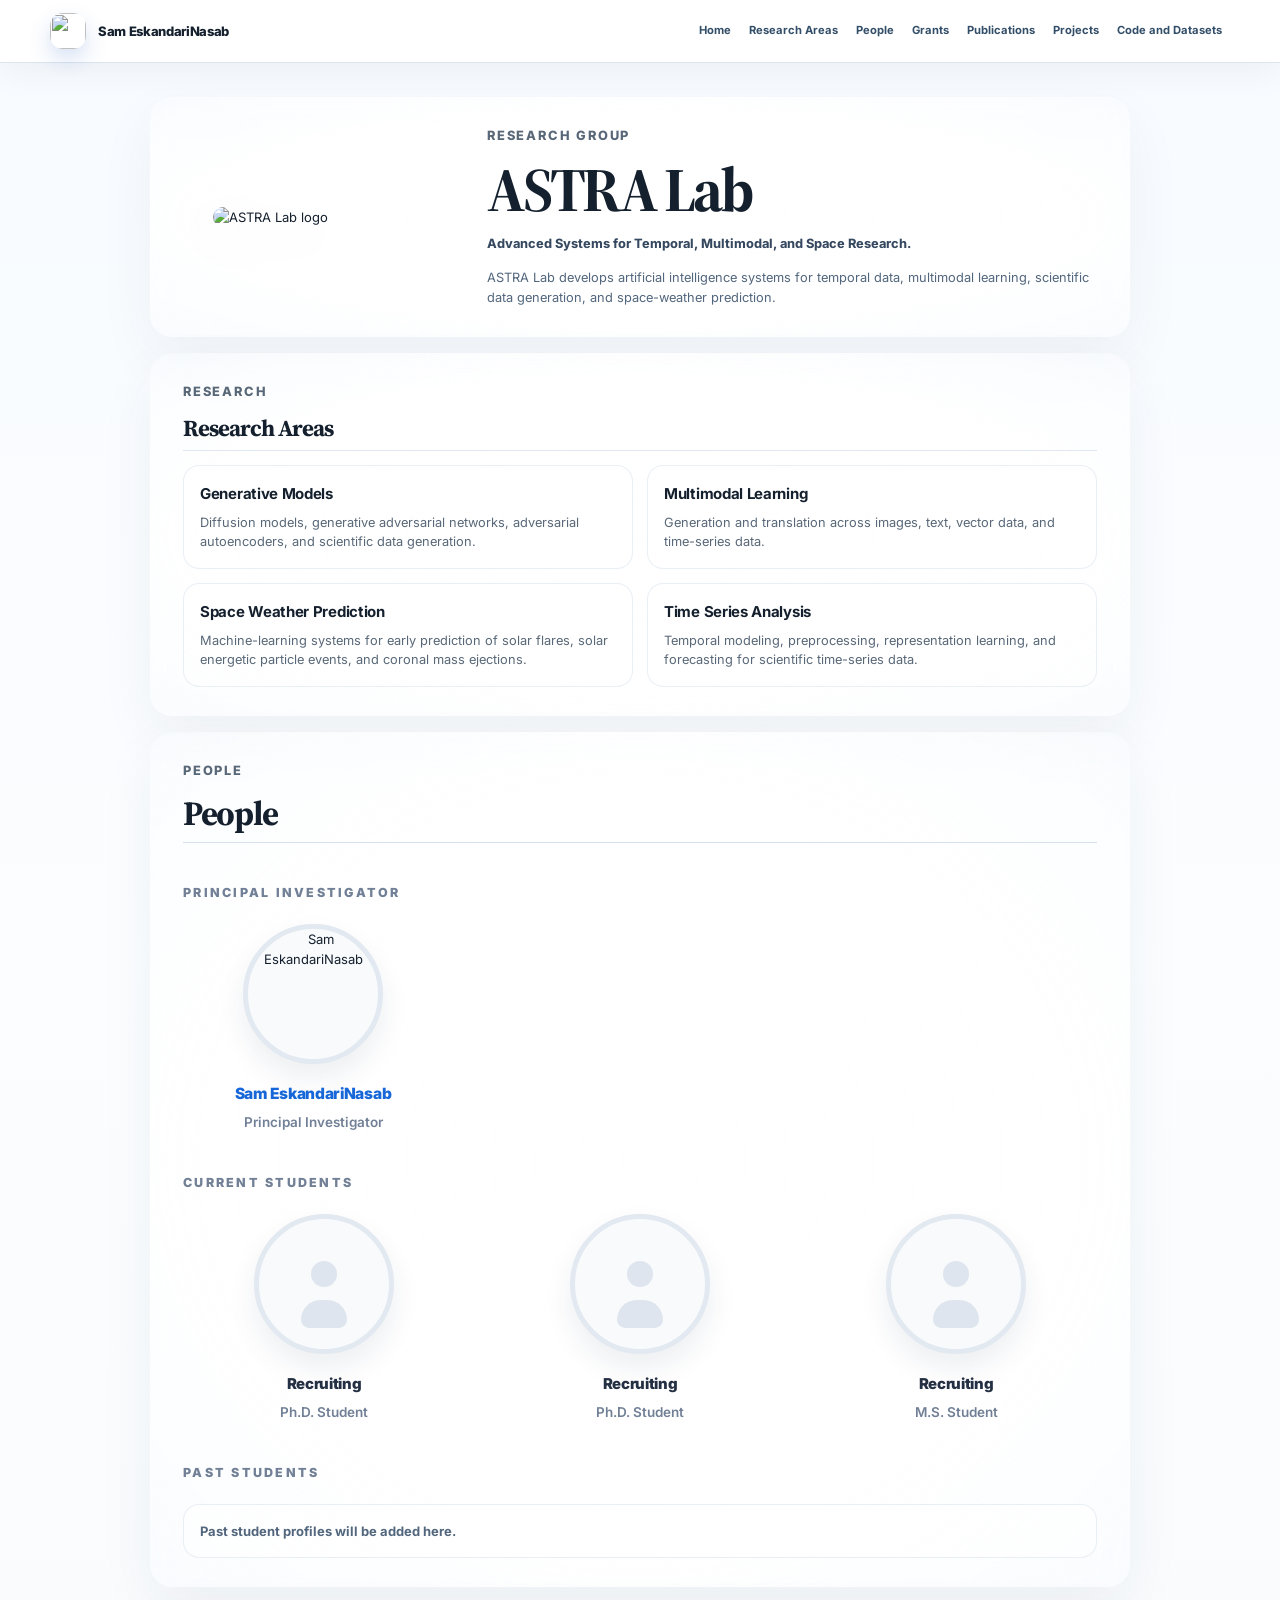
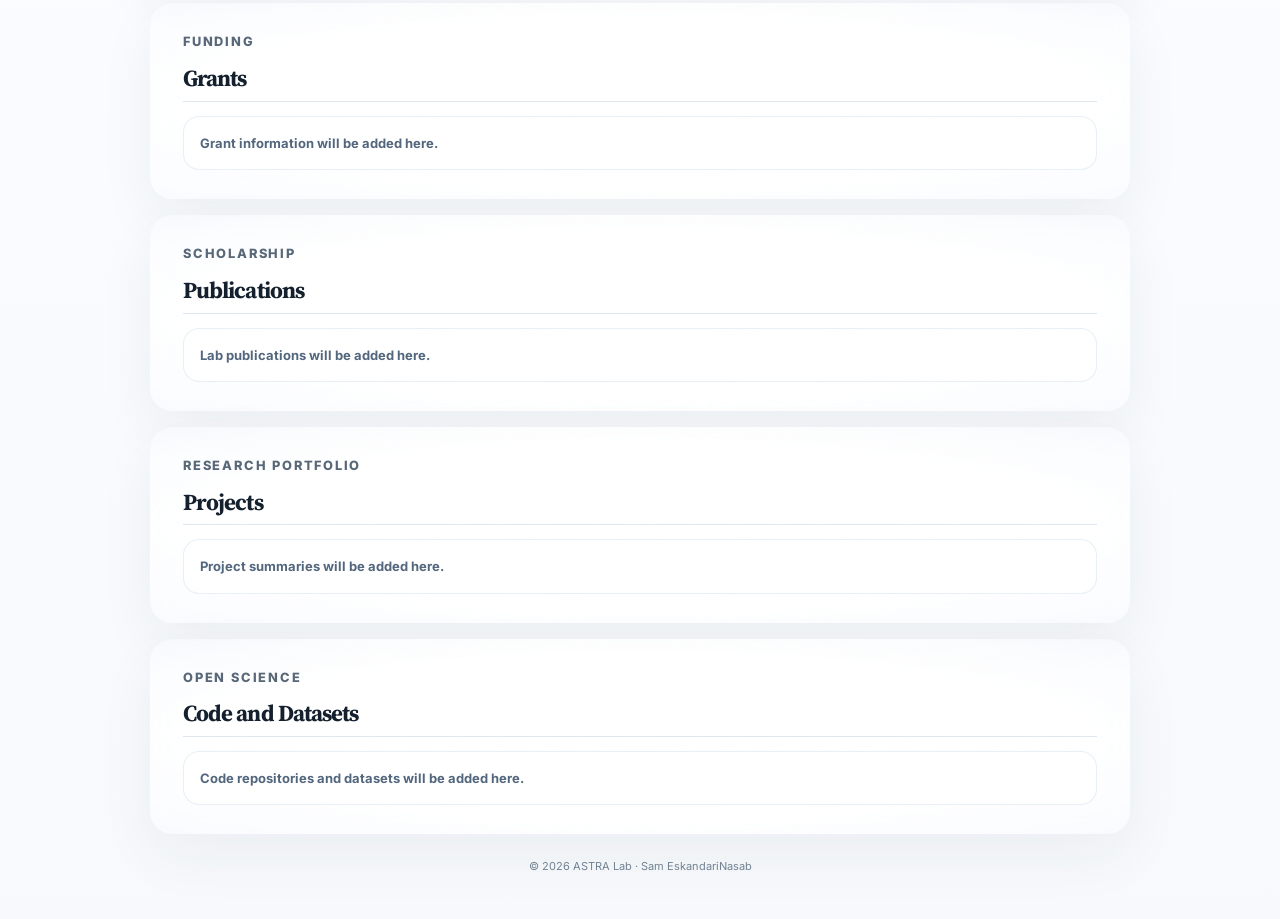
==== astra-lab.html @ bd40335e "Add files via upload" ====
<!doctype html>
<html lang="en">
<head>
  <meta charset="UTF-8" />
  <meta name="viewport" content="width=device-width, initial-scale=1.0" />
  <meta name="description" content="ASTRA Lab - Advanced Systems for Temporal, Multimodal, and Space Research." />
  <meta name="theme-color" content="#f6f8fb" />
  <title>ASTRA Lab | Sam EskandariNasab</title>
  <link rel="icon" type="image/png" href="assets/se_logo.png" />
  <link rel="apple-touch-icon" href="assets/se_logo.png" />
  <link rel="stylesheet" href="styles.css" />
</head>
<body class="lab-page">
  <header class="site-header">
    <a class="brand" href="index.html#top" aria-label="Sam EskandariNasab home">
      <img class="brand-mark" src="assets/se_logo.png" alt="" aria-hidden="true" />
      <span>Sam EskandariNasab</span>
    </a>
    <button class="menu-button" aria-expanded="false" aria-controls="site-nav" aria-label="Open menu"><span></span><span></span></button>
    <nav id="site-nav" aria-label="ASTRA Lab navigation">
      <a href="index.html">Home</a>
      <a href="#research-areas">Research Areas</a>
      <a href="#people">People</a>
      <a href="#grants">Grants</a>
      <a href="#lab-publications">Publications</a>
      <a href="#projects">Projects</a>
      <a href="#code-datasets">Code and Datasets</a>
    </nav>
  </header>

  <main id="top" class="lab-shell">
    <section class="section lab-hero">
      <div class="lab-hero-inner">
        <div class="lab-logo-panel">
          <img class="lab-logo" src="assets/astra_lab.png" alt="ASTRA Lab logo" />
        </div>
        <div class="lab-hero-copy">
          <p class="eyebrow">Research group</p>
          <h1>ASTRA Lab</h1>
          <p class="lead">
            Advanced Systems for Temporal, Multimodal, and Space Research.
          </p>
          <p>
            ASTRA Lab develops artificial intelligence systems for temporal data, multimodal learning, scientific data
            generation, and space-weather prediction.
          </p>
        </div>
      </div>
    </section>

    <section id="research-areas" class="section">
      <p class="eyebrow">Research</p>
      <h2>Research Areas</h2>
      <div class="placeholder-grid">
        <article><h3>Generative Models</h3><p>Diffusion models, generative adversarial networks, adversarial autoencoders, and scientific data generation.</p></article>
        <article><h3>Multimodal Learning</h3><p>Generation and translation across images, text, vector data, and time-series data.</p></article>
        <article><h3>Space Weather Prediction</h3><p>Machine-learning systems for early prediction of solar flares, solar energetic particle events, and coronal mass ejections.</p></article>
        <article><h3>Time Series Analysis</h3><p>Temporal modeling, preprocessing, representation learning, and forecasting for scientific time-series data.</p></article>
      </div>
    </section>

    <section id="people" class="section people-section">
      <p class="eyebrow">People</p>
      <h2>People</h2>

      <div class="people-group">
        <h3>Principal Investigator</h3>
        <div class="people-grid principal-grid">
          <article class="person-card">
            <img src="gallery/sam_eskandarinasab_profile.jpg" alt="Sam EskandariNasab" />
            <h4>Sam EskandariNasab</h4>
            <p>Principal Investigator</p>
          </article>
        </div>
      </div>

      <div class="people-group">
        <h3>Current Students</h3>
        <div class="people-grid">
          <article class="person-card recruiting-card">
            <span class="avatar-placeholder" aria-hidden="true"></span>
            <h4>Recruiting</h4>
            <p>Ph.D. Student</p>
          </article>
          <article class="person-card recruiting-card">
            <span class="avatar-placeholder" aria-hidden="true"></span>
            <h4>Recruiting</h4>
            <p>Ph.D. Student</p>
          </article>
          <article class="person-card recruiting-card">
            <span class="avatar-placeholder" aria-hidden="true"></span>
            <h4>Recruiting</h4>
            <p>M.S. Student</p>
          </article>
        </div>
      </div>

      <div class="people-group">
        <h3>Past Students</h3>
        <div class="empty-card">Past student profiles will be added here.</div>
      </div>
    </section>

    <section id="grants" class="section">
      <p class="eyebrow">Funding</p>
      <h2>Grants</h2>
      <div class="empty-card">Grant information will be added here.</div>
    </section>

    <section id="lab-publications" class="section">
      <p class="eyebrow">Scholarship</p>
      <h2>Publications</h2>
      <div class="empty-card">Lab publications will be added here.</div>
    </section>

    <section id="projects" class="section">
      <p class="eyebrow">Research portfolio</p>
      <h2>Projects</h2>
      <div class="empty-card">Project summaries will be added here.</div>
    </section>

    <section id="code-datasets" class="section">
      <p class="eyebrow">Open science</p>
      <h2>Code and Datasets</h2>
      <div class="empty-card">Code repositories and datasets will be added here.</div>
    </section>
  </main>

  <footer class="site-footer">
    <p>© <span id="year"></span> ASTRA Lab · Sam EskandariNasab</p>
  </footer>

  <script src="script.js"></script>
</body>
</html>
---- styles.css ----
@import url('https://fonts.googleapis.com/css2?family=Inter:wght@400;500;600;700;800&family=Source+Serif+4:opsz,wght@8..60,500;8..60,600;8..60,700&display=swap');

:root{--bg:#f6f8fb;--paper:#ffffff;--ink:#15202e;--muted:#596878;--soft:#f1f6fb;--line:#dce5ee;--blue:#195bc3;--blue-ink:#123d84;--blue-soft:#eaf2ff;--accent:#b85f2b;--green:#0f7a61;--shadow:0 18px 55px rgba(25,45,75,.09);--serif:"Source Serif 4",Georgia,serif;--sans:"Inter",Arial,sans-serif}
*{box-sizing:border-box}html{scroll-behavior:smooth}body{margin:0;background:radial-gradient(circle at 8% 0,#eaf4ff 0 28%,transparent 29%),linear-gradient(180deg,#fbfdff 0,#f6f8fb 42%,#f8fafc 100%);color:var(--ink);font-family:var(--sans);font-size:16px;line-height:1.68;text-rendering:optimizeLegibility}.site-header{position:sticky;top:0;z-index:20;background:rgba(255,255,255,.9);backdrop-filter:blur(18px);border-bottom:1px solid var(--line);display:flex;align-items:center;justify-content:space-between;padding:13px max(22px,calc((100% - 1180px)/2));box-shadow:0 10px 34px rgba(20,35,55,.05)}.brand{display:flex;align-items:center;gap:12px;color:inherit;text-decoration:none;font-weight:800;letter-spacing:-.025em}.brand-mark{display:grid;place-items:center;width:40px;height:40px;border-radius:14px;background:linear-gradient(135deg,var(--blue),#73a6ff);color:white;font-size:13px;box-shadow:0 10px 22px rgba(25,91,195,.22)}.site-header nav{display:flex;align-items:center;gap:2px}.site-header nav a{color:#334e68;text-decoration:none;font-size:13px;font-weight:700;padding:8px 9px;border-radius:10px}.site-header nav a:hover{background:var(--blue-soft);color:var(--blue)}.nav-cv{background:var(--ink)!important;color:white!important;padding-inline:12px!important}.menu-button{display:none;background:transparent;border:0;padding:8px}.menu-button span{display:block;width:24px;height:2px;background:var(--ink);margin:5px 0;border-radius:999px}.page-shell{width:min(1180px,calc(100% - 48px));margin:48px auto 0;display:grid;grid-template-columns:318px 1fr;gap:42px;align-items:start}.profile{position:sticky;top:92px}.profile-card,.sidebar-box,.section{background:rgba(255,255,255,.92);border:1px solid var(--line);border-radius:22px;box-shadow:var(--shadow)}.profile-card{padding:28px}.name-badge{width:118px;height:118px;border-radius:32px;display:grid;place-items:center;margin-bottom:22px;background:linear-gradient(145deg,#f7fbff,#eaf2ff);border:1px solid #d7e6f8;color:var(--blue);font:700 40px var(--serif);letter-spacing:-.08em}.eyebrow{margin:0 0 6px;text-transform:uppercase;letter-spacing:.14em;color:var(--accent);font-size:11px;font-weight:800}.profile-card h1{font:700 32px/.98 var(--serif);letter-spacing:-.045em;margin:0 0 8px}.legal-name{margin:0 0 14px;color:var(--muted);font-size:14px}.role{margin:0 0 14px;color:#2f4660;font-weight:650;line-height:1.48}.status{display:inline-flex;margin:0 0 18px;padding:7px 10px;background:var(--blue-soft);color:var(--blue-ink);border-radius:999px;font-size:12px;font-weight:800}.contact-list,.tag-list,.news-list{list-style:none;margin:0;padding:0}.contact-list{border-top:1px solid var(--line);padding-top:15px}.contact-list li+li{margin-top:8px}.contact-list a,.email-link{color:var(--blue);font-weight:700;text-decoration:none}.contact-list a:hover,.email-link:hover{text-decoration:underline}.sidebar-box{margin-top:16px;padding:21px}.sidebar-box h2{font-size:13px;margin:0 0 13px;text-transform:uppercase;letter-spacing:.12em;color:#334e68}.tag-list{display:flex;flex-wrap:wrap;gap:8px}.tag-list li,.course-grid span{background:var(--soft);border:1px solid var(--line);border-radius:999px;padding:7px 10px;font-size:12px;color:#334e68;font-weight:700}.side-button{display:inline-flex;text-decoration:none;background:var(--ink);color:white;padding:11px 14px;border-radius:999px;font-size:13px;font-weight:800}.content{display:grid;gap:19px}.section{padding:34px 38px;scroll-margin-top:88px;overflow:hidden}.hero-card{background:linear-gradient(135deg,rgba(255,255,255,.96),rgba(240,247,255,.92));position:relative}.hero-card:after{content:"";position:absolute;right:-80px;top:-90px;width:250px;height:250px;border-radius:50%;background:radial-gradient(circle,rgba(115,166,255,.22),transparent 70%)}.section h2{position:relative;font:700 34px/1.08 var(--serif);letter-spacing:-.04em;margin:0 0 17px;border-bottom:1px solid var(--line);padding-bottom:12px}.hero-card h2{font-size:clamp(40px,5vw,68px);max-width:780px;border:0;padding:0;margin-bottom:18px}.section p{color:var(--muted);margin:0 0 14px}.section p:last-child{margin-bottom:0}.lead{font-size:18px;color:#35485f!important;line-height:1.8}.news-list li{display:grid;grid-template-columns:110px 1fr;gap:16px;padding:13px 0;border-bottom:1px solid var(--line)}.news-list li:last-child{border-bottom:0}.news-list time,.compact-list time,.timeline time,.education-list time{color:var(--blue);font-size:13px;font-weight:850}.interest-list,.skill-grid,.project-list{display:grid;grid-template-columns:1fr 1fr;gap:14px}.interest-list article,.skill-grid article,.project-list article,.three-column article{background:linear-gradient(180deg,#fff,#f8fbff);border:1px solid var(--line);border-radius:16px;padding:18px}.interest-list span{display:block;color:var(--green);font-size:11px;font-weight:850;text-transform:uppercase;letter-spacing:.1em;margin-bottom:8px}.interest-list h3,.publication-list h3,.compact-list h3,.timeline h3,.education-list h3,.skill-grid h3,.project-list h3,.three-column h3{margin:0 0 7px;line-height:1.22;letter-spacing:-.02em;color:var(--ink)}.interest-list h3{font-size:21px}.interest-list p,.skill-grid p,.project-list p,.three-column p{font-size:14px}.publication-list{margin:0;padding-left:23px}.publication-list li{padding:4px 0 19px}.publication-list li::marker{font-weight:850;color:var(--blue)}.publication-list p{font-size:14px}.compact-list{display:grid;gap:0;border-top:1px solid var(--line)}.compact-list article{display:grid;grid-template-columns:128px 1fr;gap:18px;padding:18px 0;border-bottom:1px solid var(--line)}.compact-list article:last-child{border-bottom:0}.compact-list p{font-size:14px}.service-list article{grid-template-columns:156px 1fr}.course-grid{display:flex;flex-wrap:wrap;gap:9px;margin-top:18px}.timeline{display:grid;gap:18px}.timeline article{display:grid;grid-template-columns:155px 1fr;gap:22px;padding-bottom:20px;border-bottom:1px solid var(--line)}.timeline article:last-child{border-bottom:0;padding-bottom:0}.timeline p{margin-bottom:6px}.timeline ul{margin:10px 0 0;padding-left:18px;color:var(--muted)}.timeline li+li{margin-top:5px}.education-list{display:grid;gap:14px}.education-list article{border-left:4px solid var(--blue);padding:4px 0 4px 18px}.three-column{display:grid;grid-template-columns:repeat(3,1fr);gap:14px}.contact-section{background:linear-gradient(135deg,#fff,#edf5ff)}.email-link{display:inline-block;margin-top:4px;font-size:18px}.site-footer{width:min(1180px,calc(100% - 48px));margin:24px auto 44px;color:#748494;font-size:13px}.reveal{opacity:1;transform:none}
@media(max-width:980px){.site-header{padding-inline:18px}.menu-button{display:block}.site-header nav{display:none;position:absolute;left:16px;right:16px;top:66px;background:white;border:1px solid var(--line);border-radius:16px;box-shadow:var(--shadow);padding:12px;flex-direction:column;align-items:flex-start}.site-header nav.open{display:flex}.page-shell{grid-template-columns:1fr;width:calc(100% - 32px);margin-top:28px}.profile{position:static}.profile-card{display:grid;grid-template-columns:122px 1fr;gap:18px;align-items:start}.name-badge{grid-row:1/6;margin:0}.profile-card .eyebrow,.profile-card h1,.profile-card .legal-name,.profile-card .role,.profile-card .status{grid-column:2}.contact-list{grid-column:1/-1}.interest-list,.skill-grid,.project-list,.three-column{grid-template-columns:1fr}.timeline article,.compact-list article,.service-list article{grid-template-columns:1fr;gap:4px}.site-footer{width:calc(100% - 32px)}}
@media(max-width:560px){body{font-size:15px}.profile-card{display:block}.name-badge{margin-bottom:20px}.section{padding:25px 20px;border-radius:18px}.section h2{font-size:28px}.hero-card h2{font-size:40px}.news-list li{grid-template-columns:1fr;gap:2px}.page-shell{width:calc(100% - 24px)}}
@media(prefers-reduced-motion:reduce){html{scroll-behavior:auto}*,*:before,*:after{animation:none!important;transition:none!important}}

.course-table{display:grid;grid-template-columns:1fr 1fr;gap:12px;margin-top:18px}.course-table article{background:linear-gradient(180deg,#fff,#f8fbff);border:1px solid var(--line);border-radius:16px;padding:18px}.course-table time{color:var(--blue);font-size:13px;font-weight:850}.course-table h3{margin:0 0 7px;line-height:1.22;letter-spacing:-.02em;color:var(--ink)}.course-table p{font-size:14px}.project-list a{display:inline-flex;margin-top:2px;color:var(--blue);font-size:13px;font-weight:800;text-decoration:none}.project-list a:hover{text-decoration:underline}
@media(max-width:980px){.course-table{grid-template-columns:1fr}}

/* Compact academic typography */
body{font-size:14.5px;line-height:1.62}.site-header nav a{font-size:12px;padding:7px 8px}.brand{font-size:14px}.brand-mark{width:36px;height:36px;font-size:12px}.page-shell{grid-template-columns:300px 1fr;gap:34px;margin-top:38px}.profile-card{padding:24px}.name-badge{width:96px;height:96px;border-radius:26px;font-size:32px;margin-bottom:18px}.profile-card h1{font-size:27px}.legal-name{font-size:13px}.role{font-size:13.5px}.status{font-size:11px;padding:6px 9px}.contact-list a{font-size:13px}.sidebar-box{padding:18px}.sidebar-box h2{font-size:12px}.tag-list li,.course-grid span{font-size:11.5px;padding:6px 9px}.section{padding:28px 32px}.eyebrow{font-size:10px}.section h2{font-size:28px;margin-bottom:14px;padding-bottom:10px}.hero-card h2{font-size:clamp(34px,4vw,52px);margin-bottom:14px}.lead{font-size:16px;line-height:1.68}.section p{font-size:14px}.news-list li{grid-template-columns:98px 1fr;padding:10px 0}.news-list time,.compact-list time,.timeline time,.education-list time,.course-table time{font-size:12px}.interest-list h3{font-size:18px}.interest-list article,.skill-grid article,.project-list article,.three-column article,.course-table article{padding:15px}.interest-list p,.skill-grid p,.project-list p,.three-column p,.course-table p,.publication-list p,.compact-list p{font-size:13px}.publication-list li{padding-bottom:15px}.publication-list h3,.compact-list h3,.timeline h3,.education-list h3,.skill-grid h3,.project-list h3,.three-column h3,.course-table h3{font-size:16px}.compact-list article{grid-template-columns:118px 1fr;padding:14px 0}.service-list article{grid-template-columns:142px 1fr}.timeline article{grid-template-columns:140px 1fr;padding-bottom:16px}.timeline li{font-size:13.5px}.email-link{font-size:16px}.site-footer{font-size:12px}
@media(max-width:560px){body{font-size:14px}.section{padding:22px 18px}.section h2{font-size:24px}.hero-card h2{font-size:32px}.lead{font-size:15px}.profile-card h1{font-size:25px}}

/* Device-size hardening: desktop, laptop, tablet, and phone */
html,body{max-width:100%;overflow-x:hidden}.content,.profile,.section,.profile-card,.sidebar-box,.publication-list,.compact-list,.timeline,.education-list{min-width:0}.section p,.section li,.contact-list a,.publication-list h3,.publication-list p,.compact-list h3,.compact-list p,.timeline h3,.timeline p,.project-list h3,.project-list p,.three-column p{overflow-wrap:anywhere;word-break:normal}.site-header{gap:14px}.site-header nav{min-width:0;flex-wrap:wrap;justify-content:flex-end}.brand{min-width:0}.brand span:last-child{overflow:hidden;text-overflow:ellipsis;white-space:nowrap}
@media(max-width:1180px){.site-header{padding-inline:18px}.site-header nav a{font-size:11.5px;padding:6px 7px}.page-shell{width:calc(100% - 36px);grid-template-columns:280px minmax(0,1fr);gap:26px}.section{padding:26px 28px}.three-column{grid-template-columns:repeat(2,minmax(0,1fr))}.hero-card h2{font-size:clamp(32px,4.2vw,46px)}}
@media(max-width:1040px){.menu-button{display:block;flex:0 0 auto}.site-header{position:sticky}.site-header nav{display:none;position:absolute;left:14px;right:14px;top:64px;background:rgba(255,255,255,.98);border:1px solid var(--line);border-radius:16px;box-shadow:var(--shadow);padding:12px;flex-direction:column;align-items:stretch;gap:3px}.site-header nav.open{display:flex}.site-header nav a{font-size:13px;padding:10px 12px}.nav-cv{text-align:center}.page-shell{grid-template-columns:1fr;width:calc(100% - 32px);gap:20px;margin-top:28px}.profile{position:static;top:auto}.profile-card{display:grid;grid-template-columns:96px minmax(0,1fr);gap:16px;align-items:start}.name-badge{grid-row:1/6;margin:0}.profile-card .eyebrow,.profile-card h1,.profile-card .legal-name,.profile-card .role,.profile-card .status{grid-column:2}.contact-list{grid-column:1/-1;display:grid;grid-template-columns:repeat(2,minmax(0,1fr));gap:8px 14px}.contact-list li+li{margin-top:0}.interest-list,.skill-grid,.project-list,.course-table{grid-template-columns:1fr}.compact-list article,.service-list article,.timeline article{grid-template-columns:1fr;gap:4px}.compact-list article{padding:13px 0}.site-footer{width:calc(100% - 32px)}}
@media(max-width:720px){body{font-size:14px;line-height:1.58}.site-header{padding:10px 12px}.brand span:last-child{max-width:58vw}.page-shell{width:calc(100% - 22px);margin-top:18px}.profile-card,.sidebar-box,.section{border-radius:18px}.profile-card{display:block;padding:20px}.name-badge{width:78px;height:78px;border-radius:22px;font-size:27px;margin-bottom:16px}.profile-card h1{font-size:24px}.contact-list{display:block}.contact-list li+li{margin-top:7px}.section{padding:21px 18px}.section h2{font-size:23px}.hero-card h2{font-size:30px}.lead{font-size:14.5px}.news-list li{grid-template-columns:1fr;gap:2px}.three-column{grid-template-columns:1fr}.publication-list{padding-left:19px}.interest-list article,.skill-grid article,.project-list article,.three-column article,.course-table article{padding:14px}.hero-card:after{display:none}}
@media(max-width:420px){.brand-mark{width:32px;height:32px;border-radius:11px}.brand{font-size:12.5px;gap:8px}.brand span:last-child{max-width:52vw}.site-header nav{top:56px;left:10px;right:10px}.page-shell{width:calc(100% - 16px)}.sidebar-box{padding:16px}.section{padding:19px 15px;border-radius:16px}.section h2{font-size:21px}.hero-card h2{font-size:27px}.profile-card h1{font-size:22px}.tag-list{gap:6px}.tag-list li{font-size:11px}.publication-list h3,.compact-list h3,.timeline h3,.education-list h3,.skill-grid h3,.project-list h3,.three-column h3,.course-table h3{font-size:15px}.interest-list h3{font-size:16px}}

/* Keep timeline/list descriptions aligned with their titles */
.compact-list article p{grid-column:2}.compact-list article h3{grid-column:2}.compact-list article time{grid-column:1;grid-row:1 / span 2}
@media(max-width:1040px){.compact-list article p,.compact-list article h3,.compact-list article time{grid-column:auto;grid-row:auto}}

/* Profile image and academic gallery */
.profile-photo{display:block;width:132px;aspect-ratio:3/4;object-fit:cover;object-position:center top;border-radius:28px;margin-bottom:20px;border:1px solid #d7e6f8;box-shadow:0 18px 38px rgba(25,45,75,.16)}.gallery-section{background:linear-gradient(135deg,#fff,#f7fbff)}.gallery-grid{display:grid;grid-template-columns:repeat(3,minmax(0,1fr));gap:14px;margin-top:20px}.gallery-grid figure{margin:0;background:#fff;border:1px solid var(--line);border-radius:18px;overflow:hidden;box-shadow:0 12px 28px rgba(25,45,75,.08)}.gallery-grid img{display:block;width:100%;aspect-ratio:4/5;object-fit:cover;object-position:center top;background:var(--soft)}.gallery-grid figcaption{padding:10px 12px;color:#334e68;font-size:12px;font-weight:800;letter-spacing:.01em}
@media(max-width:1040px){.profile-photo{width:96px;margin:0}.profile-card .profile-photo{grid-row:1/6}.gallery-grid{grid-template-columns:repeat(2,minmax(0,1fr))}}
@media(max-width:720px){.profile-photo{width:112px;margin-bottom:16px}.gallery-grid{gap:10px}.gallery-grid figcaption{font-size:11.5px;padding:9px 10px}}
@media(max-width:480px){.gallery-grid{grid-template-columns:1fr}.gallery-grid img{aspect-ratio:5/6}.profile-photo{width:104px;border-radius:24px}}

/* Final polish: larger profile portrait and denser long CV sections */
.profile-photo{width:100%;max-width:220px;aspect-ratio:4/5;border-radius:30px;margin:0 auto 20px;object-position:center top}.profile-card{text-align:left}.profile-card .profile-photo + .eyebrow{margin-top:2px}#awards .compact-list,#talks .compact-list,#service .compact-list{display:grid;grid-template-columns:repeat(2,minmax(0,1fr));gap:10px;border-top:0}#awards .compact-list article,#talks .compact-list article,#service .compact-list article{display:block;padding:13px 14px;border:1px solid var(--line);border-radius:15px;background:linear-gradient(180deg,#fff,#f8fbff)}#awards .compact-list article p,#talks .compact-list article p,#service .compact-list article p,#awards .compact-list article h3,#talks .compact-list article h3,#service .compact-list article h3,#awards .compact-list article time,#talks .compact-list article time,#service .compact-list article time{grid-column:auto;grid-row:auto}#awards .compact-list h3,#talks .compact-list h3,#service .compact-list h3{font-size:14.5px;margin:4px 0 5px}#awards .compact-list p,#talks .compact-list p,#service .compact-list p{font-size:12.5px;line-height:1.48}#awards .compact-list time,#talks .compact-list time,#service .compact-list time{font-size:11px}.compact-list{gap:0}
@media(max-width:1180px){.profile-photo{max-width:200px}#awards .compact-list,#talks .compact-list,#service .compact-list{grid-template-columns:1fr 1fr}}
@media(max-width:1040px){.profile-card{display:grid;grid-template-columns:170px minmax(0,1fr);gap:18px}.profile-photo{width:170px;max-width:none;margin:0;grid-row:1/6}.profile-card .profile-photo + .eyebrow,.profile-card h1,.profile-card .legal-name,.profile-card .role,.profile-card .status{grid-column:2}.contact-list{grid-column:1/-1}#awards .compact-list,#talks .compact-list,#service .compact-list{grid-template-columns:1fr 1fr}}
@media(max-width:720px){.profile-card{display:block}.profile-photo{width:min(190px,72%);max-width:190px;margin:0 0 18px}#awards .compact-list,#talks .compact-list,#service .compact-list{grid-template-columns:1fr}}
@media(max-width:420px){.profile-photo{width:min(170px,78%)}}

/* Show-more controls and slightly smaller final typography */
.is-hidden{display:none!important}.show-more-button{margin-top:14px;border:1px solid var(--line);background:#fff;color:var(--blue);border-radius:999px;padding:9px 13px;font:800 11.5px var(--sans);cursor:pointer;box-shadow:0 8px 20px rgba(25,45,75,.06)}.show-more-button:hover{background:var(--blue-soft)}body{font-size:13.8px}.section p{font-size:13.4px}.lead{font-size:15.2px}.section h2{font-size:25.5px}.hero-card h2{font-size:clamp(31px,3.7vw,46px)}.publication-list h3,.compact-list h3,.timeline h3,.education-list h3,.three-column h3{font-size:15.2px}.interest-list h3{font-size:16.5px}.contact-list a{font-size:12.5px}.site-header nav a{font-size:11.5px}
@media(max-width:720px){body{font-size:13.5px}.section p{font-size:13.2px}.hero-card h2{font-size:28px}.section h2{font-size:22px}}

/* Sidebar contact icons */
.contact-list a{display:inline-flex;align-items:center;gap:9px}.link-icon{flex:0 0 auto;width:22px;height:22px;border-radius:8px;display:inline-grid;place-items:center;background:var(--blue-soft);color:var(--blue);border:1px solid #d4e4fb;font-size:10px;font-weight:900;line-height:1;text-decoration:none}.contact-list a:hover .link-icon{background:var(--blue);color:#fff;border-color:var(--blue)}
@media(max-width:420px){.link-icon{width:20px;height:20px;border-radius:7px;font-size:9px}.contact-list a{gap:8px}}

/* Linked research areas */
.tag-list a,.interest-list h3 a{color:inherit;text-decoration:none}.tag-list a:hover,.interest-list h3 a:hover{color:var(--blue);text-decoration:underline;text-underline-offset:3px}

.profile-cv-button{margin:0 0 16px}

/* Profile affiliation stack */
.role-stack{display:grid;gap:6px;margin:0 0 14px}.role-stack span{display:flex;align-items:center;gap:8px;padding:7px 9px;border:1px solid var(--line);border-radius:12px;background:linear-gradient(180deg,#fff,#f7fbff);color:#2f4660;font-size:13.5px;font-weight:750;line-height:1.2}.role-stack span:before{content:"";width:6px;height:6px;border-radius:50%;background:var(--blue);box-shadow:0 0 0 4px var(--blue-soft);flex:0 0 auto}
@media(max-width:720px){.role-stack span{font-size:13px;padding:7px 8px}}

/* Cleaner affiliation text - not button-like */
.role-stack{gap:3px;margin:0 0 14px;padding-left:12px;border-left:3px solid var(--blue)}.role-stack span{display:block;padding:0;border:0;border-radius:0;background:transparent;color:#2f4660;font-size:13.5px;font-weight:750;line-height:1.35}.role-stack span:before{content:none}
@media(max-width:720px){.role-stack span{font-size:13px;padding:0}}

/* One-column long academic sections */
#awards .compact-list,#talks .compact-list,#service .compact-list{grid-template-columns:1fr!important}

/* Centered profile identity block */
.profile-card{text-align:center}.profile-photo{margin-left:auto;margin-right:auto}.profile-card .eyebrow,.profile-card h1,.profile-card .legal-name{text-align:center}.role-stack{width:max-content;max-width:100%;margin-left:auto;margin-right:auto;text-align:left}.status{display:flex;width:fit-content;max-width:100%;margin-left:auto;margin-right:auto;text-align:center}.profile-cv-button{display:inline-flex;margin-left:auto;margin-right:auto}.contact-list{text-align:left}
@media(max-width:1040px){.profile-card .profile-photo + .eyebrow,.profile-card h1,.profile-card .legal-name,.profile-card .role,.profile-card .status{grid-column:2}.profile-card .eyebrow,.profile-card h1,.profile-card .legal-name{text-align:left}.role-stack,.status,.profile-cv-button{margin-left:0;margin-right:0}.contact-list{text-align:left}}
@media(max-width:720px){.profile-card{text-align:center}.profile-card .eyebrow,.profile-card h1,.profile-card .legal-name{text-align:center}.role-stack{margin-left:auto;margin-right:auto}.status,.profile-cv-button{margin-left:auto;margin-right:auto}.contact-list{text-align:left}}

/* Final smaller type scale */
body{font-size:13px;line-height:1.55}.brand{font-size:13px}.site-header nav a{font-size:10.8px}.profile-card h1{font-size:24px}.legal-name{font-size:12px}.role-stack span{font-size:12.4px}.status{font-size:10px}.side-button{font-size:11.5px;padding:9px 12px}.contact-list a{font-size:11.8px}.sidebar-box h2{font-size:11px}.tag-list li{font-size:10.8px}.eyebrow{font-size:9px}.section h2{font-size:23px}.hero-card h2{font-size:clamp(28px,3.35vw,40px)}.lead{font-size:14px}.section p{font-size:12.8px}.interest-list h3{font-size:15.2px}.publication-list h3,.compact-list h3,.timeline h3,.education-list h3,.three-column h3{font-size:14.1px}.publication-list p,.compact-list p,.timeline p,.education-list p,.three-column p{font-size:12.4px}.timeline li{font-size:12.5px}.news-list time,.compact-list time,.timeline time,.education-list time{font-size:11px}.show-more-button{font-size:10.8px;padding:8px 12px}.email-link{font-size:14px}.gallery-grid figcaption{font-size:11px}.site-footer{font-size:11px}
@media(max-width:720px){body{font-size:12.8px}.section h2{font-size:20.5px}.hero-card h2{font-size:25px}.lead{font-size:13.4px}.section p{font-size:12.5px}.profile-card h1{font-size:21px}}

/* Slightly larger profile portrait */
.profile-photo{max-width:245px}
@media(max-width:1180px){.profile-photo{max-width:225px}}
@media(max-width:1040px){.profile-photo{width:185px;max-width:none}}
@media(max-width:720px){.profile-photo{width:min(205px,78%);max-width:205px}}

/* Light space atmosphere: stars, comet, and solar flares */
.space-atmosphere{position:fixed;inset:0;z-index:-1;pointer-events:none;overflow:hidden;background:radial-gradient(circle at 12% 14%,rgba(255,217,157,.18),transparent 22%),radial-gradient(circle at 88% 22%,rgba(85,150,255,.12),transparent 26%),radial-gradient(circle at 72% 82%,rgba(255,126,89,.1),transparent 24%)}.space-atmosphere:before{content:"";position:absolute;inset:0;opacity:.5;background-image:radial-gradient(circle,rgba(25,91,195,.32) 0 1px,transparent 1.5px),radial-gradient(circle,rgba(184,95,43,.26) 0 1px,transparent 1.5px);background-size:92px 92px,137px 137px;background-position:8px 18px,42px 57px}.star{position:absolute;width:5px;height:5px;border-radius:50%;background:#2b6fd6;box-shadow:0 0 0 5px rgba(25,91,195,.08),0 0 18px rgba(25,91,195,.28);opacity:.55}.star:after{content:"";position:absolute;left:50%;top:50%;width:18px;height:1px;background:currentColor;transform:translate(-50%,-50%);opacity:.45}.star:before{content:"";position:absolute;left:50%;top:50%;width:1px;height:18px;background:currentColor;transform:translate(-50%,-50%);opacity:.45}.star-one{left:9%;top:21%}.star-two{right:13%;top:17%;transform:scale(.75);color:#b85f2b}.star-three{left:18%;bottom:16%;transform:scale(.65)}.star-four{right:8%;bottom:24%;transform:scale(.85);color:#b85f2b}.comet{position:absolute;left:58%;top:9%;width:120px;height:2px;border-radius:999px;background:linear-gradient(90deg,transparent,rgba(25,91,195,.32),rgba(255,255,255,.8));transform:rotate(-24deg);filter:blur(.1px);opacity:.55}.comet:after{content:"";position:absolute;right:-3px;top:50%;width:8px;height:8px;border-radius:50%;background:#fff;box-shadow:0 0 20px rgba(25,91,195,.34);transform:translateY(-50%)}.solar-flare{position:absolute;border-radius:999px;filter:blur(.2px);opacity:.26}.flare-one{right:-80px;top:42%;width:210px;height:210px;background:radial-gradient(circle,rgba(255,141,83,.45),rgba(255,206,125,.18) 45%,transparent 70%)}.flare-one:before,.flare-two:before{content:"";position:absolute;inset:18%;border-radius:44% 56% 53% 47%;border:1px solid rgba(184,95,43,.25);transform:rotate(24deg)}.flare-two{left:-95px;bottom:10%;width:190px;height:190px;background:radial-gradient(circle,rgba(255,198,97,.35),rgba(85,150,255,.1) 48%,transparent 72%)}@media(max-width:720px){.star-three,.star-four,.flare-two{display:none}.comet{left:42%;top:7%;width:82px}.flare-one{right:-120px;top:56%;opacity:.18}.space-atmosphere:before{opacity:.34;background-size:76px 76px,118px 118px}}

/* Left profile panel refinement */
@media(min-width:1041px){.profile{position:sticky;top:50vh;transform:translateY(-50%);align-self:start}.page-shell{align-items:start}}
.profile-card{padding:22px}.profile-photo{width:min(168px,72%)!important;max-width:168px!important;aspect-ratio:1/1!important;border-radius:22px!important;object-fit:cover;object-position:center top;margin:0 auto 16px!important}.contact-list{display:flex;flex-wrap:wrap;justify-content:center;align-items:center;gap:8px 9px;text-align:center;border-top:1px solid var(--line);padding-top:14px}.contact-list li{margin:0!important}.contact-list li:first-child{flex:0 0 100%}.contact-list a{display:inline-flex;align-items:center;justify-content:center;gap:8px;text-decoration:none}.contact-list li:first-child a{max-width:100%;font-size:11.3px;overflow-wrap:anywhere}.contact-list li:not(:first-child) a{width:36px;height:36px;border:1px solid #d4e4fb;border-radius:12px;background:rgba(234,242,255,.72);transition:background .18s,border-color .18s,transform .18s}.contact-list li:not(:first-child) a:hover{background:var(--blue);border-color:var(--blue);transform:translateY(-1px);text-decoration:none}.contact-list li:not(:first-child) .contact-label{position:absolute;width:1px;height:1px;padding:0;margin:-1px;overflow:hidden;clip:rect(0,0,0,0);white-space:nowrap;border:0}.contact-list li:not(:first-child) .link-icon{width:auto;height:auto;border:0;border-radius:0;background:transparent;color:var(--blue);font-size:11px}.contact-list li:not(:first-child) a:hover .link-icon{background:transparent;color:#fff;border:0}.contact-list li:first-child .link-icon{width:21px;height:21px}
@media(max-width:1040px){.profile{position:static;top:auto;transform:none}.profile-photo{width:150px!important;max-width:150px!important}.contact-list{grid-column:1/-1;display:flex!important}}
@media(max-width:720px){.profile-photo{width:138px!important;max-width:138px!important;margin-left:auto!important;margin-right:auto!important}.contact-list li:first-child a{font-size:11px}.contact-list li:not(:first-child) a{width:34px;height:34px}}

/* Clean plain background */
.space-atmosphere{display:none!important}

/* Truly fixed desktop profile panel */
@media(min-width:1181px){.profile{position:fixed!important;left:calc((100vw - 1180px)/2);top:50%!important;width:300px;transform:translateY(-50%)!important;z-index:5}.page-shell{grid-template-columns:300px minmax(0,1fr);align-items:start}.content{grid-column:2}}
@media(min-width:1041px) and (max-width:1180px){.profile{position:fixed!important;left:18px;top:50%!important;width:280px;transform:translateY(-50%)!important;z-index:5}.page-shell{grid-template-columns:280px minmax(0,1fr);align-items:start}.content{grid-column:2}}
@media(max-width:1040px){.profile{position:static!important;width:auto;transform:none!important}.content{grid-column:auto}}

/* Seamless scrolling visual polish */
body{background:linear-gradient(180deg,#f8fbff 0%,#fbfdff 38%,#f7f9fc 100%)!important}.page-shell{margin-top:32px}.content{gap:16px}.profile-card,.section{background:rgba(255,255,255,.82)!important;border-color:rgba(211,224,236,.78)!important;box-shadow:0 16px 42px rgba(36,55,82,.055)!important;backdrop-filter:blur(10px)}.section{opacity:0;transform:translateY(18px);transition:opacity .58s ease,transform .58s cubic-bezier(.2,.72,.2,1),box-shadow .24s ease,border-color .24s ease;transition-delay:var(--reveal-delay,0ms)}.section.visible{opacity:1;transform:translateY(0)}.section:hover{border-color:rgba(185,205,224,.95)!important;box-shadow:0 18px 46px rgba(36,55,82,.07)!important}.hero-card{background:linear-gradient(135deg,rgba(255,255,255,.9),rgba(247,251,255,.8))!important}.interest-list article,.three-column article,.course-table article,#awards .compact-list article,#talks .compact-list article,#service .compact-list article,.gallery-grid figure{background:rgba(248,251,255,.68)!important;border-color:rgba(211,224,236,.72)!important;box-shadow:none!important}.section h2{border-bottom-color:rgba(211,224,236,.72)}.publication-list li{border-bottom:1px solid rgba(211,224,236,.58)}.publication-list li:last-child{border-bottom:0}.show-more-button{box-shadow:none;background:rgba(255,255,255,.88)}@media(prefers-reduced-motion:reduce){.section{opacity:1!important;transform:none!important;transition:none!important}}

/* Left card corner fade */
.profile-card{position:relative;overflow:hidden;border-color:transparent!important;background:radial-gradient(ellipse at center,rgba(255,255,255,.96) 0%,rgba(255,255,255,.92) 58%,rgba(255,255,255,.64) 82%,rgba(255,255,255,.16) 100%)!important;box-shadow:0 22px 58px rgba(33,53,78,.06)!important}.profile-card:before{content:"";position:absolute;inset:0;border-radius:inherit;pointer-events:none;background:radial-gradient(ellipse at center,transparent 58%,rgba(248,251,255,.46) 100%)}.profile-card>*{position:relative;z-index:1}.profile-card .role-stack{border-left-color:rgba(25,91,195,.72)}

/* Slightly larger square profile image */
.profile-photo{width:min(186px,78%)!important;max-width:186px!important}
@media(max-width:1040px){.profile-photo{width:166px!important;max-width:166px!important}}
@media(max-width:720px){.profile-photo{width:150px!important;max-width:150px!important}}

/* Smoother profile photo corners */
.profile-photo{border-radius:34px!important}

/* Name spacing */
.profile-card h1{margin-bottom:22px!important}

/* Scroll into centered profile position */
@media(min-width:1041px){.profile{top:var(--profile-dynamic-top,100px)!important;transform:none!important;transition:top .16s ease-out}.content{margin-top:0!important}}
@media(max-width:1040px){.profile{top:auto!important;transition:none}.content{margin-top:0!important}}

/* Soft faded profile photo corners */
.profile-photo{border:0!important;box-shadow:0 14px 34px rgba(25,45,75,.12)!important;-webkit-mask-image:radial-gradient(ellipse at center,#000 0%,#000 68%,rgba(0,0,0,.78) 82%,transparent 100%);mask-image:radial-gradient(ellipse at center,#000 0%,#000 68%,rgba(0,0,0,.78) 82%,transparent 100%)}

/* Keep first right card aligned at page load */
.content .section:first-child{opacity:1!important;transform:none!important}

/* Start aligned, then stick to vertical center while scrolling */
@media(min-width:1041px){.profile{position:sticky!important;top:max(18px,calc(50vh - (var(--profile-height,620px) / 2)))!important;left:auto!important;width:auto!important;transform:none!important;z-index:5}.page-shell{align-items:start}.content{grid-column:2;margin-top:0!important}}
@media(max-width:1040px){.profile{position:static!important;top:auto!important;left:auto!important;width:auto!important;transform:none!important}.content{grid-column:auto;margin-top:0!important}}

/* Right card corner fade */
.section{position:relative;border-color:transparent!important;background:radial-gradient(ellipse at center,rgba(255,255,255,.96) 0%,rgba(255,255,255,.92) 62%,rgba(255,255,255,.68) 84%,rgba(255,255,255,.18) 100%)!important;box-shadow:0 22px 58px rgba(33,53,78,.055)!important}.section:before{content:"";position:absolute;inset:0;border-radius:inherit;pointer-events:none;background:radial-gradient(ellipse at center,transparent 62%,rgba(248,251,255,.42) 100%)}.section>*{position:relative;z-index:1}.section:hover{border-color:transparent!important;box-shadow:0 24px 62px rgba(33,53,78,.07)!important}.interest-list article,.three-column article,.course-table article,#awards .compact-list article,#talks .compact-list article,#service .compact-list article,.gallery-grid figure{background:rgba(255,255,255,.5)!important;border-color:rgba(211,224,236,.52)!important}

/* Email text without icon */
.contact-list li:first-child a{gap:0}

/* Top-align fixed left panel with first right card */
@media(min-width:1181px){.profile{top:calc(32px + 68px)!important;transform:none!important}}
@media(min-width:1041px) and (max-width:1180px){.profile{top:calc(32px + 68px)!important;transform:none!important}}

/* Center left profile and align first right card to its top */
@media(min-width:1041px){.profile{top:50%!important;transform:translateY(-50%)!important}.content{margin-top:var(--profile-align-offset,0px)}}
@media(max-width:1040px){.content{margin-top:0}}

/* Final profile motion override: aligned at top, centered after scroll */
@media(min-width:1181px){.profile{position:fixed!important;left:calc((100vw - 1180px)/2)!important;top:var(--profile-dynamic-top,100px)!important;width:300px!important;transform:none!important;transition:top .18s ease-out!important}.content{grid-column:2!important;margin-top:0!important}}
@media(min-width:1041px) and (max-width:1180px){.profile{position:fixed!important;left:18px!important;top:var(--profile-dynamic-top,100px)!important;width:280px!important;transform:none!important;transition:top .18s ease-out!important}.content{grid-column:2!important;margin-top:0!important}}
@media(max-width:1040px){.profile{position:static!important;left:auto!important;top:auto!important;width:auto!important;transform:none!important;transition:none!important}.content{grid-column:auto!important;margin-top:0!important}}

/* Larger profile image */
.profile-photo{width:min(212px,86%)!important;max-width:212px!important}
@media(max-width:1040px){.profile-photo{width:184px!important;max-width:184px!important}}
@media(max-width:720px){.profile-photo{width:166px!important;max-width:166px!important}}

/* Refined affiliation block */
.role-stack{width:100%!important;margin:0 auto 15px!important;padding:0!important;border-left:0!important;gap:4px!important;text-align:center!important}.role-stack span{display:block!important;color:#2f4660!important;font-size:12.4px!important;font-weight:750!important;line-height:1.35!important;letter-spacing:-.01em}.role-stack span:first-child{color:#183a63!important;font-weight:850!important}.role-stack span+span{color:#52667d!important;font-weight:650!important}.role-stack span:before{content:none!important}
.location-line{margin:-5px 0 14px!important;color:#6a7d90!important;font-size:11px!important;font-weight:700!important;letter-spacing:.02em;text-align:center}

/* Center footer copyright */
.site-footer{text-align:center!important;justify-content:center!important}.site-footer p{width:100%;text-align:center}

/* About text readability */
#about p{color:#111827!important;text-align:justify;text-justify:inter-word}

/* Crisp social link icons */
.link-icon svg{display:block;width:17px;height:17px;fill:currentColor}

/* Contact email stack */
.contact-emails{display:grid;gap:6px;margin-top:4px}

/* Long lab menu item */
.site-header nav .lab-link{max-width:230px;white-space:normal;line-height:1.2;text-align:center;font-size:9.2px}

/* ASTRA Lab page */
.lab-shell{width:min(980px,calc(100% - 48px));margin:34px auto 0;display:grid;gap:16px}.lab-page .site-header nav a{font-size:11.2px}.lab-hero{overflow:hidden}.lab-hero-inner{display:grid;grid-template-columns:minmax(190px,270px) 1fr;gap:34px;align-items:center;text-align:left}.lab-logo-panel{display:grid;place-items:center;min-height:250px;border-radius:28px;background:linear-gradient(145deg,rgba(255,255,255,.74),rgba(232,241,250,.36));border:1px solid rgba(211,224,236,.64);box-shadow:inset 0 1px 0 rgba(255,255,255,.85),0 24px 52px rgba(31,51,95,.08)}.lab-logo{display:block;width:min(210px,100%);height:auto;border-radius:18px;filter:drop-shadow(0 16px 24px rgba(31,51,95,.08));mix-blend-mode:multiply}.lab-hero-copy{max-width:620px}.lab-hero h1{font:700 clamp(38px,5vw,62px)/.98 var(--serif);letter-spacing:-.052em;margin:0 0 12px;color:var(--ink)}.lab-hero .lead{max-width:620px;margin-bottom:14px;color:#294469;font-weight:750}.lab-hero-copy p:not(.eyebrow):not(.lead){max-width:660px;margin-bottom:0;color:#52667d}.placeholder-grid{display:grid;grid-template-columns:repeat(2,minmax(0,1fr));gap:14px}.placeholder-grid article,.empty-card{background:rgba(255,255,255,.5);border:1px solid rgba(211,224,236,.52);border-radius:16px;padding:16px;color:#52667d}.placeholder-grid h3{margin:0 0 7px;color:#15202e;font-size:15px;letter-spacing:-.02em}.empty-card{font-weight:700}
@media(max-width:720px){.lab-shell{width:calc(100% - 22px);margin-top:18px}.lab-hero-inner{grid-template-columns:1fr;gap:20px;text-align:center}.lab-logo-panel{min-height:0;padding:22px}.lab-logo{width:min(190px,70vw)}.placeholder-grid{grid-template-columns:1fr}.lab-hero h1{font-size:40px}.lab-hero-copy,.lab-hero .lead,.lab-hero-copy p:not(.eyebrow):not(.lead){max-width:none}}

/* ASTRA Lab people section */
.people-section h2{font-size:clamp(24px,3vw,34px);border-bottom:1px solid #d8e2ef;margin-bottom:8px;padding-bottom:10px}.people-section h2:after{content:none}.people-group{margin-top:40px}.people-group h3{margin:0 0 22px;color:#718096;font-size:12.5px;font-weight:850;letter-spacing:.18em;text-transform:uppercase}.people-grid{display:grid;grid-template-columns:repeat(3,minmax(0,1fr));gap:34px;align-items:start}.principal-grid{grid-template-columns:minmax(190px,260px);justify-content:start}.person-card{text-align:center}.person-card img,.avatar-placeholder{display:block;width:140px;height:140px;margin:0 auto 18px;border-radius:50%;object-fit:cover;background:#f8fafc;border:5px solid #e3e9f1;box-shadow:0 14px 28px rgba(31,51,95,.08)}.person-card h4{margin:0 0 6px;color:#1767d8;font-size:15.5px;font-weight:850;letter-spacing:-.02em}.person-card p{margin:0;color:#718096;font-size:13.5px;font-weight:600}.avatar-placeholder{position:relative}.avatar-placeholder:before{content:"";position:absolute;left:50%;top:42%;width:26px;height:26px;border-radius:50%;background:#dfe5ee;transform:translate(-50%,-50%)}.avatar-placeholder:after{content:"";position:absolute;left:50%;top:62%;width:46px;height:28px;border-radius:24px 24px 10px 10px;background:#dfe5ee;transform:translateX(-50%)}.recruiting-card h4{color:#243044;font-size:15px}.recruiting-card p{font-size:13.5px}
@media(max-width:860px){.people-grid{grid-template-columns:1fr;gap:30px}.principal-grid{justify-content:center}.people-group h3{text-align:center}.person-card img,.avatar-placeholder{width:126px;height:126px}}

/* Website logo image */
img.brand-mark{display:block;object-fit:cover;padding:0;background:transparent;color:transparent;border-radius:13px;box-shadow:0 10px 22px rgba(25,91,195,.18)}

/* Remove extra container box around ASTRA Lab logo */
.lab-logo-panel{min-height:auto!important;background:transparent!important;border:0!important;box-shadow:none!important;border-radius:0!important;padding:0!important}
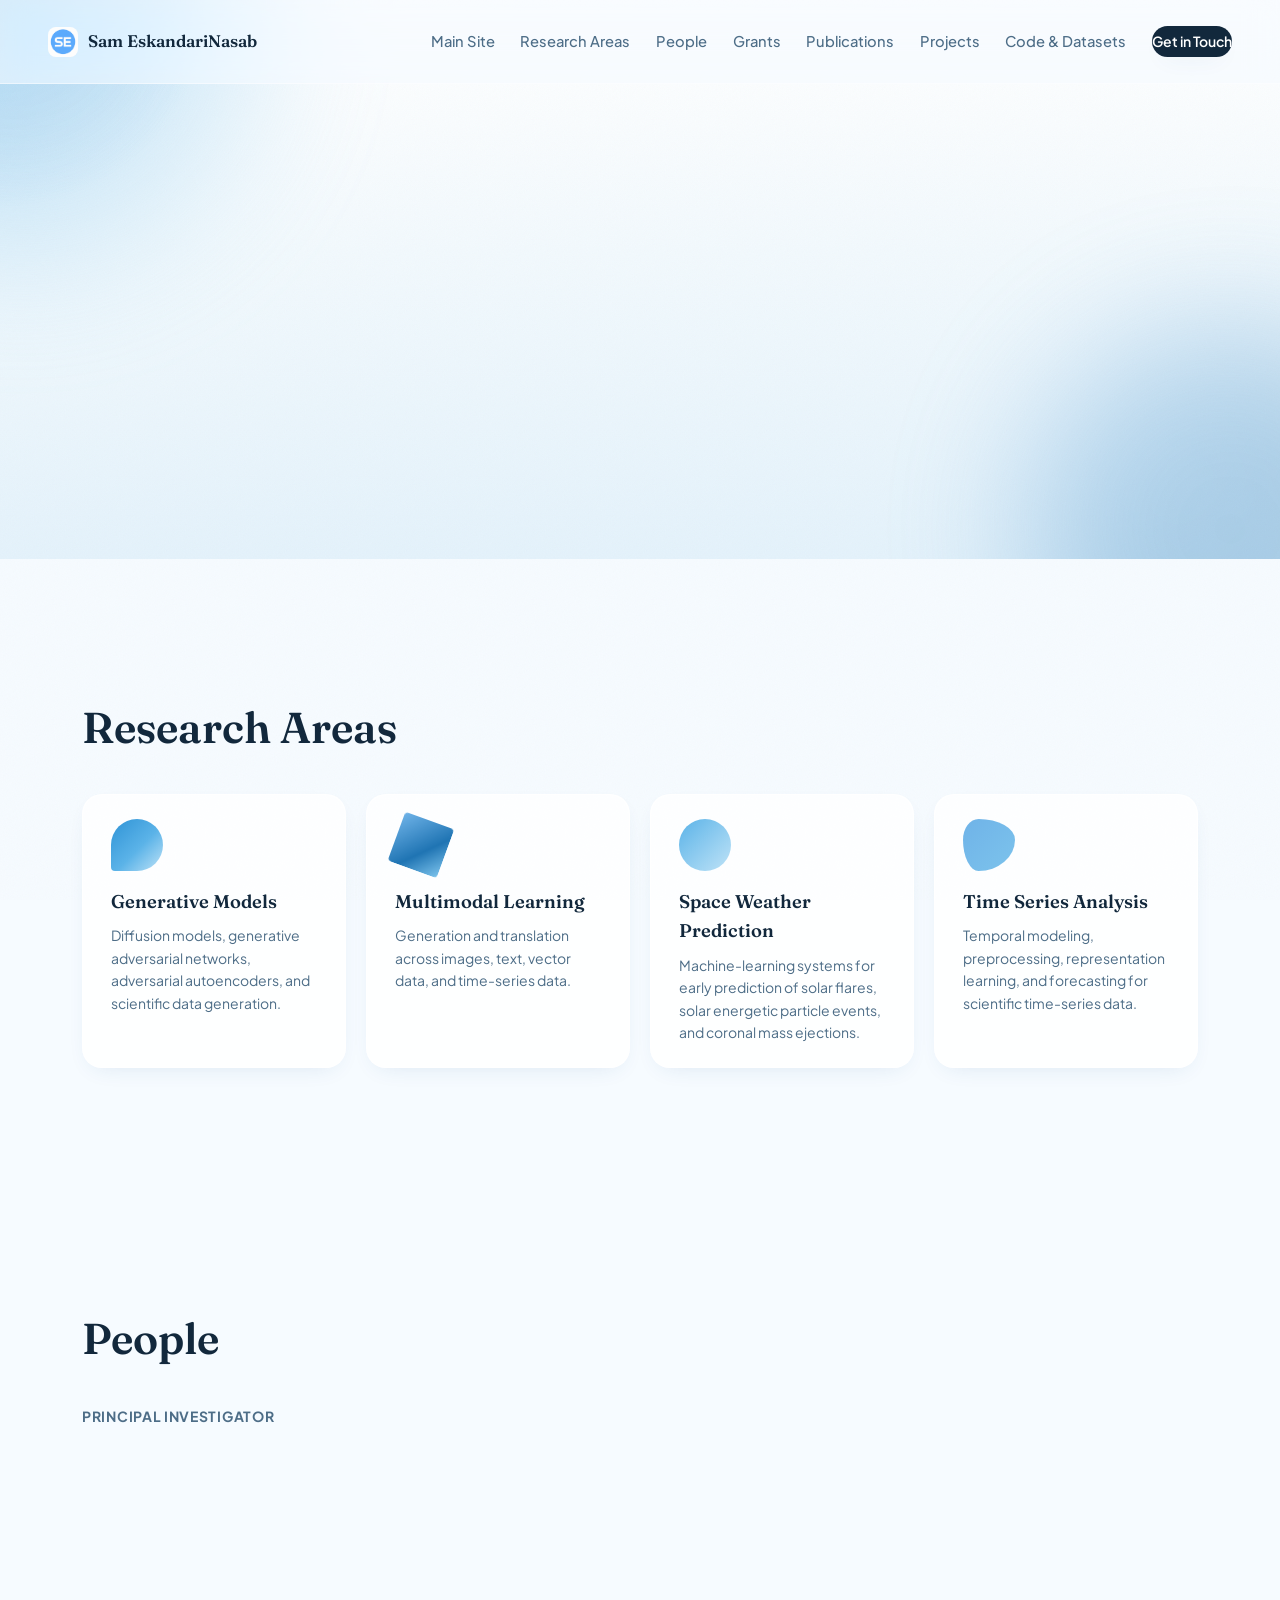
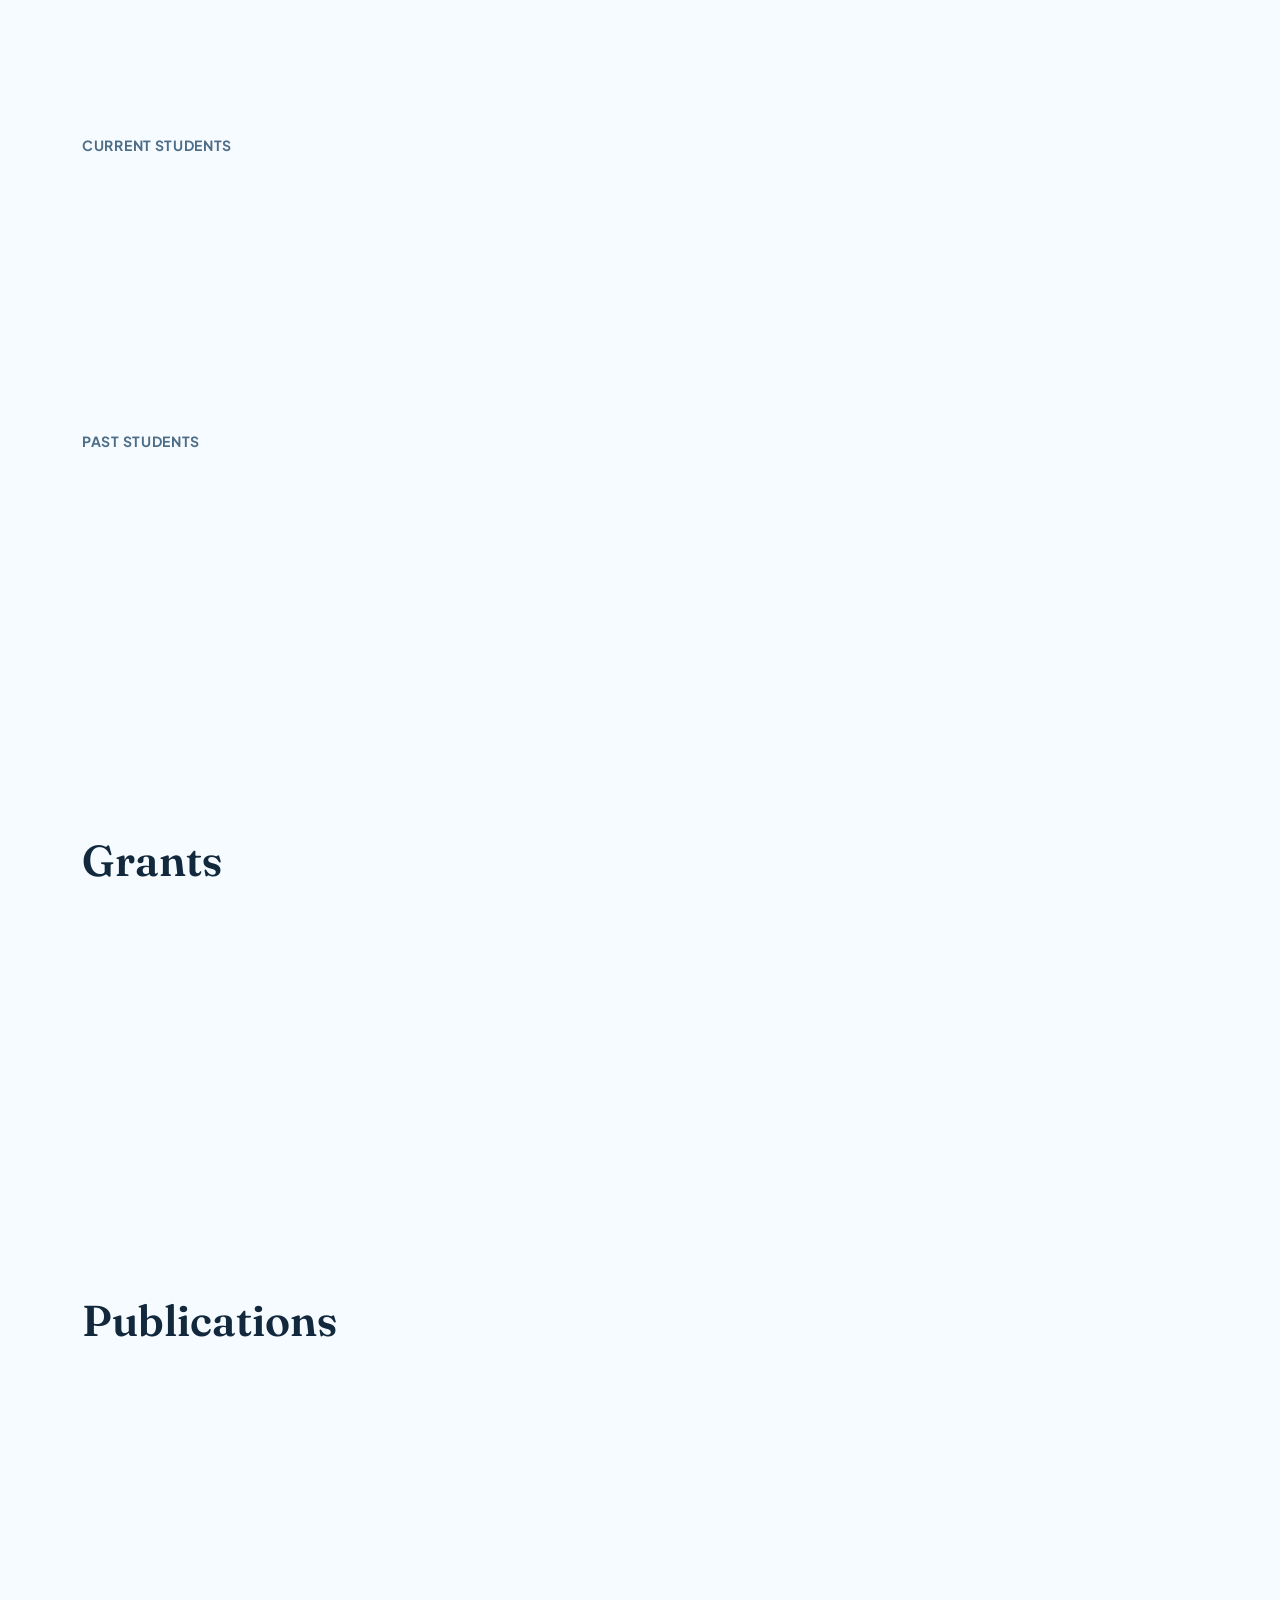
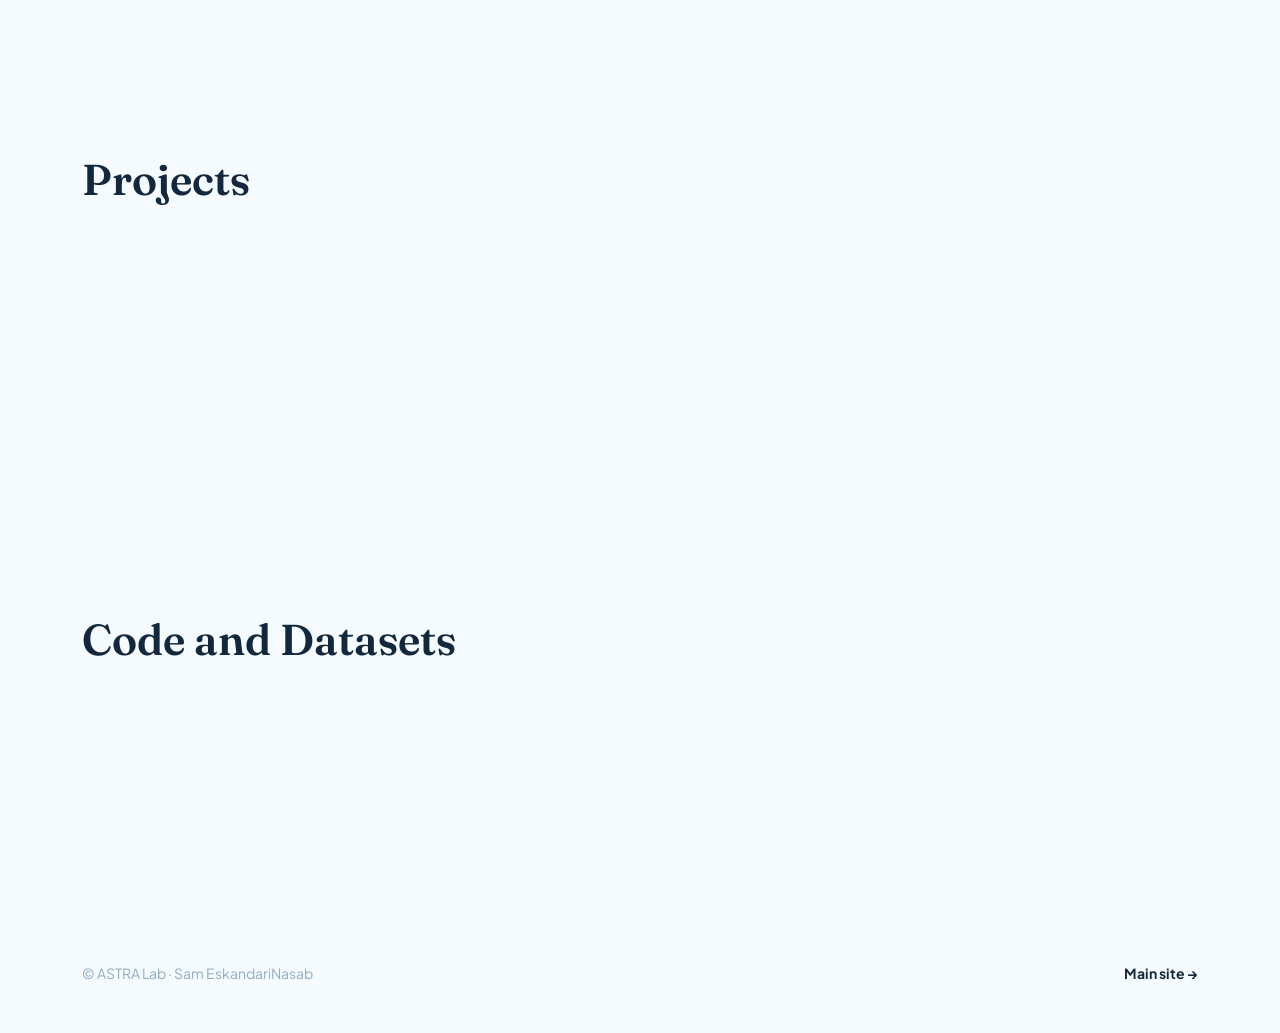
==== commit 24c59f74: "Add files via upload" ====
--- a/astra-lab.html
+++ b/astra-lab.html
@@ -1,72 +1,113 @@
 <!doctype html>
 <html lang="en">
 <head>
-  <meta charset="UTF-8" />
-  <meta name="viewport" content="width=device-width, initial-scale=1.0" />
-  <meta name="description" content="ASTRA Lab - Advanced Systems for Temporal, Multimodal, and Space Research." />
-  <meta name="theme-color" content="#f6f8fb" />
-  <title>ASTRA Lab | Sam EskandariNasab</title>
-  <link rel="icon" type="image/png" href="assets/se_logo.png" />
-  <link rel="apple-touch-icon" href="assets/se_logo.png" />
-  <link rel="stylesheet" href="styles.css" />
+<meta charset="UTF-8" />
+<meta name="viewport" content="width=device-width, initial-scale=1.0" />
+<meta name="description" content="ASTRA Lab — Advanced Systems for Temporal, Multimodal, and Space Research. Led by MohammadReza (Sam) EskandariNasab at Utah State University." />
+<meta name="theme-color" content="#f6fbff" />
+<title>ASTRA Lab | Sam EskandariNasab</title>
+<link rel="icon" type="image/png" href="assets/se_logo.png" />
+<link rel="preconnect" href="https://fonts.googleapis.com" />
+<link rel="preconnect" href="https://fonts.gstatic.com" crossorigin />
+<link href="https://fonts.googleapis.com/css2?family=Fraunces:opsz,wght@9..144,400;9..144,500;9..144,600;9..144,700&family=Plus+Jakarta+Sans:wght@400;500;600;700;800&display=swap" rel="stylesheet" />
+<link rel="stylesheet" href="index.css" />
+<link rel="stylesheet" href="astra-lab.css" />
 </head>
-<body class="lab-page">
-  <header class="site-header">
-    <a class="brand" href="index.html#top" aria-label="Sam EskandariNasab home">
-      <img class="brand-mark" src="assets/se_logo.png" alt="" aria-hidden="true" />
+<body>
+
+  <div class="grain"></div>
+  <div class="cursor-glow" aria-hidden="true"></div>
+  <div class="scroll-progress" id="scrollProgress" aria-hidden="true"></div>
+
+  <header class="nav" id="siteNav">
+    <a class="nav-brand" href="index.html#top">
+      <img src="assets/se_logo.png" alt="" aria-hidden="true" />
       <span>Sam EskandariNasab</span>
     </a>
-    <button class="menu-button" aria-expanded="false" aria-controls="site-nav" aria-label="Open menu"><span></span><span></span></button>
-    <nav id="site-nav" aria-label="ASTRA Lab navigation">
-      <a href="index.html">Home</a>
-      <a href="#research-areas">Research Areas</a>
-      <a href="#people">People</a>
-      <a href="#grants">Grants</a>
-      <a href="#lab-publications">Publications</a>
-      <a href="#projects">Projects</a>
-      <a href="#code-datasets">Code and Datasets</a>
+    <button class="nav-toggle" id="navToggle" aria-expanded="false" aria-controls="navLinks" aria-label="Open menu">
+      <span></span><span></span><span></span>
+    </button>
+    <nav class="nav-links" id="navLinks">
+      <a href="index.html#top">Main Site</a>
+      <a href="#research-areas" data-nav>Research Areas</a>
+      <a href="#people" data-nav>People</a>
+      <a href="#grants" data-nav>Grants</a>
+      <a href="#lab-publications" data-nav>Publications</a>
+      <a href="#projects" data-nav>Projects</a>
+      <a href="#code-datasets" data-nav>Code &amp; Datasets</a>
+      <a class="nav-cta" href="index.html#contact">Get in Touch</a>
     </nav>
   </header>
 
-  <main id="top" class="lab-shell">
-    <section class="section lab-hero">
+  <main id="top">
+
+    <!-- ============ LAB HERO ============ -->
+    <section class="lab-hero">
+      <div class="hero-blobs" aria-hidden="true">
+        <span class="blob blob-a"></span>
+        <span class="blob blob-b"></span>
+      </div>
       <div class="lab-hero-inner">
-        <div class="lab-logo-panel">
+        <div class="lab-logo-panel reveal">
           <img class="lab-logo" src="assets/astra_lab.png" alt="ASTRA Lab logo" />
         </div>
         <div class="lab-hero-copy">
-          <p class="eyebrow">Research group</p>
-          <h1>ASTRA Lab</h1>
-          <p class="lead">
-            Advanced Systems for Temporal, Multimodal, and Space Research.
+          <p class="eyebrow reveal">Research group</p>
+          <h1 class="reveal">ASTRA <span class="accent">Lab</span></h1>
+          <p class="lead reveal">Advanced Systems for Temporal, Multimodal, and Space Research.</p>
+          <p class="reveal">
+            ASTRA Lab develops artificial intelligence systems for temporal data, multimodal learning, scientific
+            data generation, and space-weather prediction — led by MohammadReza (Sam) EskandariNasab at Utah
+            State University.
           </p>
-          <p>
-            ASTRA Lab develops artificial intelligence systems for temporal data, multimodal learning, scientific data
-            generation, and space-weather prediction.
-          </p>
+          <div class="lab-hero-actions reveal">
+            <a class="btn btn-primary" href="#people">
+              <span>Meet the lab</span>
+              <svg viewBox="0 0 24 24" width="18" height="18"><path d="M5 12h14m0 0-6-6m6 6-6 6" stroke="currentColor" stroke-width="1.8" fill="none" stroke-linecap="round" stroke-linejoin="round"/></svg>
+            </a>
+            <a class="btn btn-ghost" href="index.html#contact">Get in touch</a>
+          </div>
         </div>
       </div>
     </section>
 
+    <!-- ============ RESEARCH AREAS ============ -->
     <section id="research-areas" class="section">
-      <p class="eyebrow">Research</p>
-      <h2>Research Areas</h2>
-      <div class="placeholder-grid">
-        <article><h3>Generative Models</h3><p>Diffusion models, generative adversarial networks, adversarial autoencoders, and scientific data generation.</p></article>
-        <article><h3>Multimodal Learning</h3><p>Generation and translation across images, text, vector data, and time-series data.</p></article>
-        <article><h3>Space Weather Prediction</h3><p>Machine-learning systems for early prediction of solar flares, solar energetic particle events, and coronal mass ejections.</p></article>
-        <article><h3>Time Series Analysis</h3><p>Temporal modeling, preprocessing, representation learning, and forecasting for scientific time-series data.</p></article>
+      <p class="eyebrow reveal">Research</p>
+      <h2 class="split-heading">Research Areas</h2>
+      <div class="tilt-grid">
+        <article class="tilt-card" data-tilt>
+          <div class="tilt-icon shape-a" aria-hidden="true"></div>
+          <h3>Generative Models</h3>
+          <p>Diffusion models, generative adversarial networks, adversarial autoencoders, and scientific data generation.</p>
+        </article>
+        <article class="tilt-card" data-tilt>
+          <div class="tilt-icon shape-b" aria-hidden="true"></div>
+          <h3>Multimodal Learning</h3>
+          <p>Generation and translation across images, text, vector data, and time-series data.</p>
+        </article>
+        <article class="tilt-card" data-tilt>
+          <div class="tilt-icon shape-c" aria-hidden="true"></div>
+          <h3>Space Weather Prediction</h3>
+          <p>Machine-learning systems for early prediction of solar flares, solar energetic particle events, and coronal mass ejections.</p>
+        </article>
+        <article class="tilt-card" data-tilt>
+          <div class="tilt-icon shape-d" aria-hidden="true"></div>
+          <h3>Time Series Analysis</h3>
+          <p>Temporal modeling, preprocessing, representation learning, and forecasting for scientific time-series data.</p>
+        </article>
       </div>
     </section>
 
+    <!-- ============ PEOPLE ============ -->
     <section id="people" class="section people-section">
-      <p class="eyebrow">People</p>
-      <h2>People</h2>
+      <p class="eyebrow reveal">People</p>
+      <h2 class="split-heading">People</h2>
 
       <div class="people-group">
         <h3>Principal Investigator</h3>
         <div class="people-grid principal-grid">
-          <article class="person-card">
+          <article class="person-card reveal">
             <img src="gallery/sam_eskandarinasab_profile.jpg" alt="Sam EskandariNasab" />
             <h4>Sam EskandariNasab</h4>
             <p>Principal Investigator</p>
@@ -77,17 +118,17 @@
       <div class="people-group">
         <h3>Current Students</h3>
         <div class="people-grid">
-          <article class="person-card recruiting-card">
+          <article class="person-card recruiting-card reveal">
             <span class="avatar-placeholder" aria-hidden="true"></span>
             <h4>Recruiting</h4>
             <p>Ph.D. Student</p>
           </article>
-          <article class="person-card recruiting-card">
+          <article class="person-card recruiting-card reveal">
             <span class="avatar-placeholder" aria-hidden="true"></span>
             <h4>Recruiting</h4>
             <p>Ph.D. Student</p>
           </article>
-          <article class="person-card recruiting-card">
+          <article class="person-card recruiting-card reveal">
             <span class="avatar-placeholder" aria-hidden="true"></span>
             <h4>Recruiting</h4>
             <p>M.S. Student</p>
@@ -97,39 +138,54 @@
 
       <div class="people-group">
         <h3>Past Students</h3>
-        <div class="empty-card">Past student profiles will be added here.</div>
+        <div class="empty-card reveal">Past student profiles will be added here.</div>
       </div>
     </section>
 
+    <!-- ============ GRANTS ============ -->
     <section id="grants" class="section">
-      <p class="eyebrow">Funding</p>
-      <h2>Grants</h2>
-      <div class="empty-card">Grant information will be added here.</div>
+      <p class="eyebrow reveal">Funding</p>
+      <h2 class="split-heading">Grants</h2>
+      <div class="empty-card reveal">Grant information will be added here.</div>
     </section>
 
+    <!-- ============ PUBLICATIONS ============ -->
     <section id="lab-publications" class="section">
-      <p class="eyebrow">Scholarship</p>
-      <h2>Publications</h2>
-      <div class="empty-card">Lab publications will be added here.</div>
+      <p class="eyebrow reveal">Scholarship</p>
+      <h2 class="split-heading">Publications</h2>
+      <div class="empty-card reveal">Lab publications will be added here.</div>
     </section>
 
+    <!-- ============ PROJECTS ============ -->
     <section id="projects" class="section">
-      <p class="eyebrow">Research portfolio</p>
-      <h2>Projects</h2>
-      <div class="empty-card">Project summaries will be added here.</div>
+      <p class="eyebrow reveal">Research portfolio</p>
+      <h2 class="split-heading">Projects</h2>
+      <div class="empty-card reveal">Project summaries will be added here.</div>
     </section>
 
+    <!-- ============ CODE & DATASETS ============ -->
     <section id="code-datasets" class="section">
-      <p class="eyebrow">Open science</p>
-      <h2>Code and Datasets</h2>
-      <div class="empty-card">Code repositories and datasets will be added here.</div>
+      <p class="eyebrow reveal">Open science</p>
+      <h2 class="split-heading">Code and Datasets</h2>
+      <div class="empty-card reveal">Code repositories and datasets will be added here.</div>
     </section>
   </main>
 
   <footer class="site-footer">
     <p>© <span id="year"></span> ASTRA Lab · Sam EskandariNasab</p>
+    <a href="index.html#top">Main site →</a>
   </footer>
 
-  <script src="script.js"></script>
+  <script type="importmap">
+  {
+    "imports": {
+      "three": "https://unpkg.com/three@0.160.0/build/three.module.js",
+      "three/addons/": "https://unpkg.com/three@0.160.0/examples/jsm/"
+    }
+  }
+  </script>
+  <script src="https://unpkg.com/gsap@3.12.5/dist/gsap.min.js"></script>
+  <script src="https://unpkg.com/gsap@3.12.5/dist/ScrollTrigger.min.js"></script>
+  <script type="module" src="index.js?v=2"></script>
 </body>
 </html>
--- a/index.css
+++ b/index.css
@@ -0,0 +1,492 @@
+/* ===================================================================
+   Sam EskandariNasab — Interactive 3D CV
+   Light blue & white palette · glassmorphism · 3D + scroll motion
+
+   DESIGN SYSTEM
+   - Spacing: 4px scale (--sp-1 … --sp-8) + section rhythm tokens
+   - Type: fixed scale (--text-xs/sm/base/md/title + fluid h1/h2)
+   - Surfaces: one card recipe (padding, radius, border, shadow)
+   - Motion: one ease, two durations, one hover lift
+   =================================================================== */
+
+:root{
+  /* ---- color (unchanged) ---- */
+  --bg:            #f6fbff;
+  --bg-alt:        #eaf6fd;
+  --bg-alt-2:      #dcedfa;
+  --ink:           #12283c;
+  --ink-soft:      #4d6d87;
+  --ink-faint:     #8facc2;
+
+  --coral:         #2f93d6;
+  --coral-soft:    #7cc3ec;
+  --amber:         #a7d8f2;
+  --sky:           #5bb3e8;
+  --sky-deep:      #1f74b3;
+  --lavender:      #6fb3e8;
+  --mint:          #bfe3f7;
+
+  --grad-warm: linear-gradient(135deg, var(--coral) 0%, var(--sky) 55%, var(--mint) 100%);
+  --grad-cool: linear-gradient(135deg, var(--lavender) 0%, var(--sky-deep) 60%, var(--coral-soft) 100%);
+  --grad-hero: linear-gradient(180deg, #ffffff 0%, #f2f9fd 45%, #e4f2fb 100%);
+
+  --glass: rgba(255,255,255,0.62);
+  --glass-strong: rgba(255,255,255,0.82);
+  --glass-border: rgba(255,255,255,0.75);
+
+  --shadow-sm: 0 8px 24px -12px rgba(30,90,150,0.16);
+  --shadow-md: 0 20px 50px -18px rgba(30,90,150,0.20);
+  --shadow-lg: 0 30px 80px -24px rgba(30,90,150,0.26);
+
+  /* ---- spacing scale ---- */
+  --sp-1: .25rem;
+  --sp-2: .5rem;
+  --sp-3: .75rem;
+  --sp-4: 1rem;
+  --sp-5: 1.5rem;
+  --sp-6: 2rem;
+  --sp-7: 3rem;
+  --sp-8: 4rem;
+
+  /* section rhythm */
+  --section-y: clamp(4.5rem, 8vw, 7rem);
+  --section-x: clamp(1.4rem, 4vw, 2rem);
+
+  /* grids & layout */
+  --gap: 1.25rem;        /* all card grids */
+  --gap-lg: 3rem;        /* feature two-column layouts */
+
+  /* card recipe */
+  --card-pad: var(--sp-5) 1.75rem;
+
+  /* type scale */
+  --text-xs:    .75rem;  /* labels, dates, tags */
+  --text-sm:    .875rem; /* card body, meta */
+  --text-base:  .95rem;  /* list rows, buttons */
+  --text-md:    1.05rem; /* leads */
+  --text-title: 1.15rem; /* card headings */
+
+  /* letter tracking */
+  --track-label: .05em;  /* dates, tags */
+  --track-wide:  .11em;  /* eyebrows */
+
+  /* motion */
+  --ease-out: cubic-bezier(.22,.9,.3,1);
+  --dur-fast: .2s;
+  --dur-med:  .25s;
+  --lift: translateY(-3px);
+
+  --radius-lg: 28px;
+  --radius-md: 20px;
+  --radius-sm: 14px;
+
+  --font-display: "Fraunces", "Iowan Old Style", serif;
+  --font-body: "Plus Jakarta Sans", -apple-system, BlinkMacSystemFont, "Segoe UI", sans-serif;
+
+  --container: 1180px;
+  --nav-h: 84px;
+}
+
+*, *::before, *::after{ box-sizing: border-box; }
+html{ scroll-behavior: smooth; }
+html, body{ margin:0; padding:0; }
+
+body{
+  background: var(--bg);
+  color: var(--ink);
+  font-family: var(--font-body);
+  font-size: 16px;
+  line-height: 1.6;
+  -webkit-font-smoothing: antialiased;
+  overflow-x: hidden;
+}
+
+img{ max-width:100%; display:block; }
+a{ color: inherit; text-decoration:none; }
+ul, ol{ margin:0; padding:0; list-style:none; }
+h1,h2,h3,h4{ font-family: var(--font-display); font-weight:600; margin:0; color: var(--ink); }
+p{ margin:0; }
+button{ font-family: inherit; cursor:pointer; border:none; background:none; color:inherit; }
+
+::selection{ background: var(--coral); color:#fff; }
+
+/* Texture + cursor glow */
+.grain{
+  position:fixed; inset:0; z-index:2; pointer-events:none; opacity:.035; mix-blend-mode:multiply;
+  background-image:url("data:image/svg+xml,%3Csvg xmlns='http://www.w3.org/2000/svg' width='120' height='120'%3E%3Cfilter id='n'%3E%3CfeTurbulence type='fractalNoise' baseFrequency='0.9' numOctaves='2' stitchTiles='stitch'/%3E%3C/filter%3E%3Crect width='100%25' height='100%25' filter='url(%23n)'/%3E%3C/svg%3E");
+}
+.cursor-glow{
+  position:fixed; top:0; left:0; width:420px; height:420px; border-radius:50%;
+  pointer-events:none; z-index:1; transform:translate(-50%,-50%);
+  background: radial-gradient(circle, rgba(47,147,214,0.16) 0%, rgba(111,179,232,0.10) 45%, transparent 70%);
+  transition: opacity .4s ease;
+  will-change: transform;
+}
+
+.scroll-progress{
+  position:fixed; top:0; left:0; width:100%; height:3px; z-index:60;
+  background: var(--grad-warm); transform-origin: 0 50%; transform: scaleX(0);
+  pointer-events:none;
+}
+
+/* ---------------- split-word headings ---------------- */
+.split-heading{ overflow:visible; }
+.split-heading .word{ display:inline-block; overflow:hidden; vertical-align:top; padding-bottom:.12em; margin-bottom:-.12em; }
+.split-heading .word-inner{ display:inline-block; will-change: transform, opacity; }
+
+.eyebrow{
+  font-size: var(--text-xs); font-weight:700; letter-spacing: var(--track-wide); text-transform:uppercase;
+  color: var(--coral); margin-bottom: var(--sp-3); display:block;
+}
+
+.section{ position:relative; max-width: var(--container); margin:0 auto; padding: var(--section-y) var(--section-x); z-index:3; }
+.section h2{ font-size: clamp(1.9rem, 3.4vw, 2.7rem); margin-bottom: var(--sp-6); max-width:640px; }
+
+/* ---------------- reveal-on-scroll base ---------------- */
+.reveal{ opacity:0; transform: translateY(28px); }
+.reveal.in-view{
+  animation: revealUp .85s var(--ease-out) forwards;
+}
+@keyframes revealUp{ to{ opacity:1; transform:none; } }
+
+/* =================== NAV =================== */
+.nav{
+  position:fixed; top:0; left:0; right:0; z-index:50;
+  display:flex; align-items:center; justify-content:space-between;
+  padding: 0 clamp(1.2rem, 4vw, 3rem);
+  height: var(--nav-h);
+  background: rgba(246,251,255,0.6);
+  backdrop-filter: blur(16px) saturate(140%);
+  -webkit-backdrop-filter: blur(16px) saturate(140%);
+  border-bottom: 1px solid rgba(255,255,255,0.5);
+  transition: box-shadow var(--dur-med) ease, background var(--dur-med) ease;
+}
+.nav.is-scrolled{ background: rgba(246,251,255,0.86); box-shadow: 0 10px 30px -18px rgba(20,90,150,0.22); }
+
+.nav-brand{ display:flex; align-items:center; gap:.6rem; font-family:var(--font-display); font-weight:600; font-size:1.05rem; }
+.nav-brand img{ width:30px; height:30px; border-radius:8px; object-fit:cover; }
+
+.nav-links{ display:flex; align-items:center; gap: clamp(1rem, 2vw, 1.8rem); font-size:.92rem; font-weight:500; }
+.nav-links a{ position:relative; color: var(--ink-soft); padding:.3rem 0; transition: color var(--dur-fast) ease; }
+.nav-links a:hover, .nav-links a.is-active{ color: var(--ink); }
+.nav-links a[data-nav]::after{
+  content:""; position:absolute; left:0; bottom:-2px; height:2px; width:0%;
+  background: var(--grad-warm); transition: width var(--dur-med) ease;
+}
+.nav-links a[data-nav]:hover::after, .nav-links a[data-nav].is-active::after{ width:100%; }
+
+.nav-cta{
+  background: var(--ink); color:#fff !important; padding: .65rem 1.25rem; border-radius:999px;
+  font-weight:600; font-size: var(--text-sm); box-shadow: var(--shadow-sm);
+  transition: transform var(--dur-med) ease, box-shadow var(--dur-med) ease;
+}
+.nav-cta:hover{ transform: var(--lift); box-shadow: var(--shadow-md); }
+
+.nav-toggle{ display:none; flex-direction:column; gap:5px; width:26px; }
+.nav-toggle span{ height:2px; background: var(--ink); border-radius:2px; transition: transform var(--dur-med) ease, opacity var(--dur-med) ease; }
+
+/* =================== HERO =================== */
+.hero{
+  position:relative; min-height: 100svh; display:flex; align-items:center;
+  background: var(--grad-hero);
+  overflow:hidden;
+  padding-top: var(--nav-h);
+}
+.hero-canvas{ position:absolute; inset:0; width:100%; height:100%; z-index:1; }
+
+.hero-blobs{ position:absolute; inset:0; z-index:0; pointer-events:none; }
+.blob{ position:absolute; border-radius:50%; filter: blur(70px); opacity:.32; }
+.blob-a{ width:480px; height:480px; top:-220px; left:-220px; background: var(--grad-warm); }
+.blob-b{ width:420px; height:420px; bottom:-180px; right:-160px; background: var(--grad-cool); }
+.blob-c{ width:260px; height:260px; top:55%; left:68%; background: var(--mint); opacity:.22; }
+
+.hero-inner{
+  position:relative; z-index:3; max-width: var(--container); margin:0 auto; width:100%;
+  padding: var(--sp-6) var(--section-x); display:grid; grid-template-columns: 1.15fr .85fr; gap: var(--gap-lg); align-items:center;
+}
+
+.hero-copy{ align-self:start; }
+
+.eyebrow{ margin-bottom: var(--sp-3); }
+
+.hero-title{ font-size: clamp(1.8rem, 2.9vw, 2.58rem); line-height:1.14; margin: var(--sp-3) 0 var(--sp-4); letter-spacing:-.01em; }
+.ink-swap-wrap{ display:inline-block; vertical-align:top; }
+.ink-swap{
+  background: linear-gradient(135deg, #1f74b3 0%, #2f93d6 55%, #7cc3ec 100%);
+  -webkit-background-clip:text; background-clip:text; color:transparent;
+  display:inline-block; text-shadow: 0 6px 22px rgba(20,80,140,0.16);
+}
+.hero-lead{ font-size: var(--text-base); line-height:1.55; color: var(--ink-soft); max-width: 54ch; margin-bottom: var(--sp-5); text-align: justify; text-justify: inter-word; }
+.hero-lead em{ color: var(--ink); font-style:italic; }
+
+.hero-actions{ display:flex; gap: var(--sp-4); flex-wrap:wrap; margin-bottom: var(--sp-5); }
+.btn{
+  display:inline-flex; align-items:center; gap: var(--sp-2); padding: .7rem 1.35rem; border-radius:999px;
+  font-weight:600; font-size: var(--text-base);
+  transition: transform var(--dur-med) ease, box-shadow var(--dur-med) ease, background var(--dur-med) ease;
+}
+.btn-primary{ background: var(--ink); color:#fff; box-shadow: var(--shadow-sm); }
+.btn-primary:hover{ transform: var(--lift); box-shadow: var(--shadow-md); }
+.btn-primary svg{ transition: transform var(--dur-med) ease; }
+.btn-primary:hover svg{ transform: translateY(2px); }
+.btn-ghost{ background: var(--glass); border:1px solid var(--glass-border); backdrop-filter: blur(8px); }
+.btn-ghost:hover{ transform: var(--lift); box-shadow: var(--shadow-sm); }
+
+.hero-links{ display:flex; gap: var(--sp-5); flex-wrap:wrap; font-size: var(--text-sm); font-weight:600; color: var(--ink-soft); }
+.hero-links a{ position:relative; display:inline-flex; align-items:center; gap: .4rem; }
+.hero-links svg{ width:16px; height:16px; flex:0 0 auto; fill:currentColor; }
+.hero-links a::after{ content:""; position:absolute; left:0; bottom:-3px; height:1.5px; width:0; background:var(--ink); transition:width var(--dur-fast) ease; }
+.hero-links a:hover::after{ width:100%; }
+.hero-links a:hover{ color: var(--ink); }
+
+.hero-photo-wrap{ position:relative; perspective: 1200px; justify-self:center; align-self:start; display:flex; justify-content:center; margin-top: -2.5rem; }
+.hero-photo-cutout{
+  position:relative; height: clamp(480px, 92vh, 980px); max-width: 96vw;
+  transform-style: preserve-3d; will-change: transform;
+}
+.hero-photo-cutout img{
+  width:auto; height:100%; max-width:100%; display:block; object-fit:contain;
+  filter: drop-shadow(0 34px 46px rgba(20,80,140,0.22)) drop-shadow(0 6px 14px rgba(20,80,140,0.14));
+}
+
+.scroll-cue{
+  position:absolute; bottom: var(--sp-8); left:50%; transform:translateX(-50%); z-index:3;
+  display:flex; flex-direction:column; align-items:center; gap: var(--sp-2);
+  font-size: var(--text-xs); font-weight:700; letter-spacing: var(--track-wide); text-transform:uppercase; color: var(--ink-faint);
+}
+.scroll-cue span{ width:1px; height:34px; background: linear-gradient(var(--ink-faint), transparent); position:relative; overflow:hidden; }
+.scroll-cue span::after{
+  content:""; position:absolute; top:-100%; left:0; width:100%; height:100%; background: var(--coral);
+  animation: cueDrop 1.8s ease-in-out infinite;
+}
+@keyframes cueDrop{ 0%{ top:-100%; } 60%{ top:100%; } 100%{ top:100%; } }
+
+/* =================== STATS =================== */
+.stats-strip{
+  position:relative; z-index:5; max-width: var(--container); margin: -1.5rem auto 0; padding: 0 var(--section-x);
+}
+.stats-bar{
+  display:grid; grid-template-columns: repeat(4,1fr);
+  background: var(--glass-strong); border:1px solid var(--glass-border); border-radius: var(--radius-lg);
+  box-shadow: var(--shadow-md); backdrop-filter: blur(14px); overflow:hidden;
+}
+.stat{ position:relative; text-align:center; padding: var(--sp-5) var(--sp-4); }
+.stat:not(:last-child)::after{
+  content:""; position:absolute; right:0; top:22%; bottom:22%; width:1px; background: var(--glass-border);
+}
+.stat-num{ display:block; font-family: var(--font-display); font-size: clamp(1.9rem,3vw,2.5rem); font-weight:700;
+  background: var(--grad-warm); -webkit-background-clip:text; background-clip:text; color:transparent; }
+.stat-label{ font-size: var(--text-sm); color: var(--ink-soft); font-weight:600; }
+
+/* =================== ABOUT =================== */
+.about-grid{ display:grid; grid-template-columns: .8fr 1.2fr; gap: var(--gap-lg); align-items:center; }
+.about-photo-parallax{ position:relative; display:flex; justify-content:center; }
+.about-photo-cutout{ height: clamp(570px, 90vh, 930px); max-width:100%; will-change: transform, opacity; }
+.about-photo-cutout img{
+  width:auto; height:100%; max-width:100%; display:block; object-fit:contain;
+  filter: drop-shadow(0 30px 40px rgba(20,80,140,0.20)) drop-shadow(0 6px 12px rgba(20,80,140,0.12));
+}
+.about-photo-glow{
+  position:absolute; inset: -10% -14%; z-index:-1; border-radius:50%;
+  background: var(--grad-cool); filter: blur(70px); opacity:.4;
+}
+.about-copy h2{ line-height:1.14; letter-spacing:-.01em; margin-bottom: var(--sp-4); }
+.about-copy h2 .accent{
+  background: linear-gradient(135deg, #1f74b3 0%, #2f93d6 55%, #7cc3ec 100%);
+  -webkit-background-clip:text; background-clip:text; color:transparent;
+  display:inline-block; text-shadow: 0 6px 22px rgba(20,80,140,0.16);
+}
+.about-copy p{ color: var(--ink-soft); margin-bottom: var(--sp-4); max-width: 62ch; text-align: justify; text-justify: inter-word; }
+.about-copy strong{ color: var(--ink); }
+
+/* =================== NEWS =================== */
+.news-section{ padding-top: var(--sp-7); padding-bottom: var(--sp-7); }
+.compact-list.news-grid{ grid-template-columns: repeat(3, 1fr); }
+.news-grid article{ display:flex; flex-direction:column; gap: var(--sp-1); border-left: 3px solid var(--coral); }
+.news-grid p{ margin:0; }
+
+/* =================== 3D FLOW DIVIDER =================== */
+.flow-divider{
+  position:relative; height: clamp(220px, 32vh, 330px); overflow:hidden;
+  margin: -1rem 0;
+}
+.flow-divider canvas{ position:absolute; inset:0; width:100%; height:100%; }
+
+/* =================== TILT CARDS (research) =================== */
+#research{ padding-top: var(--sp-6); }
+.tilt-grid{ display:grid; grid-template-columns: repeat(4, 1fr); gap: var(--gap); }
+.tilt-card{
+  position:relative; background: var(--glass-strong); border:1px solid var(--glass-border);
+  border-radius: var(--radius-md); padding: var(--card-pad); box-shadow: var(--shadow-sm);
+  transform-style: preserve-3d; will-change: transform; transition: box-shadow var(--dur-med) ease;
+}
+.tilt-card:hover{ box-shadow: var(--shadow-md); }
+.tilt-icon{ width:52px; height:52px; border-radius:16px; margin-bottom: var(--sp-4); }
+.shape-a{ background: var(--grad-warm); border-radius: 50% 50% 50% 4px; }
+.shape-b{ background: var(--grad-cool); border-radius: 4px; transform: rotate(20deg); }
+.shape-c{ background: linear-gradient(135deg, var(--sky), var(--mint)); border-radius:50%; }
+.shape-d{ background: linear-gradient(135deg, var(--lavender), var(--coral-soft)); border-radius: 30% 70% 70% 30%/40% 40% 60% 60%; }
+.tilt-card h3{ font-size: var(--text-title); margin-bottom: var(--sp-2); }
+.tilt-card p{ color: var(--ink-soft); font-size: var(--text-sm); margin-bottom:0; }
+
+/* =================== TIMELINE =================== */
+.timeline{ --tl-indent: 2.5rem; position:relative; padding-left: var(--tl-indent); }
+.timeline-line{ position:absolute; left: 7px; top:6px; bottom:6px; width:2px; background: linear-gradient(var(--coral), var(--sky), var(--lavender)); border-radius:2px; transform-origin: top center; transform: scaleY(0); }
+.timeline-item{ position:relative; margin-bottom: var(--sp-6); }
+.timeline-item:last-child{ margin-bottom:0; }
+.timeline-dot{ position:absolute; left: calc(-1 * var(--tl-indent)); top: 6px; width:16px; height:16px; border-radius:50%; background:#fff;
+  border:3px solid var(--coral); box-shadow: var(--shadow-sm); transform: scale(0); }
+.timeline-card{ background: var(--glass-strong); border:1px solid var(--glass-border); border-radius: var(--radius-md);
+  padding: var(--card-pad); box-shadow: var(--shadow-sm); }
+.timeline-card time{ font-size: var(--text-xs); font-weight:700; letter-spacing: var(--track-label); color: var(--coral); text-transform:uppercase; }
+.timeline-card h3{ font-size: var(--text-title); margin: var(--sp-2) 0 var(--sp-1); }
+.timeline-org{ color: var(--ink-faint); font-weight:600; font-size: var(--text-sm); margin-bottom: var(--sp-3) !important; }
+.timeline-card ul{ display:flex; flex-direction:column; gap: var(--sp-2); }
+.timeline-card li{ position:relative; padding-left: var(--sp-4); color: var(--ink-soft); font-size: var(--text-base); }
+.timeline-card li::before{ content:""; position:absolute; left:0; top:.55em; width:6px; height:6px; border-radius:50%; background: var(--sky-deep); }
+
+/* =================== EDUCATION =================== */
+.edu-grid{ display:grid; grid-template-columns: repeat(3, 1fr); gap: var(--gap); }
+.edu-card{ background: var(--glass-strong); border:1px solid var(--glass-border); border-radius: var(--radius-md);
+  padding: var(--card-pad); box-shadow: var(--shadow-sm); }
+.edu-card time{ font-size: var(--text-xs); font-weight:700; color: var(--sky-deep); text-transform:uppercase; letter-spacing: var(--track-label); }
+.edu-card h3{ font-size: var(--text-title); margin: var(--sp-2) 0 var(--sp-1); }
+.edu-card p{ font-size: var(--text-sm); color: var(--ink-soft); margin-bottom: var(--sp-1); }
+
+/* =================== PUBLICATIONS =================== */
+.pub-list{ display:flex; flex-direction:column; gap: var(--gap); }
+.pub-list li{
+  display:grid; grid-template-columns: 70px 1fr; gap: var(--sp-4); align-items:start;
+  background: var(--glass-strong); border:1px solid var(--glass-border); border-radius: var(--radius-md);
+  padding: var(--card-pad); box-shadow: var(--shadow-sm); border-left: 4px solid var(--coral);
+  transition: transform var(--dur-med) ease, box-shadow var(--dur-med) ease;
+}
+.pub-list li:hover{ transform: var(--lift); box-shadow: var(--shadow-md); }
+.pub-list li[data-hidden]{ display:none; }
+.pub-year{ font-family: var(--font-display); font-weight:700; color: var(--coral); font-size:1.1rem; }
+.pub-list h3{ font-size: var(--text-title); line-height:1.4; margin-bottom: var(--sp-2); }
+.pub-list p{ font-size: var(--text-sm); color: var(--ink-soft); }
+.pub-list em{ color: var(--ink); font-style:italic; }
+
+.show-more{
+  margin: var(--sp-5) auto 0; display:block; padding: .65rem 1.25rem; border-radius:999px;
+  background: var(--bg-alt); font-weight:700; font-size: var(--text-sm); color: var(--ink);
+  border:1px solid rgba(0,0,0,0.06); transition: background var(--dur-med) ease, transform var(--dur-med) ease;
+}
+.show-more:hover{ background:#fff; transform: var(--lift); }
+
+.dataset-row{ margin-top: var(--sp-7); }
+.dataset-row h3{ font-size: var(--text-title); margin-bottom: var(--sp-4); }
+.dataset-cards{ display:grid; grid-template-columns: 1fr 1fr; gap: var(--gap); }
+.dataset-card{ background: var(--bg-alt); border-radius: var(--radius-md); padding: var(--card-pad); border:1px solid rgba(0,0,0,0.05);
+  transition: transform var(--dur-med) ease, box-shadow var(--dur-med) ease; }
+.dataset-card:hover{ transform: var(--lift); box-shadow: var(--shadow-md); }
+.dataset-tag{ font-size: var(--text-xs); font-weight:800; text-transform:uppercase; letter-spacing: var(--track-label); color: var(--sky-deep); }
+.dataset-card h4{ font-family: var(--font-body); font-size: var(--text-base); font-weight:700; margin: var(--sp-2) 0; }
+.dataset-card p{ font-size: var(--text-sm); color: var(--ink-faint); }
+
+/* =================== RECOGNITION TABS =================== */
+.tabs{ display:flex; gap: var(--sp-2); margin-bottom: var(--sp-6); flex-wrap:wrap; }
+.tab-btn{
+  padding: .65rem 1.25rem; border-radius:999px; font-weight:700; font-size: var(--text-sm);
+  background: var(--bg-alt); color: var(--ink-soft); transition: all var(--dur-med) ease;
+}
+.tab-btn.is-active{ background: var(--ink); color:#fff; box-shadow: var(--shadow-sm); }
+.tab-panel{ display:none; }
+.tab-panel.is-active{ display:block; animation: revealUp .5s ease forwards; }
+
+.compact-list{ display:grid; grid-template-columns: repeat(2, 1fr); gap: var(--gap); }
+.compact-list article{
+  background: var(--glass-strong); border:1px solid var(--glass-border); border-radius: var(--radius-md);
+  padding: var(--card-pad); box-shadow: var(--shadow-sm);
+  transition: transform var(--dur-med) ease, box-shadow var(--dur-med) ease;
+}
+.compact-list article:hover{ transform: var(--lift); box-shadow: var(--shadow-md); }
+.compact-list article[data-hidden]{ display:none; }
+.compact-list time{ font-size: var(--text-xs); font-weight:700; color: var(--coral); text-transform:uppercase; letter-spacing: var(--track-label); }
+.compact-list h3{ font-size: var(--text-title); margin: var(--sp-2) 0 var(--sp-1); }
+.compact-list p{ font-size: var(--text-sm); color: var(--ink-soft); }
+
+/* =================== GALLERY =================== */
+.gallery-section p{ color: var(--ink-soft); margin-bottom: var(--sp-6); }
+.gallery-viewport{ overflow:hidden; padding: var(--sp-4) 0 var(--sp-6); }
+.gallery-track{ display:flex; gap: var(--gap); width:max-content; padding: 0 var(--sp-2); will-change: transform; }
+.gallery-track figure{
+  flex: 0 0 auto; width: 260px; margin:0; border-radius: var(--radius-md);
+  overflow:hidden; box-shadow: var(--shadow-sm); background:#fff; border:1px solid rgba(0,0,0,0.05);
+  transition: transform .35s var(--ease-out), opacity .35s ease, box-shadow .35s ease;
+  transform: scale(.9); opacity:.65;
+}
+.gallery-track figure.is-center{ transform: scale(1.04); opacity:1; box-shadow: var(--shadow-lg); }
+.gallery-track img{ width:100%; height:320px; object-fit:cover; }
+.gallery-track figcaption{ padding: var(--sp-3) var(--sp-4); font-size: var(--text-sm); font-weight:700; color: var(--ink-soft); }
+.gallery-hint{ text-align:center; font-size: var(--text-sm); color: var(--ink-faint); font-weight:600; }
+
+/* =================== CONTACT =================== */
+.contact-section{
+  max-width:none; padding: var(--section-y) var(--section-x); margin-top: var(--sp-6); position:relative; overflow:hidden;
+  background:
+    linear-gradient(160deg, rgba(255,255,255,0.72) 0%, rgba(234,246,253,0.55) 45%, rgba(220,238,250,0.6) 100%),
+    url("assets3d/sky-backdrop.jpg") center / cover no-repeat;
+}
+.contact-canvas{ position:absolute; inset:0; z-index:0; opacity:.9; }
+.contact-inner{ position:relative; z-index:2; max-width:720px; margin:0 auto; text-align:center; }
+.contact-inner h2{ font-size: clamp(2rem, 4vw, 3rem); margin: var(--sp-3) 0 var(--sp-4); }
+.contact-lead{ color: var(--ink-soft); font-size: var(--text-md); margin-bottom: var(--sp-6); }
+.contact-emails{ display:flex; flex-direction:column; gap: var(--sp-2); margin-bottom: var(--sp-6); }
+.email-link{ font-family: var(--font-display); font-size:1.3rem; font-weight:600; transition: color var(--dur-fast) ease; }
+.email-link:hover{ color: var(--coral); }
+.contact-socials{ display:flex; justify-content:center; gap: var(--sp-4); flex-wrap:wrap; font-weight:700; font-size: var(--text-sm); }
+.contact-socials a{ padding: .65rem 1.25rem; border-radius:999px; background: var(--glass-strong); border:1px solid var(--glass-border);
+  transition: transform var(--dur-med) ease, box-shadow var(--dur-med) ease; }
+.contact-socials a:hover{ transform: var(--lift); box-shadow: var(--shadow-sm); }
+
+/* =================== FOOTER =================== */
+.site-footer{
+  display:flex; justify-content:space-between; align-items:center; flex-wrap:wrap; gap: var(--sp-4);
+  max-width: var(--container); margin:0 auto; padding: var(--sp-6) var(--section-x) var(--sp-7); font-size: var(--text-sm); color: var(--ink-faint);
+}
+.site-footer a{ font-weight:700; color: var(--ink); }
+
+/* =================== RESPONSIVE =================== */
+@media (max-width: 980px){
+  .hero-inner{ grid-template-columns:1fr; text-align:center; }
+  .hero-links{ justify-content:center; }
+  .hero-actions{ justify-content:center; }
+  .hero-photo-wrap{ margin-top: var(--sp-6); }
+  .about-grid{ grid-template-columns:1fr; }
+  .about-photo-parallax{ max-width:360px; margin:0 auto; }
+  .tilt-grid{ grid-template-columns: repeat(2,1fr); }
+  .edu-grid{ grid-template-columns:1fr; }
+  .compact-list{ grid-template-columns:1fr; }
+  .compact-list.news-grid{ grid-template-columns: repeat(2,1fr); }
+  .stats-bar{ grid-template-columns: repeat(2,1fr); }
+  .stat:nth-child(2)::after{ display:none; }
+  .stat:nth-child(1), .stat:nth-child(2){ border-bottom: 1px solid var(--glass-border); }
+  .dataset-cards{ grid-template-columns:1fr; }
+}
+
+@media (max-width: 640px){
+  .compact-list.news-grid{ grid-template-columns:1fr; }
+  .stats-bar{ grid-template-columns: 1fr; }
+  .stat::after{ display:none !important; }
+  .stat:not(:last-child){ border-bottom: 1px solid var(--glass-border); }
+}
+
+@media (max-width: 720px){
+  .nav-links{
+    position:fixed; top: var(--nav-h); left:0; right:0; height: calc(100dvh - var(--nav-h));
+    background: rgba(246,251,255,0.98); backdrop-filter: blur(20px);
+    flex-direction:column; align-items:flex-start; padding: var(--sp-6) var(--sp-5); gap: var(--sp-5);
+    transform: translateX(100%); transition: transform .35s ease; overflow-y:auto;
+  }
+  .nav-links.is-open{ transform: translateX(0); }
+  .nav-toggle{ display:flex; }
+  .nav-cta{ margin-top: var(--sp-2); }
+  .pub-list li{ grid-template-columns:1fr; }
+  .tilt-grid{ grid-template-columns:1fr; }
+}
+
+@media (prefers-reduced-motion: reduce){
+  *{ animation-duration:.001ms !important; animation-iteration-count:1 !important; transition-duration:.001ms !important; scroll-behavior:auto !important; }
+}
--- a/astra-lab.css
+++ b/astra-lab.css
@@ -0,0 +1,88 @@
+/* ===================================================================
+   ASTRA Lab page — extends the shared design system in index.css
+   (colors, spacing, type, card recipe, motion tokens all reused as-is)
+   =================================================================== */
+
+/* =================== LAB HERO =================== */
+.lab-hero{
+  position:relative; overflow:hidden;
+  padding-top: calc(var(--nav-h) + var(--sp-8));
+  padding-bottom: var(--section-y);
+  background: var(--grad-hero);
+}
+.lab-hero .hero-blobs{ z-index:0; }
+.lab-hero-inner{
+  position:relative; z-index:3; max-width: var(--container); margin:0 auto; padding: 0 var(--section-x);
+  display:grid; grid-template-columns: .7fr 1.3fr; gap: var(--gap-lg); align-items:center;
+}
+.lab-logo-panel{
+  background: var(--glass-strong); border:1px solid var(--glass-border); border-radius: var(--radius-lg);
+  box-shadow: var(--shadow-lg); padding: var(--sp-6); display:flex; align-items:center; justify-content:center;
+  backdrop-filter: blur(14px);
+}
+.lab-logo{ width:100%; max-width:220px; border-radius: var(--radius-md); }
+
+.lab-hero-copy h1{
+  font-size: clamp(2.2rem, 4.4vw, 3.4rem); line-height:1.05; letter-spacing:-.01em; margin: var(--sp-2) 0 var(--sp-4);
+}
+.lab-hero-copy h1 .accent{
+  background: linear-gradient(135deg, #1f74b3 0%, #2f93d6 55%, #7cc3ec 100%);
+  -webkit-background-clip:text; background-clip:text; color:transparent;
+  text-shadow: 0 6px 22px rgba(20,80,140,0.16);
+}
+.lab-hero-copy .lead{ font-size: var(--text-md); font-weight:600; color: var(--ink); margin-bottom: var(--sp-4); max-width:56ch; }
+.lab-hero-copy p:not(.lead){
+  color: var(--ink-soft); max-width:62ch; margin-bottom: var(--sp-5);
+  text-align: justify; text-justify: inter-word;
+}
+.lab-hero-actions{ display:flex; gap: var(--sp-4); flex-wrap:wrap; }
+
+/* =================== PEOPLE =================== */
+.people-group{ margin-bottom: var(--sp-7); }
+.people-group:last-child{ margin-bottom:0; }
+.people-group h3{
+  font-size: var(--text-sm); margin-bottom: var(--sp-4); color: var(--ink-soft);
+  text-transform:uppercase; letter-spacing: var(--track-label); font-family: var(--font-body); font-weight:700;
+}
+.people-grid{ display:grid; grid-template-columns: repeat(3, 1fr); gap: var(--gap); }
+.principal-grid{ grid-template-columns: 260px; }
+
+.person-card{
+  background: var(--glass-strong); border:1px solid var(--glass-border); border-radius: var(--radius-md);
+  padding: var(--card-pad); text-align:center; box-shadow: var(--shadow-sm);
+  transition: transform var(--dur-med) ease, box-shadow var(--dur-med) ease;
+}
+.person-card:hover{ transform: var(--lift); box-shadow: var(--shadow-md); }
+.person-card img{
+  width:120px; height:120px; border-radius:50%; object-fit:cover; object-position: top center;
+  margin: 0 auto var(--sp-4); box-shadow: var(--shadow-sm); border: 3px solid #fff;
+}
+.person-card h4{ font-size: var(--text-title); margin-bottom: var(--sp-1); }
+.person-card p{ font-size: var(--text-sm); color: var(--ink-soft); }
+
+.avatar-placeholder{
+  display:block; width:88px; height:88px; border-radius:50%; margin: 0 auto var(--sp-4);
+  background: var(--grad-cool); opacity:.5;
+}
+.recruiting-card{ border-style:dashed; border-color: rgba(31,116,179,0.28); background: var(--glass); }
+
+/* =================== EMPTY-STATE CARDS =================== */
+.empty-card{
+  background: var(--glass); border:1.5px dashed rgba(31,116,179,0.28); border-radius: var(--radius-md);
+  padding: var(--sp-7) var(--sp-6); text-align:center; color: var(--ink-faint);
+  font-size: var(--text-base); font-weight:600;
+}
+
+/* =================== RESPONSIVE =================== */
+@media (max-width: 980px){
+  .lab-hero-inner{ grid-template-columns:1fr; text-align:center; }
+  .lab-logo-panel{ max-width:220px; margin:0 auto; }
+  .lab-hero-actions{ justify-content:center; }
+  .lab-hero-copy p:not(.lead){ text-align:left; }
+  .people-grid{ grid-template-columns: repeat(2,1fr); }
+  .principal-grid{ grid-template-columns: 260px; margin:0 auto; }
+}
+
+@media (max-width: 640px){
+  .people-grid{ grid-template-columns:1fr; }
+}
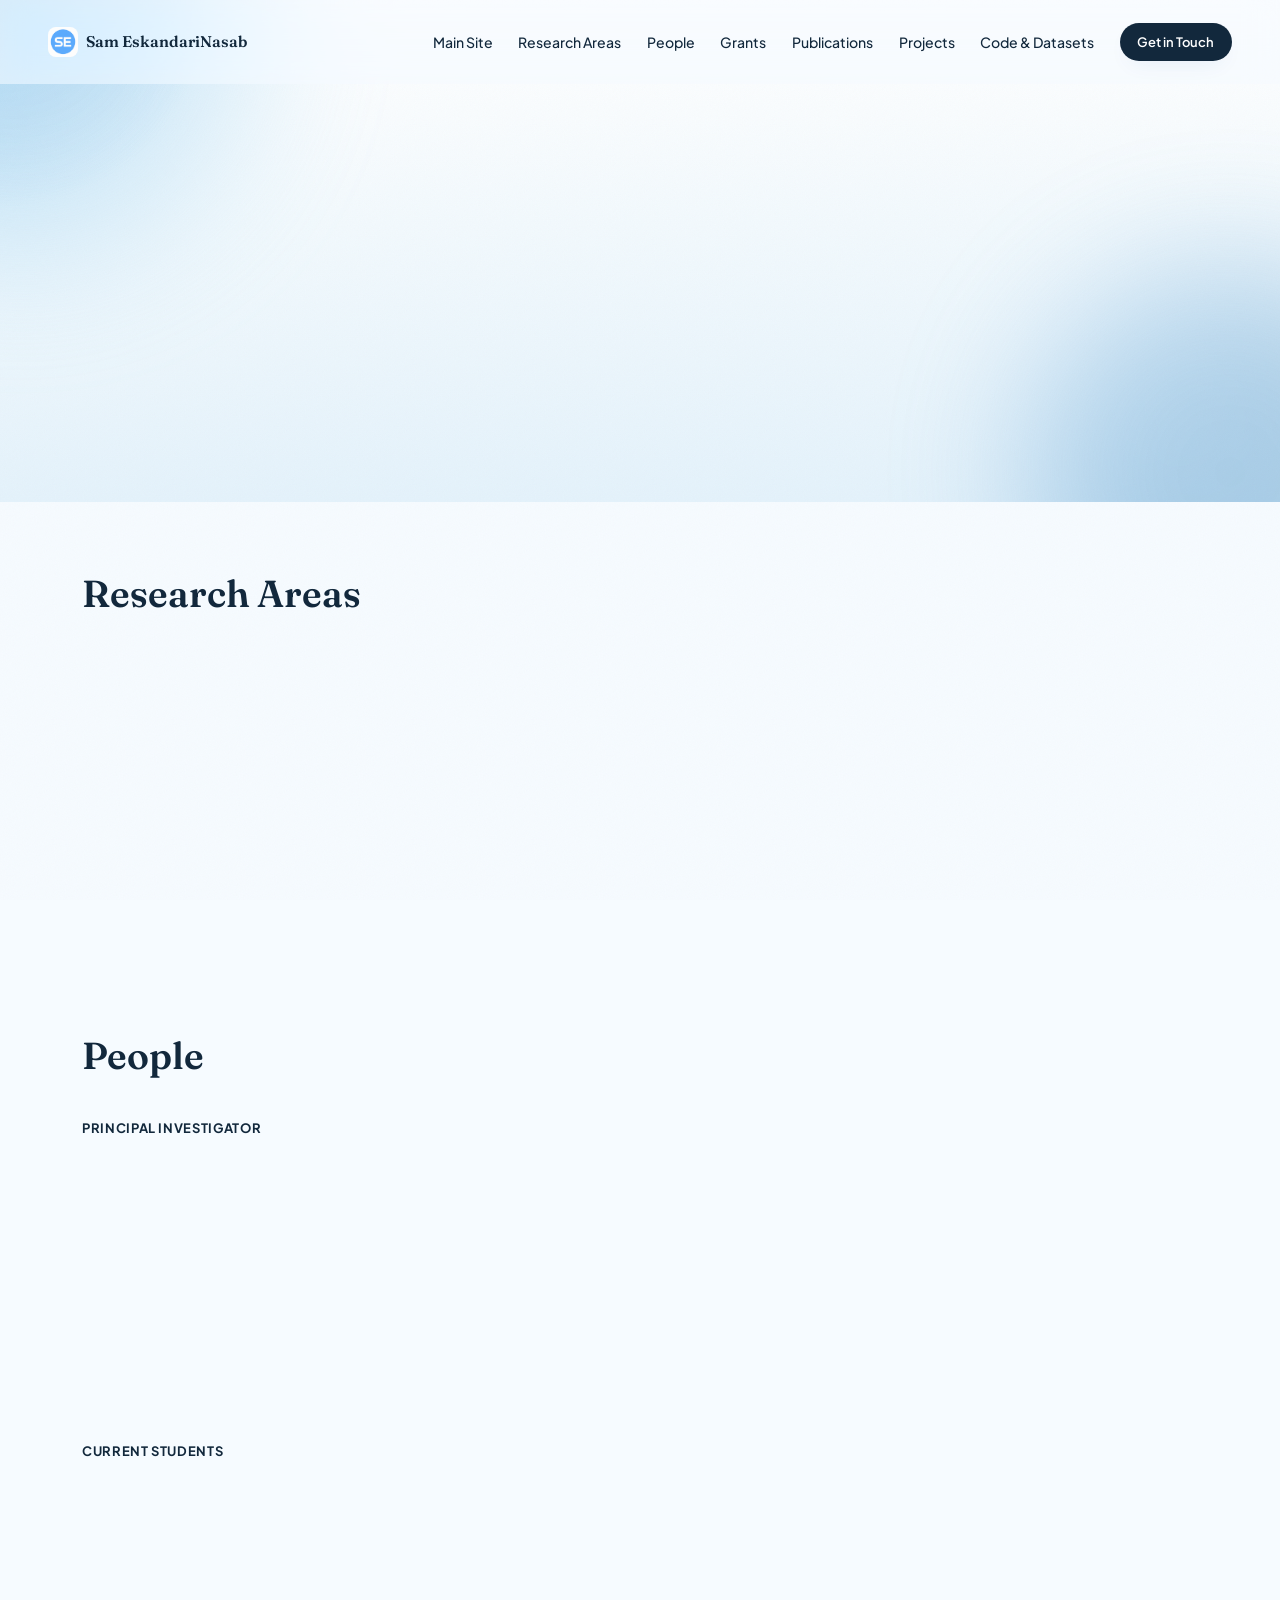
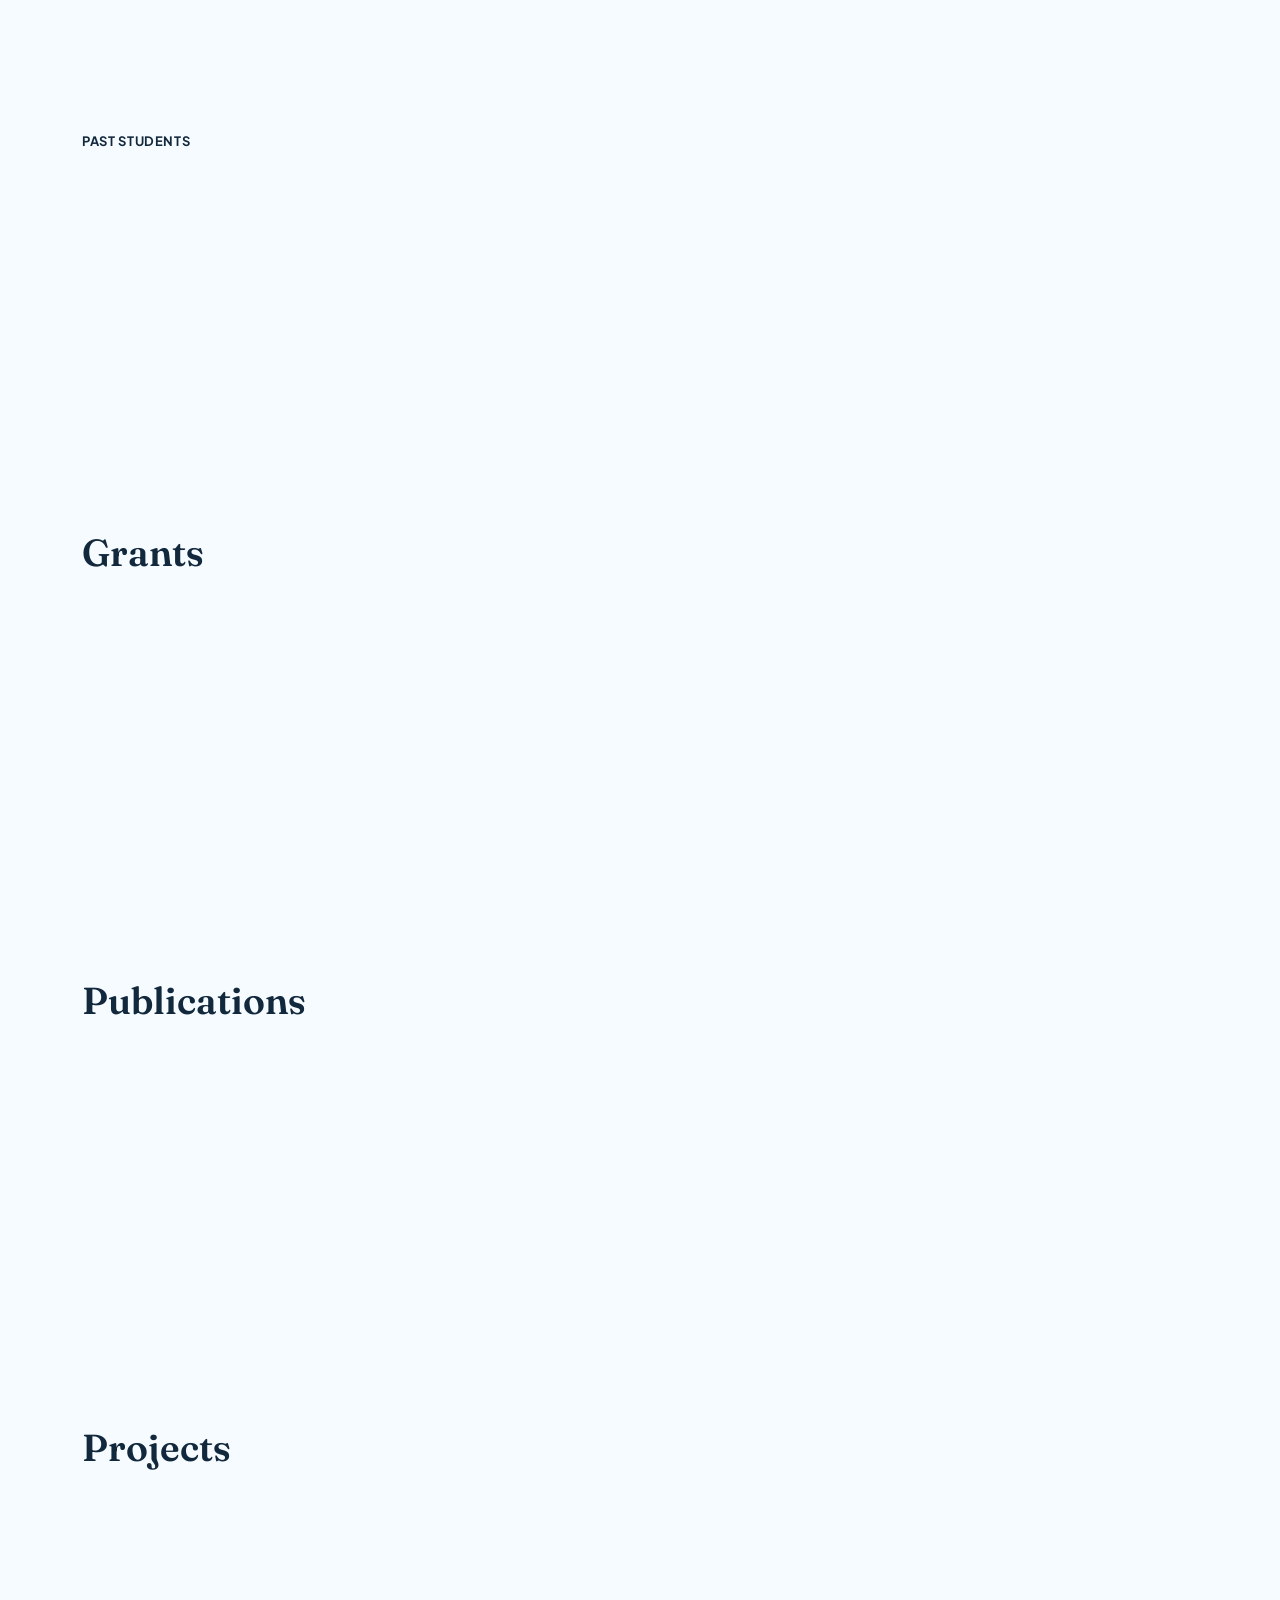
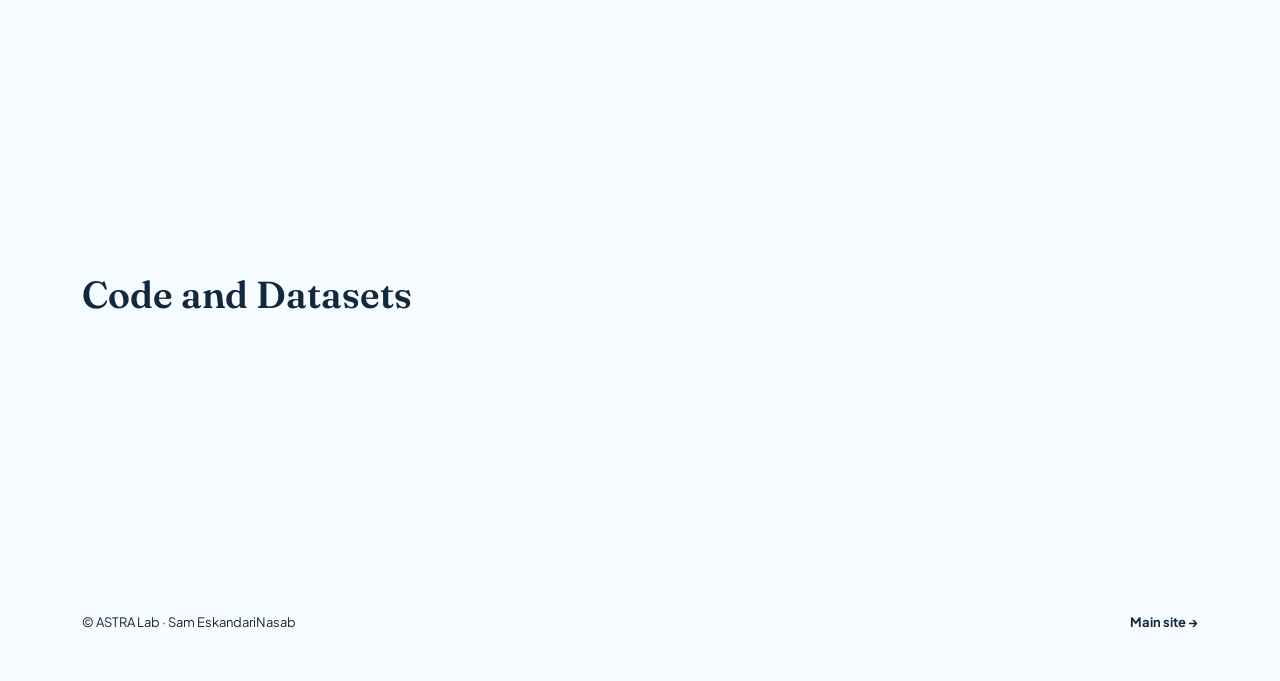
==== commit bfc1dfb5: "Add files via upload" ====
--- a/astra-lab.html
+++ b/astra-lab.html
@@ -10,8 +10,8 @@
 <link rel="preconnect" href="https://fonts.googleapis.com" />
 <link rel="preconnect" href="https://fonts.gstatic.com" crossorigin />
 <link href="https://fonts.googleapis.com/css2?family=Fraunces:opsz,wght@9..144,400;9..144,500;9..144,600;9..144,700&family=Plus+Jakarta+Sans:wght@400;500;600;700;800&display=swap" rel="stylesheet" />
-<link rel="stylesheet" href="index.css" />
-<link rel="stylesheet" href="astra-lab.css" />
+<link rel="stylesheet" href="index.css?v=15" />
+<link rel="stylesheet" href="astra-lab.css?v=6" />
 </head>
 <body>
 
@@ -72,30 +72,33 @@
     </section>
 
     <!-- ============ RESEARCH AREAS ============ -->
-    <section id="research-areas" class="section">
+    <section id="research-areas" class="section research-section">
       <p class="eyebrow reveal">Research</p>
       <h2 class="split-heading">Research Areas</h2>
-      <div class="tilt-grid">
-        <article class="tilt-card" data-tilt>
-          <div class="tilt-icon shape-a" aria-hidden="true"></div>
-          <h3>Generative Models</h3>
-          <p>Diffusion models, generative adversarial networks, adversarial autoencoders, and scientific data generation.</p>
-        </article>
-        <article class="tilt-card" data-tilt>
-          <div class="tilt-icon shape-b" aria-hidden="true"></div>
-          <h3>Multimodal Learning</h3>
-          <p>Generation and translation across images, text, vector data, and time-series data.</p>
-        </article>
-        <article class="tilt-card" data-tilt>
-          <div class="tilt-icon shape-c" aria-hidden="true"></div>
-          <h3>Space Weather Prediction</h3>
-          <p>Machine-learning systems for early prediction of solar flares, solar energetic particle events, and coronal mass ejections.</p>
-        </article>
-        <article class="tilt-card" data-tilt>
-          <div class="tilt-icon shape-d" aria-hidden="true"></div>
-          <h3>Time Series Analysis</h3>
-          <p>Temporal modeling, preprocessing, representation learning, and forecasting for scientific time-series data.</p>
-        </article>
+      <div class="research-columns">
+        <div class="research-card reveal">
+          <div class="research-card-head">
+            <span class="tilt-icon shape-a" aria-hidden="true"></span>
+            <h3>Pure Machine Learning</h3>
+          </div>
+          <ul>
+            <li>Generative Models (Time-Series Generation)</li>
+            <li>Multimodal Learning</li>
+            <li>Time Series Analysis (Ensemble Models, Contrastive Learning)</li>
+          </ul>
+        </div>
+        <div class="research-card reveal">
+          <div class="research-card-head">
+            <span class="tilt-icon shape-c" aria-hidden="true"></span>
+            <h3>Application of Machine Learning</h3>
+          </div>
+          <ul>
+            <li>Space Weather Analysis</li>
+            <li>Solar Flare Forecasting</li>
+            <li>Solar Energetic Particle Prediction</li>
+            <li>Biomedical Signal Processing</li>
+          </ul>
+        </div>
       </div>
     </section>
 
@@ -186,6 +189,6 @@
   </script>
   <script src="https://unpkg.com/gsap@3.12.5/dist/gsap.min.js"></script>
   <script src="https://unpkg.com/gsap@3.12.5/dist/ScrollTrigger.min.js"></script>
-  <script type="module" src="index.js?v=2"></script>
+  <script type="module" src="index.js?v=4"></script>
 </body>
 </html>
--- a/index.css
+++ b/index.css
@@ -15,8 +15,8 @@
   --bg-alt:        #eaf6fd;
   --bg-alt-2:      #dcedfa;
   --ink:           #12283c;
-  --ink-soft:      #4d6d87;
-  --ink-faint:     #8facc2;
+  --ink-soft:      var(--ink);
+  --ink-faint:     var(--ink);
 
   --coral:         #2f93d6;
   --coral-soft:    #7cc3ec;
@@ -60,11 +60,18 @@
   --card-pad: var(--sp-5) 1.75rem;
 
   /* type scale */
-  --text-xs:    .75rem;  /* labels, dates, tags */
-  --text-sm:    .875rem; /* card body, meta */
-  --text-base:  .95rem;  /* list rows, buttons */
-  --text-md:    1.05rem; /* leads */
-  --text-title: 1.15rem; /* card headings */
+  --text-xs:    .7rem;   /* labels, dates, tags, eyebrows */
+  --text-sm:    .81rem;  /* meta, captions, pills, buttons */
+  --text-base:  .88rem;  /* BODY PROSE — every readable paragraph & list row, site-wide */
+  --text-md:    .97rem;  /* brand wordmark, contact emails */
+  --text-title: 1.06rem; /* card headings */
+
+  /* fluid heading scale */
+  --h1: clamp(1.55rem, 2.6vw, 2.25rem);
+  --h2: clamp(1.6rem, 3vw, 2.35rem);
+
+  /* pill recipe — one padding for every rounded pill on the site */
+  --pill-pad: .55rem 1.1rem;
 
   /* letter tracking */
   --track-label: .05em;  /* dates, tags */
@@ -95,7 +102,7 @@
   background: var(--bg);
   color: var(--ink);
   font-family: var(--font-body);
-  font-size: 16px;
+  font-size: var(--text-base);
   line-height: 1.6;
   -webkit-font-smoothing: antialiased;
   overflow-x: hidden;
@@ -140,7 +147,7 @@
 }
 
 .section{ position:relative; max-width: var(--container); margin:0 auto; padding: var(--section-y) var(--section-x); z-index:3; }
-.section h2{ font-size: clamp(1.9rem, 3.4vw, 2.7rem); margin-bottom: var(--sp-6); max-width:640px; }
+.section h2{ font-size: var(--h2); margin-bottom: var(--sp-6); max-width:640px; }
 
 /* ---------------- reveal-on-scroll base ---------------- */
 .reveal{ opacity:0; transform: translateY(28px); }
@@ -158,15 +165,14 @@
   background: rgba(246,251,255,0.6);
   backdrop-filter: blur(16px) saturate(140%);
   -webkit-backdrop-filter: blur(16px) saturate(140%);
-  border-bottom: 1px solid rgba(255,255,255,0.5);
   transition: box-shadow var(--dur-med) ease, background var(--dur-med) ease;
 }
 .nav.is-scrolled{ background: rgba(246,251,255,0.86); box-shadow: 0 10px 30px -18px rgba(20,90,150,0.22); }
 
-.nav-brand{ display:flex; align-items:center; gap:.6rem; font-family:var(--font-display); font-weight:600; font-size:1.05rem; }
+.nav-brand{ display:flex; align-items:center; gap: var(--sp-2); font-family:var(--font-display); font-weight:600; font-size: var(--text-md); flex:0 0 auto; white-space:nowrap; }
 .nav-brand img{ width:30px; height:30px; border-radius:8px; object-fit:cover; }
 
-.nav-links{ display:flex; align-items:center; gap: clamp(1rem, 2vw, 1.8rem); font-size:.92rem; font-weight:500; }
+.nav-links{ display:flex; align-items:center; gap: clamp(1rem, 2vw, 1.8rem); font-size: var(--text-base); font-weight:500; }
 .nav-links a{ position:relative; color: var(--ink-soft); padding:.3rem 0; transition: color var(--dur-fast) ease; }
 .nav-links a:hover, .nav-links a.is-active{ color: var(--ink); }
 .nav-links a[data-nav]::after{
@@ -175,8 +181,8 @@
 }
 .nav-links a[data-nav]:hover::after, .nav-links a[data-nav].is-active::after{ width:100%; }
 
-.nav-cta{
-  background: var(--ink); color:#fff !important; padding: .65rem 1.25rem; border-radius:999px;
+a.nav-cta{
+  background: var(--ink); color:#fff !important; padding: var(--pill-pad); border-radius:999px;
   font-weight:600; font-size: var(--text-sm); box-shadow: var(--shadow-sm);
   transition: transform var(--dur-med) ease, box-shadow var(--dur-med) ease;
 }
@@ -209,7 +215,7 @@
 
 .eyebrow{ margin-bottom: var(--sp-3); }
 
-.hero-title{ font-size: clamp(1.8rem, 2.9vw, 2.58rem); line-height:1.14; margin: var(--sp-3) 0 var(--sp-4); letter-spacing:-.01em; }
+.hero-title{ font-size: var(--h1); line-height:1.14; margin: var(--sp-3) 0 var(--sp-4); letter-spacing:-.01em; }
 .ink-swap-wrap{ display:inline-block; vertical-align:top; }
 .ink-swap{
   background: linear-gradient(135deg, #1f74b3 0%, #2f93d6 55%, #7cc3ec 100%);
@@ -221,8 +227,8 @@
 
 .hero-actions{ display:flex; gap: var(--sp-4); flex-wrap:wrap; margin-bottom: var(--sp-5); }
 .btn{
-  display:inline-flex; align-items:center; gap: var(--sp-2); padding: .7rem 1.35rem; border-radius:999px;
-  font-weight:600; font-size: var(--text-base);
+  display:inline-flex; align-items:center; gap: var(--sp-2); padding: var(--pill-pad); border-radius:999px;
+  font-weight:600; font-size: var(--text-sm);
   transition: transform var(--dur-med) ease, box-shadow var(--dur-med) ease, background var(--dur-med) ease;
 }
 .btn-primary{ background: var(--ink); color:#fff; box-shadow: var(--shadow-sm); }
@@ -241,7 +247,7 @@
 
 .hero-photo-wrap{ position:relative; perspective: 1200px; justify-self:center; align-self:start; display:flex; justify-content:center; margin-top: -2.5rem; }
 .hero-photo-cutout{
-  position:relative; height: clamp(480px, 92vh, 980px); max-width: 96vw;
+  position:relative; height: clamp(384px, 73.6vh, 784px); max-width: 96vw;
   transform-style: preserve-3d; will-change: transform;
 }
 .hero-photo-cutout img{
@@ -261,43 +267,34 @@
 }
 @keyframes cueDrop{ 0%{ top:-100%; } 60%{ top:100%; } 100%{ top:100%; } }
 
-/* =================== STATS =================== */
-.stats-strip{
-  position:relative; z-index:5; max-width: var(--container); margin: -1.5rem auto 0; padding: 0 var(--section-x);
-}
-.stats-bar{
-  display:grid; grid-template-columns: repeat(4,1fr);
-  background: var(--glass-strong); border:1px solid var(--glass-border); border-radius: var(--radius-lg);
-  box-shadow: var(--shadow-md); backdrop-filter: blur(14px); overflow:hidden;
-}
-.stat{ position:relative; text-align:center; padding: var(--sp-5) var(--sp-4); }
-.stat:not(:last-child)::after{
-  content:""; position:absolute; right:0; top:22%; bottom:22%; width:1px; background: var(--glass-border);
-}
-.stat-num{ display:block; font-family: var(--font-display); font-size: clamp(1.9rem,3vw,2.5rem); font-weight:700;
-  background: var(--grad-warm); -webkit-background-clip:text; background-clip:text; color:transparent; }
-.stat-label{ font-size: var(--text-sm); color: var(--ink-soft); font-weight:600; }
-
-/* =================== ABOUT =================== */
-.about-grid{ display:grid; grid-template-columns: .8fr 1.2fr; gap: var(--gap-lg); align-items:center; }
-.about-photo-parallax{ position:relative; display:flex; justify-content:center; }
-.about-photo-cutout{ height: clamp(570px, 90vh, 930px); max-width:100%; will-change: transform, opacity; }
-.about-photo-cutout img{
-  width:auto; height:100%; max-width:100%; display:block; object-fit:contain;
-  filter: drop-shadow(0 30px 40px rgba(20,80,140,0.20)) drop-shadow(0 6px 12px rgba(20,80,140,0.12));
-}
-.about-photo-glow{
-  position:absolute; inset: -10% -14%; z-index:-1; border-radius:50%;
-  background: var(--grad-cool); filter: blur(70px); opacity:.4;
-}
-.about-copy h2{ line-height:1.14; letter-spacing:-.01em; margin-bottom: var(--sp-4); }
+/* =================== ABOUT + RESEARCH INTERESTS =================== */
+/* One section, two columns: prose left (held to a readable measure),
+   research-interest cards right. Tops align on the two eyebrow labels. */
+.about-grid{ display:grid; grid-template-columns: 1.1fr 1fr; gap: var(--gap-lg); align-items:start; }
+.about-copy h2{ line-height:1.14; letter-spacing:-.01em; }
 .about-copy h2 .accent{
   background: linear-gradient(135deg, #1f74b3 0%, #2f93d6 55%, #7cc3ec 100%);
   -webkit-background-clip:text; background-clip:text; color:transparent;
   display:inline-block; text-shadow: 0 6px 22px rgba(20,80,140,0.16);
 }
-.about-copy p{ color: var(--ink-soft); margin-bottom: var(--sp-4); max-width: 62ch; text-align: justify; text-justify: inter-word; }
+.about-copy p{
+  color: var(--ink-soft); margin-bottom: var(--sp-4);
+  text-align: justify; text-justify: inter-word; hyphens: auto;
+}
+.about-copy p:last-child{ margin-bottom:0; }
 .about-copy strong{ color: var(--ink); }
+
+/* Column label for the research aside — quieter than a section eyebrow so the
+   two columns read as one section, not two. */
+.aside-label{
+  font-size: var(--text-xs); font-weight:700; text-transform:uppercase;
+  letter-spacing: var(--track-wide); color: var(--ink);
+  padding-bottom: var(--sp-3); margin-bottom: var(--sp-4);
+  border-bottom: 1px solid rgba(31,116,179,0.18);
+}
+.research-stack{ display:flex; flex-direction:column; gap: var(--gap); }
+.research-card-head{ display:flex; align-items:center; gap: var(--sp-3); margin-bottom: var(--sp-3); }
+.research-card-head .tilt-icon{ width:30px; height:30px; flex:0 0 auto; }
 
 /* =================== NEWS =================== */
 .news-section{ padding-top: var(--sp-7); padding-bottom: var(--sp-7); }
@@ -312,22 +309,25 @@
 }
 .flow-divider canvas{ position:absolute; inset:0; width:100%; height:100%; }
 
-/* =================== TILT CARDS (research) =================== */
-#research{ padding-top: var(--sp-6); }
-.tilt-grid{ display:grid; grid-template-columns: repeat(4, 1fr); gap: var(--gap); }
-.tilt-card{
-  position:relative; background: var(--glass-strong); border:1px solid var(--glass-border);
-  border-radius: var(--radius-md); padding: var(--card-pad); box-shadow: var(--shadow-sm);
-  transform-style: preserve-3d; will-change: transform; transition: box-shadow var(--dur-med) ease;
-}
-.tilt-card:hover{ box-shadow: var(--shadow-md); }
-.tilt-icon{ width:52px; height:52px; border-radius:16px; margin-bottom: var(--sp-4); }
+/* =================== RESEARCH INTEREST CARDS =================== */
+.research-card{
+  background: var(--glass-strong); border:1px solid var(--glass-border); border-radius: var(--radius-md);
+  padding: var(--card-pad); box-shadow: var(--shadow-sm); transition: transform var(--dur-med) ease, box-shadow var(--dur-med) ease;
+}
+.research-card:hover{ transform: var(--lift); box-shadow: var(--shadow-md); }
+.research-card h3{ font-size: var(--text-title); margin:0; }
+.research-card ul{ display:flex; flex-direction:column; gap: var(--sp-2); }
+.research-card li{ position:relative; padding-left: var(--sp-4); color: var(--ink-soft); font-size: var(--text-base); }
+.research-card li::before{
+  content:""; position:absolute; left:0; top:.55em; width:6px; height:6px; border-radius:50%; background: var(--sky-deep);
+}
+
+/* =================== SHAPE ICONS (research cards) =================== */
+.tilt-icon{ width:40px; height:40px; border-radius:16px; }
 .shape-a{ background: var(--grad-warm); border-radius: 50% 50% 50% 4px; }
 .shape-b{ background: var(--grad-cool); border-radius: 4px; transform: rotate(20deg); }
 .shape-c{ background: linear-gradient(135deg, var(--sky), var(--mint)); border-radius:50%; }
 .shape-d{ background: linear-gradient(135deg, var(--lavender), var(--coral-soft)); border-radius: 30% 70% 70% 30%/40% 40% 60% 60%; }
-.tilt-card h3{ font-size: var(--text-title); margin-bottom: var(--sp-2); }
-.tilt-card p{ color: var(--ink-soft); font-size: var(--text-sm); margin-bottom:0; }
 
 /* =================== TIMELINE =================== */
 .timeline{ --tl-indent: 2.5rem; position:relative; padding-left: var(--tl-indent); }
@@ -351,7 +351,10 @@
   padding: var(--card-pad); box-shadow: var(--shadow-sm); }
 .edu-card time{ font-size: var(--text-xs); font-weight:700; color: var(--sky-deep); text-transform:uppercase; letter-spacing: var(--track-label); }
 .edu-card h3{ font-size: var(--text-title); margin: var(--sp-2) 0 var(--sp-1); }
-.edu-card p{ font-size: var(--text-sm); color: var(--ink-soft); margin-bottom: var(--sp-1); }
+.edu-card p{ font-size: var(--text-base); color: var(--ink-soft); margin-bottom: var(--sp-1); line-height:1.6; }
+.edu-card .edu-detail{ margin-top: var(--sp-3); }
+.edu-card .edu-detail strong{ color: var(--ink); }
+.edu-card .edu-supervisor{ margin-bottom:0; }
 
 /* =================== PUBLICATIONS =================== */
 .pub-list{ display:flex; flex-direction:column; gap: var(--gap); }
@@ -363,32 +366,22 @@
 }
 .pub-list li:hover{ transform: var(--lift); box-shadow: var(--shadow-md); }
 .pub-list li[data-hidden]{ display:none; }
-.pub-year{ font-family: var(--font-display); font-weight:700; color: var(--coral); font-size:1.1rem; }
+.pub-year{ font-family: var(--font-display); font-weight:700; color: var(--coral); font-size: var(--text-title); }
 .pub-list h3{ font-size: var(--text-title); line-height:1.4; margin-bottom: var(--sp-2); }
-.pub-list p{ font-size: var(--text-sm); color: var(--ink-soft); }
+.pub-list p{ font-size: var(--text-base); color: var(--ink-soft); }
 .pub-list em{ color: var(--ink); font-style:italic; }
 
 .show-more{
-  margin: var(--sp-5) auto 0; display:block; padding: .65rem 1.25rem; border-radius:999px;
-  background: var(--bg-alt); font-weight:700; font-size: var(--text-sm); color: var(--ink);
+  margin: var(--sp-5) auto 0; display:block; padding: var(--pill-pad); border-radius:999px;
+  background: var(--bg-alt); font-weight:600; font-size: var(--text-sm); color: var(--ink);
   border:1px solid rgba(0,0,0,0.06); transition: background var(--dur-med) ease, transform var(--dur-med) ease;
 }
 .show-more:hover{ background:#fff; transform: var(--lift); }
-
-.dataset-row{ margin-top: var(--sp-7); }
-.dataset-row h3{ font-size: var(--text-title); margin-bottom: var(--sp-4); }
-.dataset-cards{ display:grid; grid-template-columns: 1fr 1fr; gap: var(--gap); }
-.dataset-card{ background: var(--bg-alt); border-radius: var(--radius-md); padding: var(--card-pad); border:1px solid rgba(0,0,0,0.05);
-  transition: transform var(--dur-med) ease, box-shadow var(--dur-med) ease; }
-.dataset-card:hover{ transform: var(--lift); box-shadow: var(--shadow-md); }
-.dataset-tag{ font-size: var(--text-xs); font-weight:800; text-transform:uppercase; letter-spacing: var(--track-label); color: var(--sky-deep); }
-.dataset-card h4{ font-family: var(--font-body); font-size: var(--text-base); font-weight:700; margin: var(--sp-2) 0; }
-.dataset-card p{ font-size: var(--text-sm); color: var(--ink-faint); }
 
 /* =================== RECOGNITION TABS =================== */
 .tabs{ display:flex; gap: var(--sp-2); margin-bottom: var(--sp-6); flex-wrap:wrap; }
 .tab-btn{
-  padding: .65rem 1.25rem; border-radius:999px; font-weight:700; font-size: var(--text-sm);
+  padding: var(--pill-pad); border-radius:999px; font-weight:600; font-size: var(--text-sm);
   background: var(--bg-alt); color: var(--ink-soft); transition: all var(--dur-med) ease;
 }
 .tab-btn.is-active{ background: var(--ink); color:#fff; box-shadow: var(--shadow-sm); }
@@ -405,17 +398,22 @@
 .compact-list article[data-hidden]{ display:none; }
 .compact-list time{ font-size: var(--text-xs); font-weight:700; color: var(--coral); text-transform:uppercase; letter-spacing: var(--track-label); }
 .compact-list h3{ font-size: var(--text-title); margin: var(--sp-2) 0 var(--sp-1); }
-.compact-list p{ font-size: var(--text-sm); color: var(--ink-soft); }
+.compact-list p{ font-size: var(--text-base); color: var(--ink-soft); }
 
 /* =================== GALLERY =================== */
 .gallery-section p{ color: var(--ink-soft); margin-bottom: var(--sp-6); }
-.gallery-viewport{ overflow:hidden; padding: var(--sp-4) 0 var(--sp-6); }
-.gallery-track{ display:flex; gap: var(--gap); width:max-content; padding: 0 var(--sp-2); will-change: transform; }
+.gallery-viewport{
+  overflow-x:auto; overflow-y:hidden; padding: var(--sp-4) 0 var(--sp-6);
+  scroll-snap-type: x proximity; -webkit-overflow-scrolling: touch;
+  scrollbar-width: none; -ms-overflow-style: none;
+}
+.gallery-viewport::-webkit-scrollbar{ display:none; }
+.gallery-track{ display:flex; gap: var(--gap); width:max-content; padding: 0 var(--sp-2); }
 .gallery-track figure{
   flex: 0 0 auto; width: 260px; margin:0; border-radius: var(--radius-md);
   overflow:hidden; box-shadow: var(--shadow-sm); background:#fff; border:1px solid rgba(0,0,0,0.05);
   transition: transform .35s var(--ease-out), opacity .35s ease, box-shadow .35s ease;
-  transform: scale(.9); opacity:.65;
+  transform: scale(.9); opacity:.65; scroll-snap-align: center;
 }
 .gallery-track figure.is-center{ transform: scale(1.04); opacity:1; box-shadow: var(--shadow-lg); }
 .gallery-track img{ width:100%; height:320px; object-fit:cover; }
@@ -431,13 +429,13 @@
 }
 .contact-canvas{ position:absolute; inset:0; z-index:0; opacity:.9; }
 .contact-inner{ position:relative; z-index:2; max-width:720px; margin:0 auto; text-align:center; }
-.contact-inner h2{ font-size: clamp(2rem, 4vw, 3rem); margin: var(--sp-3) 0 var(--sp-4); }
-.contact-lead{ color: var(--ink-soft); font-size: var(--text-md); margin-bottom: var(--sp-6); }
+.contact-inner h2{ font-size: clamp(1.3rem, 2.3vw, 1.85rem); max-width:none; margin: var(--sp-3) 0 var(--sp-4); }
+.contact-lead{ color: var(--ink-soft); font-size: var(--text-sm); margin-bottom: var(--sp-6); }
 .contact-emails{ display:flex; flex-direction:column; gap: var(--sp-2); margin-bottom: var(--sp-6); }
-.email-link{ font-family: var(--font-display); font-size:1.3rem; font-weight:600; transition: color var(--dur-fast) ease; }
+.email-link{ font-family: var(--font-display); font-size: var(--text-md); font-weight:600; transition: color var(--dur-fast) ease; }
 .email-link:hover{ color: var(--coral); }
-.contact-socials{ display:flex; justify-content:center; gap: var(--sp-4); flex-wrap:wrap; font-weight:700; font-size: var(--text-sm); }
-.contact-socials a{ padding: .65rem 1.25rem; border-radius:999px; background: var(--glass-strong); border:1px solid var(--glass-border);
+.contact-socials{ display:flex; justify-content:center; gap: var(--sp-4); flex-wrap:wrap; font-weight:600; font-size: var(--text-sm); }
+.contact-socials a{ padding: var(--pill-pad); border-radius:999px; background: var(--glass-strong); border:1px solid var(--glass-border);
   transition: transform var(--dur-med) ease, box-shadow var(--dur-med) ease; }
 .contact-socials a:hover{ transform: var(--lift); box-shadow: var(--shadow-sm); }
 
@@ -454,23 +452,14 @@
   .hero-links{ justify-content:center; }
   .hero-actions{ justify-content:center; }
   .hero-photo-wrap{ margin-top: var(--sp-6); }
-  .about-grid{ grid-template-columns:1fr; }
-  .about-photo-parallax{ max-width:360px; margin:0 auto; }
-  .tilt-grid{ grid-template-columns: repeat(2,1fr); }
+  .about-grid{ grid-template-columns:1fr; gap: var(--sp-7); }
   .edu-grid{ grid-template-columns:1fr; }
   .compact-list{ grid-template-columns:1fr; }
   .compact-list.news-grid{ grid-template-columns: repeat(2,1fr); }
-  .stats-bar{ grid-template-columns: repeat(2,1fr); }
-  .stat:nth-child(2)::after{ display:none; }
-  .stat:nth-child(1), .stat:nth-child(2){ border-bottom: 1px solid var(--glass-border); }
-  .dataset-cards{ grid-template-columns:1fr; }
 }
 
 @media (max-width: 640px){
   .compact-list.news-grid{ grid-template-columns:1fr; }
-  .stats-bar{ grid-template-columns: 1fr; }
-  .stat::after{ display:none !important; }
-  .stat:not(:last-child){ border-bottom: 1px solid var(--glass-border); }
 }
 
 @media (max-width: 720px){
@@ -484,7 +473,6 @@
   .nav-toggle{ display:flex; }
   .nav-cta{ margin-top: var(--sp-2); }
   .pub-list li{ grid-template-columns:1fr; }
-  .tilt-grid{ grid-template-columns:1fr; }
 }
 
 @media (prefers-reduced-motion: reduce){
--- a/astra-lab.css
+++ b/astra-lab.css
@@ -23,19 +23,25 @@
 .lab-logo{ width:100%; max-width:220px; border-radius: var(--radius-md); }
 
 .lab-hero-copy h1{
-  font-size: clamp(2.2rem, 4.4vw, 3.4rem); line-height:1.05; letter-spacing:-.01em; margin: var(--sp-2) 0 var(--sp-4);
+  font-size: var(--h1); line-height:1.05; letter-spacing:-.01em; margin: var(--sp-2) 0 var(--sp-4);
 }
 .lab-hero-copy h1 .accent{
   background: linear-gradient(135deg, #1f74b3 0%, #2f93d6 55%, #7cc3ec 100%);
   -webkit-background-clip:text; background-clip:text; color:transparent;
   text-shadow: 0 6px 22px rgba(20,80,140,0.16);
 }
-.lab-hero-copy .lead{ font-size: var(--text-md); font-weight:600; color: var(--ink); margin-bottom: var(--sp-4); max-width:56ch; }
-.lab-hero-copy p:not(.lead){
+.lab-hero-copy .lead{ font-size: var(--text-base); font-weight:600; color: var(--ink); margin-bottom: var(--sp-4); max-width:56ch; }
+.lab-hero-copy p:not(.lead):not(.eyebrow){
   color: var(--ink-soft); max-width:62ch; margin-bottom: var(--sp-5);
   text-align: justify; text-justify: inter-word;
 }
 .lab-hero-actions{ display:flex; gap: var(--sp-4); flex-wrap:wrap; }
+
+/* =================== RESEARCH AREAS =================== */
+/* The main site nests its research cards beside the About prose; this page
+   keeps them as a standalone full-width section. */
+.research-section{ padding-top: var(--sp-6); padding-bottom: var(--sp-6); }
+.research-columns{ display:grid; grid-template-columns: 1fr 1fr; gap: var(--gap); }
 
 /* =================== PEOPLE =================== */
 .people-group{ margin-bottom: var(--sp-7); }
@@ -74,15 +80,30 @@
 }
 
 /* =================== RESPONSIVE =================== */
+/* This page carries 8 nav items (vs 6 on the main site), so it needs the
+   drawer nav to kick in earlier than the shared 720px breakpoint. */
+@media (max-width: 1080px){
+  .nav-links{
+    position:fixed; top: var(--nav-h); left:0; right:0; height: calc(100dvh - var(--nav-h));
+    background: rgba(246,251,255,0.98); backdrop-filter: blur(20px);
+    flex-direction:column; align-items:flex-start; padding: var(--sp-6) var(--sp-5); gap: var(--sp-5);
+    transform: translateX(100%); transition: transform .35s ease; overflow-y:auto;
+  }
+  .nav-links.is-open{ transform: translateX(0); }
+  .nav-toggle{ display:flex; }
+  .nav-cta{ margin-top: var(--sp-2); }
+}
+
 @media (max-width: 980px){
   .lab-hero-inner{ grid-template-columns:1fr; text-align:center; }
   .lab-logo-panel{ max-width:220px; margin:0 auto; }
   .lab-hero-actions{ justify-content:center; }
-  .lab-hero-copy p:not(.lead){ text-align:left; }
+  .lab-hero-copy p:not(.lead):not(.eyebrow){ text-align:left; }
   .people-grid{ grid-template-columns: repeat(2,1fr); }
   .principal-grid{ grid-template-columns: 260px; margin:0 auto; }
 }
 
 @media (max-width: 640px){
   .people-grid{ grid-template-columns:1fr; }
+  .research-columns{ grid-template-columns:1fr; }
 }
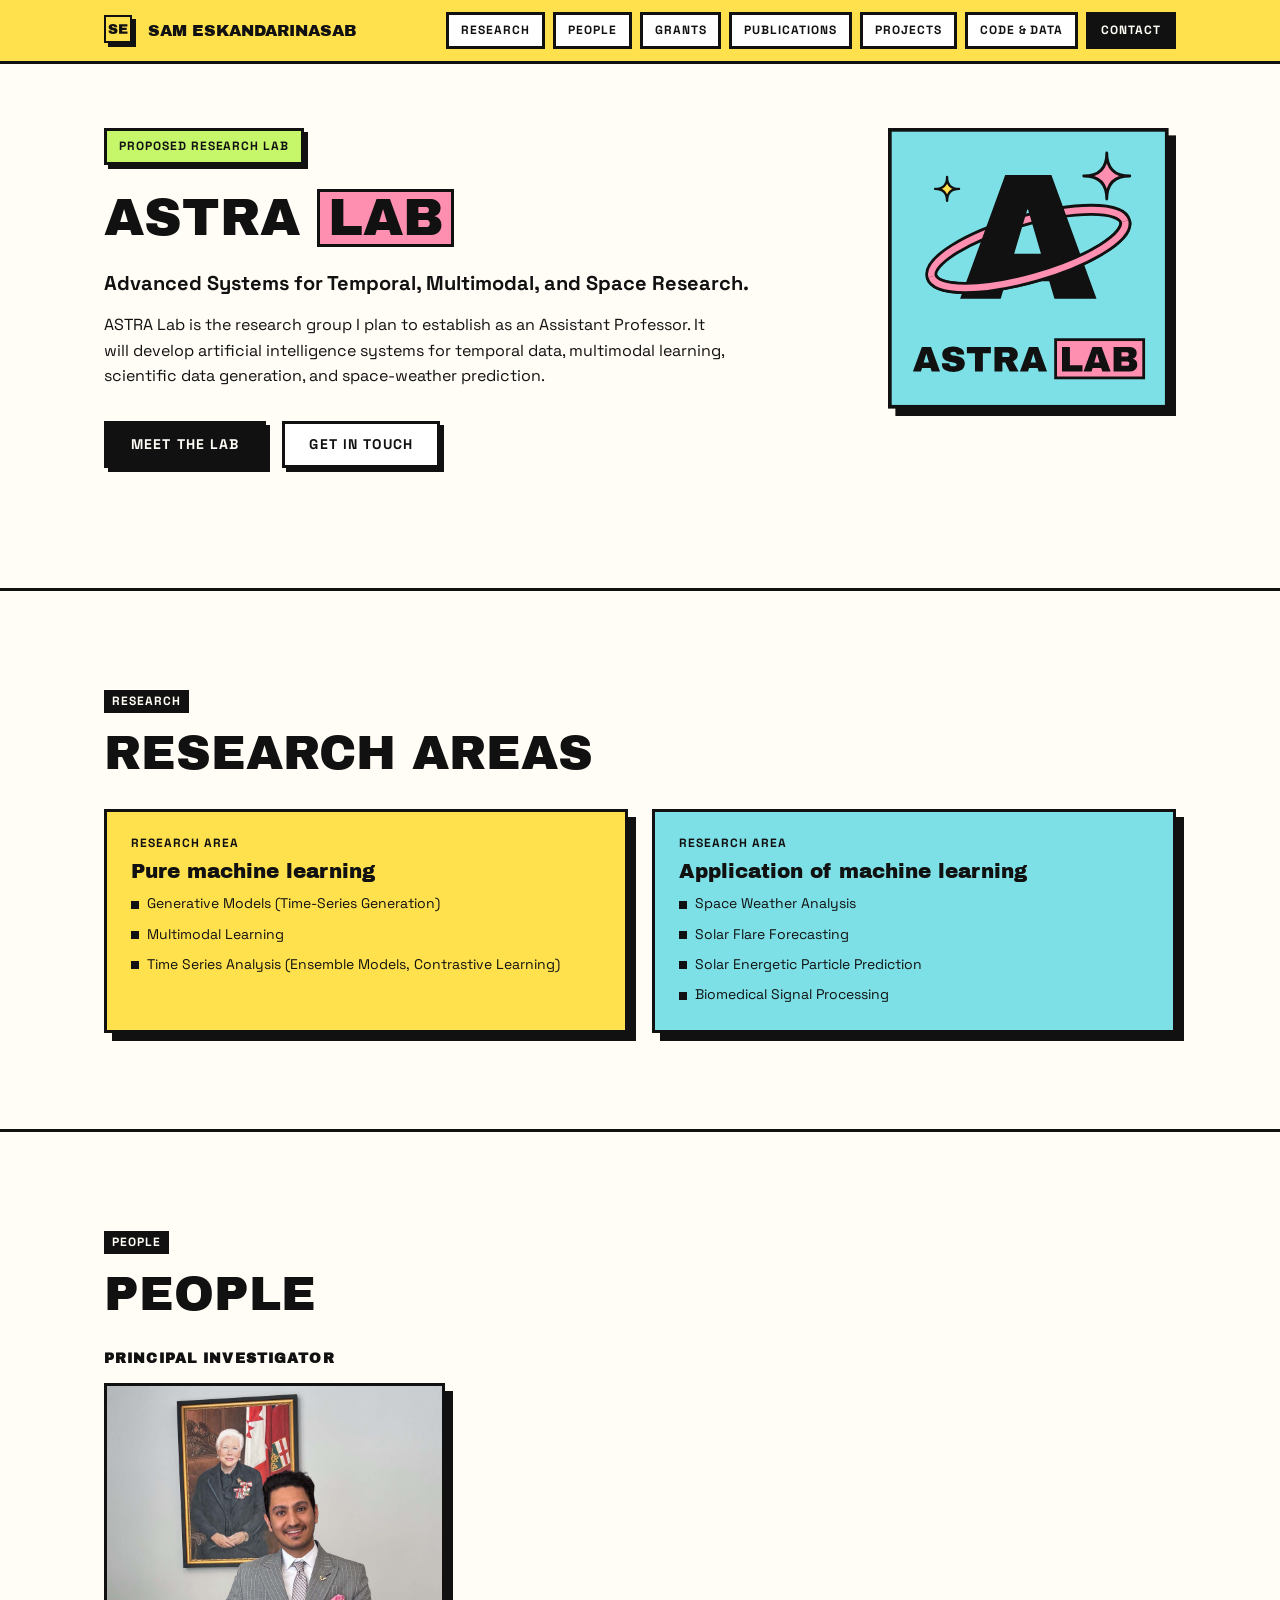
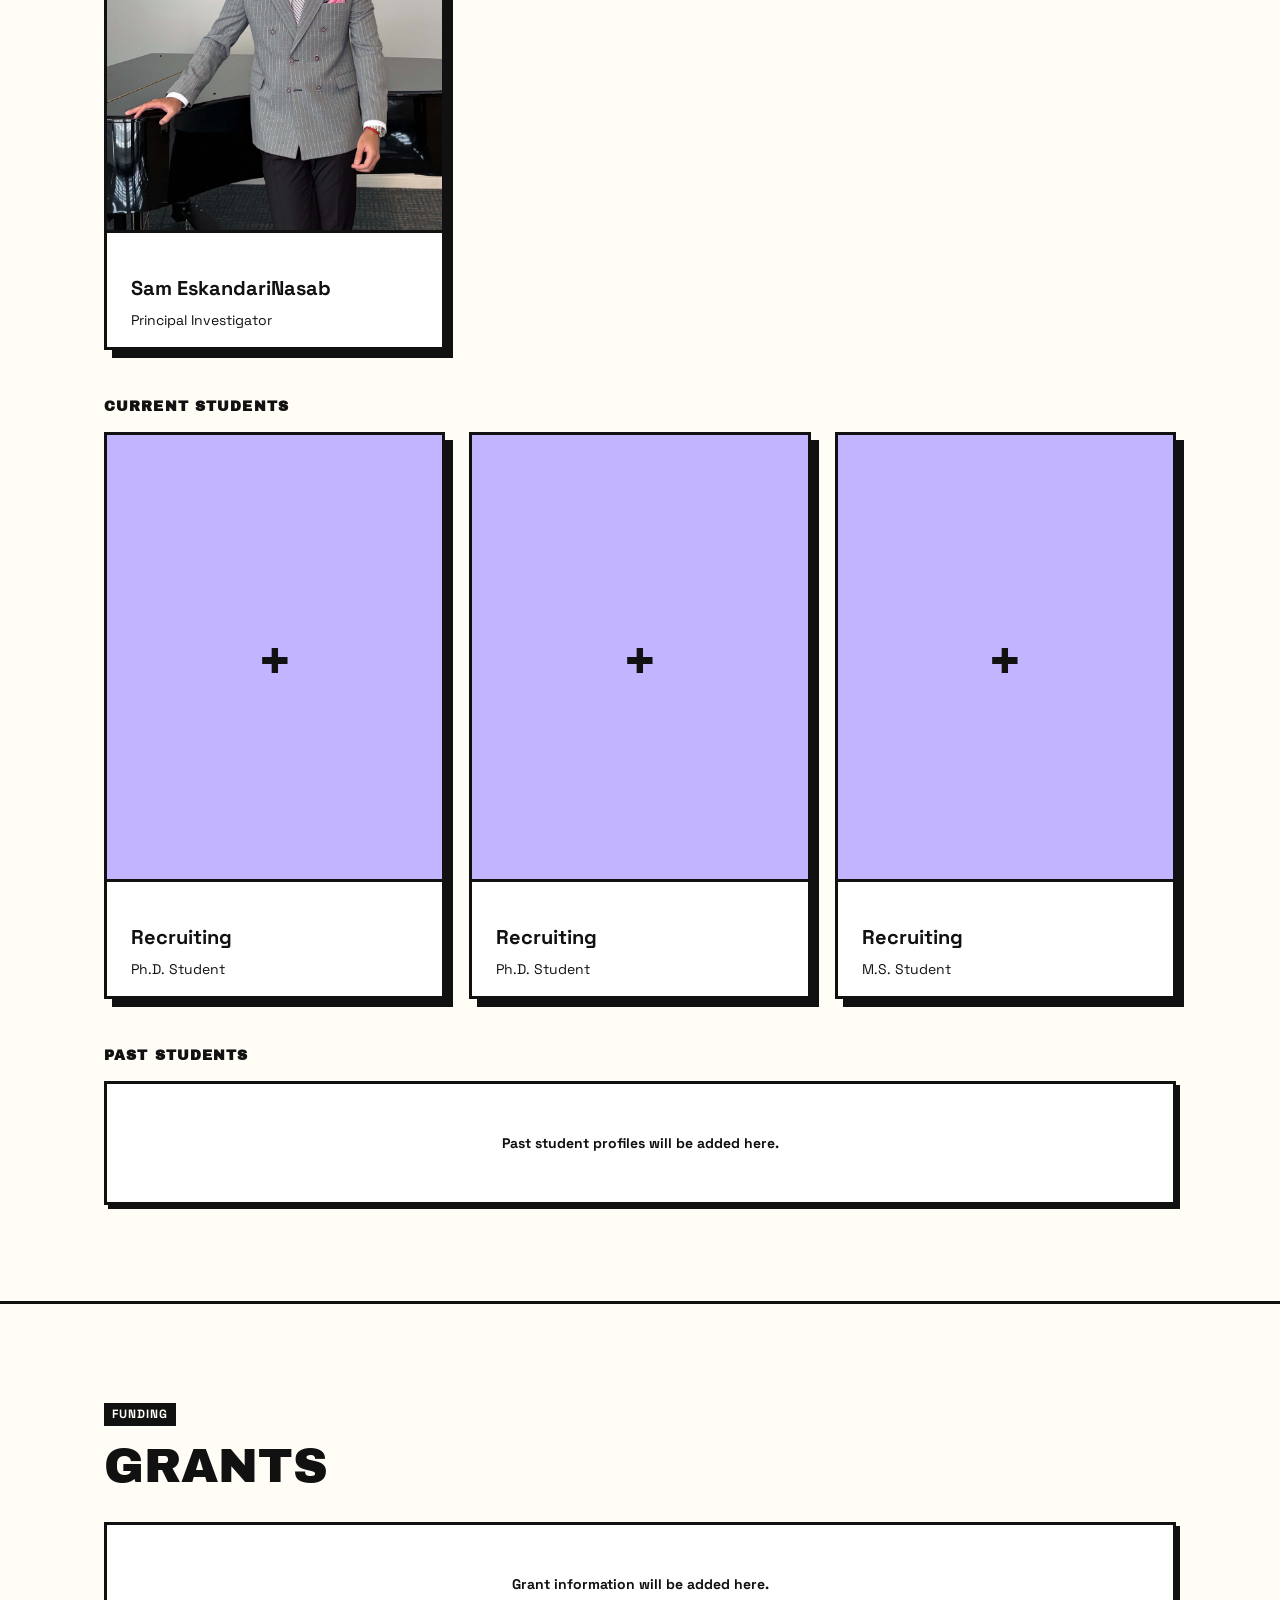
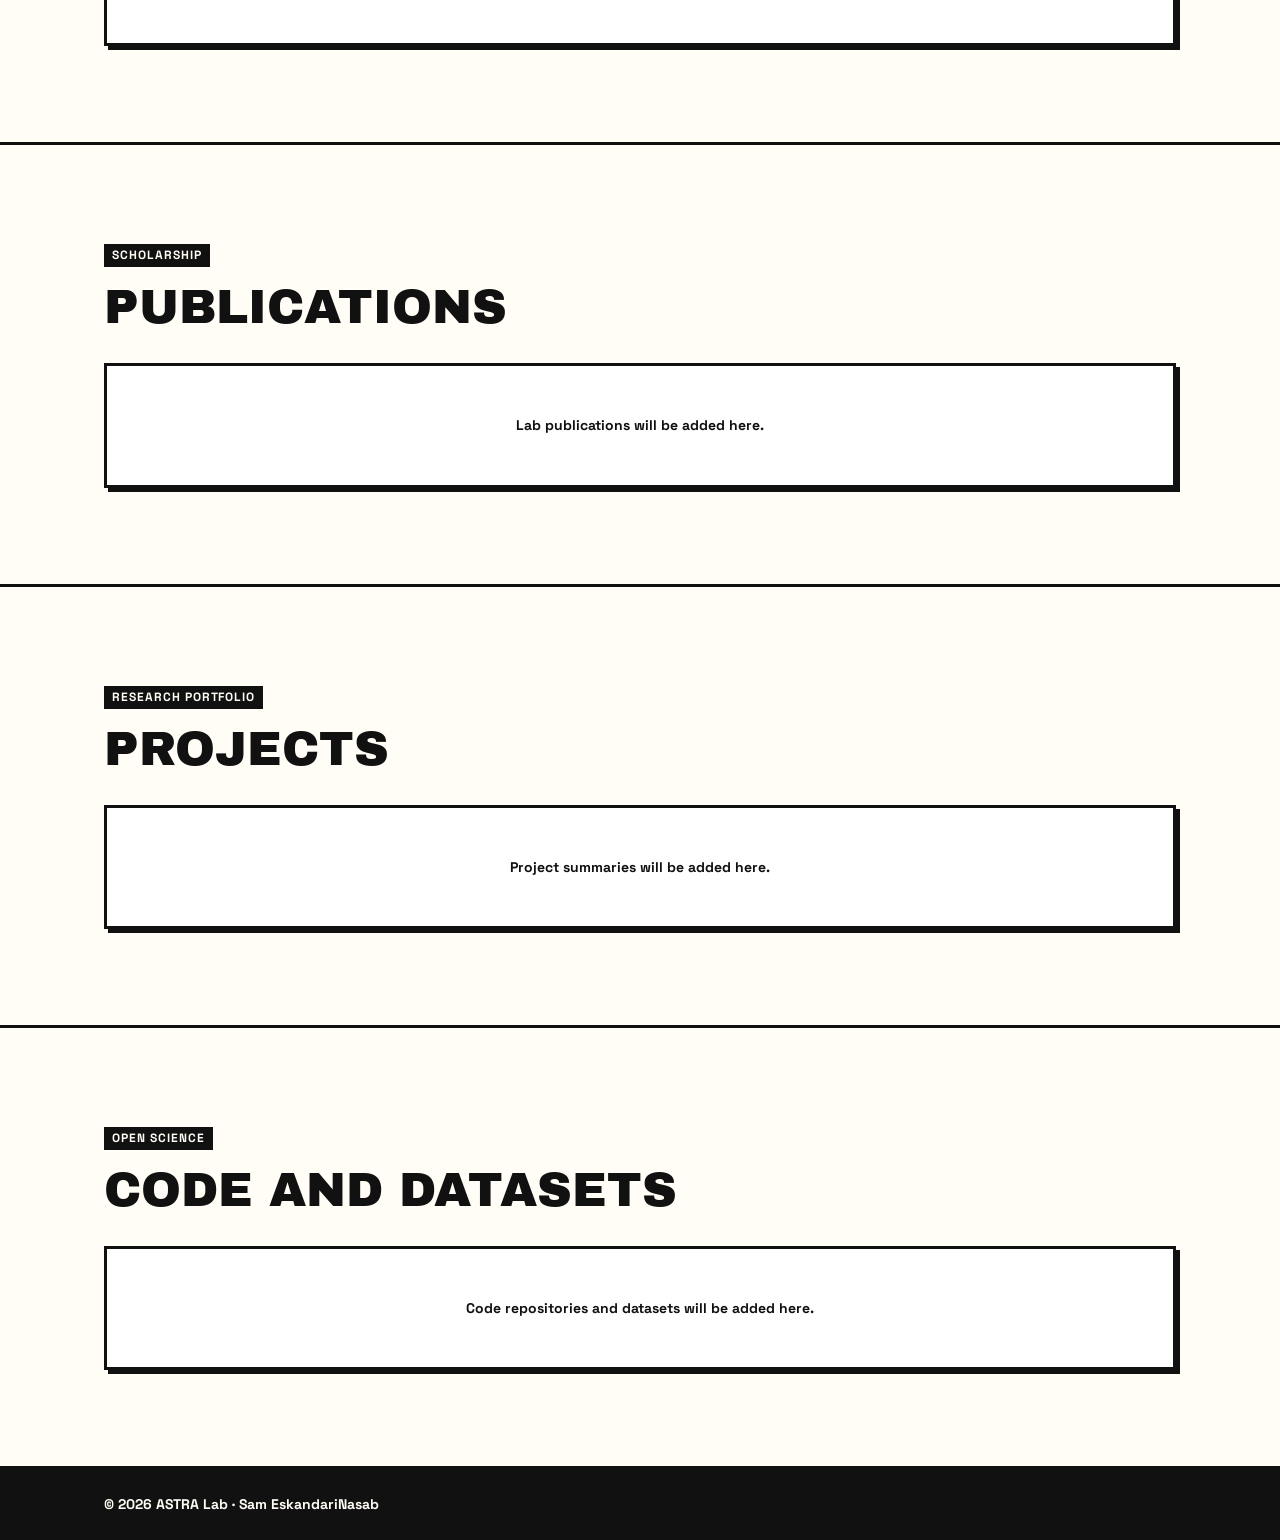
==== commit fef62ea7: "Add files via upload" ====
--- a/astra-lab.html
+++ b/astra-lab.html
@@ -3,192 +3,183 @@
 <head>
 <meta charset="UTF-8" />
 <meta name="viewport" content="width=device-width, initial-scale=1.0" />
-<meta name="description" content="ASTRA Lab — Advanced Systems for Temporal, Multimodal, and Space Research. Led by MohammadReza (Sam) EskandariNasab at Utah State University." />
-<meta name="theme-color" content="#f6fbff" />
-<title>ASTRA Lab | Sam EskandariNasab</title>
-<link rel="icon" type="image/png" href="assets/se_logo.png" />
+<meta name="description" content="ASTRA Lab, a proposed research group in Advanced Systems for Temporal, Multimodal, and Space Research, to be established by MohammadReza (Sam) EskandariNasab as an Assistant Professor. Research vision, planned directions, and openings." />
+<meta name="author" content="MohammadReza EskandariNasab" />
+<meta name="theme-color" content="#FFE14D" />
+<link rel="canonical" href="https://sameskandarinasab.com/astra-lab" />
+<title>ASTRA Lab (Proposed) | Sam EskandariNasab</title>
+<link rel="icon" type="image/png" sizes="180x180" href="assets/se-favicon.png" />
+<link rel="icon" type="image/svg+xml" href="assets/se-favicon.svg" />
+<link rel="apple-touch-icon" href="assets/se-favicon.png" />
 <link rel="preconnect" href="https://fonts.googleapis.com" />
 <link rel="preconnect" href="https://fonts.gstatic.com" crossorigin />
-<link href="https://fonts.googleapis.com/css2?family=Fraunces:opsz,wght@9..144,400;9..144,500;9..144,600;9..144,700&family=Plus+Jakarta+Sans:wght@400;500;600;700;800&display=swap" rel="stylesheet" />
-<link rel="stylesheet" href="index.css?v=15" />
-<link rel="stylesheet" href="astra-lab.css?v=6" />
+<link href="https://fonts.googleapis.com/css2?family=Archivo+Black&family=Space+Grotesk:wght@400;700&display=swap" rel="stylesheet" />
+<meta property="og:type" content="website" />
+<meta property="og:title" content="ASTRA Lab (Proposed) | Sam EskandariNasab" />
+<meta property="og:description" content="Advanced Systems for Temporal, Multimodal, and Space Research: the research group MohammadReza (Sam) EskandariNasab plans to establish as an Assistant Professor." />
+<meta property="og:image" content="https://sameskandarinasab.com/assets/astra-lab-logo.png" />
+<meta property="og:url" content="https://sameskandarinasab.com/astra-lab" />
+<meta name="twitter:card" content="summary" />
+<link rel="stylesheet" href="styles.css?v=4" />
 </head>
 <body>
 
-  <div class="grain"></div>
-  <div class="cursor-glow" aria-hidden="true"></div>
-  <div class="scroll-progress" id="scrollProgress" aria-hidden="true"></div>
+<header class="nav">
+  <div class="wrap">
+    <a class="brand" href="index.html"><img src="assets/se-logo.svg" width="64" height="64" alt="" /> Sam EskandariNasab</a>
+    <nav class="row" aria-label="Primary">
+      <a class="chip" href="#research">Research</a>
+      <a class="chip" href="#people">People</a>
+      <a class="chip" href="#grants">Grants</a>
+      <a class="chip" href="#lab-publications">Publications</a>
+      <a class="chip" href="#projects">Projects</a>
+      <a class="chip" href="#code-datasets">Code &amp; Data</a>
+      <a class="chip chip-dark" href="index.html#contact">Contact</a>
+    </nav>
+  </div>
+</header>
 
-  <header class="nav" id="siteNav">
-    <a class="nav-brand" href="index.html#top">
-      <img src="assets/se_logo.png" alt="" aria-hidden="true" />
-      <span>Sam EskandariNasab</span>
-    </a>
-    <button class="nav-toggle" id="navToggle" aria-expanded="false" aria-controls="navLinks" aria-label="Open menu">
-      <span></span><span></span><span></span>
-    </button>
-    <nav class="nav-links" id="navLinks">
-      <a href="index.html#top">Main Site</a>
-      <a href="#research-areas" data-nav>Research Areas</a>
-      <a href="#people" data-nav>People</a>
-      <a href="#grants" data-nav>Grants</a>
-      <a href="#lab-publications" data-nav>Publications</a>
-      <a href="#projects" data-nav>Projects</a>
-      <a href="#code-datasets" data-nav>Code &amp; Datasets</a>
-      <a class="nav-cta" href="index.html#contact">Get in Touch</a>
-    </nav>
-  </header>
+<main id="top">
 
-  <main id="top">
-
-    <!-- ============ LAB HERO ============ -->
-    <section class="lab-hero">
-      <div class="hero-blobs" aria-hidden="true">
-        <span class="blob blob-a"></span>
-        <span class="blob blob-b"></span>
-      </div>
-      <div class="lab-hero-inner">
-        <div class="lab-logo-panel reveal">
-          <img class="lab-logo" src="assets/astra_lab.png" alt="ASTRA Lab logo" />
+  <!-- ================= HERO ================= -->
+  <section class="hero">
+    <div class="wrap hero-grid">
+      <div>
+        <span class="chip tag">Proposed research lab</span>
+        <h1 class="hero-title">ASTRA <span class="hl">Lab</span></h1>
+        <p class="lead">Advanced Systems for Temporal, Multimodal, and Space Research.</p>
+        <div class="prose">
+          <p>
+            ASTRA Lab is the research group I plan to establish as an Assistant Professor. It will develop
+            artificial intelligence systems for temporal data, multimodal learning, scientific data generation,
+            and space-weather prediction.
+          </p>
         </div>
-        <div class="lab-hero-copy">
-          <p class="eyebrow reveal">Research group</p>
-          <h1 class="reveal">ASTRA <span class="accent">Lab</span></h1>
-          <p class="lead reveal">Advanced Systems for Temporal, Multimodal, and Space Research.</p>
-          <p class="reveal">
-            ASTRA Lab develops artificial intelligence systems for temporal data, multimodal learning, scientific
-            data generation, and space-weather prediction — led by MohammadReza (Sam) EskandariNasab at Utah
-            State University.
-          </p>
-          <div class="lab-hero-actions reveal">
-            <a class="btn btn-primary" href="#people">
-              <span>Meet the lab</span>
-              <svg viewBox="0 0 24 24" width="18" height="18"><path d="M5 12h14m0 0-6-6m6 6-6 6" stroke="currentColor" stroke-width="1.8" fill="none" stroke-linecap="round" stroke-linejoin="round"/></svg>
-            </a>
-            <a class="btn btn-ghost" href="index.html#contact">Get in touch</a>
-          </div>
+        <div class="actions">
+          <a class="btn btn-primary" href="#people">Meet the lab</a>
+          <a class="btn" href="index.html#contact">Get in touch</a>
         </div>
       </div>
-    </section>
+      <div class="logo-panel"><img src="assets/astra-lab-logo.svg" width="624" height="624" alt="ASTRA Lab logo" /></div>
+    </div>
+  </section>
 
-    <!-- ============ RESEARCH AREAS ============ -->
-    <section id="research-areas" class="section research-section">
-      <p class="eyebrow reveal">Research</p>
-      <h2 class="split-heading">Research Areas</h2>
-      <div class="research-columns">
-        <div class="research-card reveal">
-          <div class="research-card-head">
-            <span class="tilt-icon shape-a" aria-hidden="true"></span>
-            <h3>Pure Machine Learning</h3>
-          </div>
-          <ul>
+  <!-- ================= RESEARCH AREAS ================= -->
+  <section class="section" id="research">
+    <div class="wrap">
+      <span class="kicker">Research</span>
+      <h2 class="title-section">Research areas</h2>
+      <div class="grid-2">
+        <article class="card feature-yellow">
+          <p class="meta">Research area</p>
+          <h3 class="title-card">Pure machine learning</h3>
+          <ul class="bullets">
             <li>Generative Models (Time-Series Generation)</li>
             <li>Multimodal Learning</li>
             <li>Time Series Analysis (Ensemble Models, Contrastive Learning)</li>
           </ul>
-        </div>
-        <div class="research-card reveal">
-          <div class="research-card-head">
-            <span class="tilt-icon shape-c" aria-hidden="true"></span>
-            <h3>Application of Machine Learning</h3>
-          </div>
-          <ul>
+        </article>
+        <article class="card feature-cyan">
+          <p class="meta">Research area</p>
+          <h3 class="title-card">Application of machine learning</h3>
+          <ul class="bullets">
             <li>Space Weather Analysis</li>
             <li>Solar Flare Forecasting</li>
             <li>Solar Energetic Particle Prediction</li>
             <li>Biomedical Signal Processing</li>
           </ul>
-        </div>
+        </article>
       </div>
-    </section>
+    </div>
+  </section>
 
-    <!-- ============ PEOPLE ============ -->
-    <section id="people" class="section people-section">
-      <p class="eyebrow reveal">People</p>
-      <h2 class="split-heading">People</h2>
+  <!-- ================= PEOPLE ================= -->
+  <section class="section" id="people">
+    <div class="wrap">
+      <span class="kicker">People</span>
+      <h2 class="title-section">People</h2>
 
-      <div class="people-group">
-        <h3>Principal Investigator</h3>
-        <div class="people-grid principal-grid">
-          <article class="person-card reveal">
-            <img src="gallery/sam_eskandarinasab_profile.jpg" alt="Sam EskandariNasab" />
-            <h4>Sam EskandariNasab</h4>
-            <p>Principal Investigator</p>
+      <div class="group">
+        <h3 class="subhead">Principal Investigator</h3>
+        <div class="grid-3">
+          <article class="card person">
+            <img src="gallery/mohammadreza-sam-eskandarinasab-profile.jpg" width="2000" height="2667" alt="MohammadReza (Sam) EskandariNasab" />
+            <div class="person-body">
+              <h4 class="title-card">Sam EskandariNasab</h4>
+              <p class="text-sm">Principal Investigator</p>
+            </div>
           </article>
         </div>
       </div>
 
-      <div class="people-group">
-        <h3>Current Students</h3>
-        <div class="people-grid">
-          <article class="person-card recruiting-card reveal">
-            <span class="avatar-placeholder" aria-hidden="true"></span>
-            <h4>Recruiting</h4>
-            <p>Ph.D. Student</p>
+      <div class="group">
+        <h3 class="subhead">Current Students</h3>
+        <div class="grid-3">
+          <article class="card person">
+            <div class="slot" aria-hidden="true">+</div>
+            <div class="person-body"><h4 class="title-card">Recruiting</h4><p class="text-sm">Ph.D. Student</p></div>
           </article>
-          <article class="person-card recruiting-card reveal">
-            <span class="avatar-placeholder" aria-hidden="true"></span>
-            <h4>Recruiting</h4>
-            <p>Ph.D. Student</p>
+          <article class="card person">
+            <div class="slot" aria-hidden="true">+</div>
+            <div class="person-body"><h4 class="title-card">Recruiting</h4><p class="text-sm">Ph.D. Student</p></div>
           </article>
-          <article class="person-card recruiting-card reveal">
-            <span class="avatar-placeholder" aria-hidden="true"></span>
-            <h4>Recruiting</h4>
-            <p>M.S. Student</p>
+          <article class="card person">
+            <div class="slot" aria-hidden="true">+</div>
+            <div class="person-body"><h4 class="title-card">Recruiting</h4><p class="text-sm">M.S. Student</p></div>
           </article>
         </div>
       </div>
 
-      <div class="people-group">
-        <h3>Past Students</h3>
-        <div class="empty-card reveal">Past student profiles will be added here.</div>
+      <div class="group">
+        <h3 class="subhead">Past Students</h3>
+        <div class="item empty">Past student profiles will be added here.</div>
       </div>
-    </section>
+    </div>
+  </section>
 
-    <!-- ============ GRANTS ============ -->
-    <section id="grants" class="section">
-      <p class="eyebrow reveal">Funding</p>
-      <h2 class="split-heading">Grants</h2>
-      <div class="empty-card reveal">Grant information will be added here.</div>
-    </section>
+  <!-- ================= GRANTS ================= -->
+  <section class="section" id="grants">
+    <div class="wrap">
+      <span class="kicker">Funding</span>
+      <h2 class="title-section">Grants</h2>
+      <div class="item empty">Grant information will be added here.</div>
+    </div>
+  </section>
 
-    <!-- ============ PUBLICATIONS ============ -->
-    <section id="lab-publications" class="section">
-      <p class="eyebrow reveal">Scholarship</p>
-      <h2 class="split-heading">Publications</h2>
-      <div class="empty-card reveal">Lab publications will be added here.</div>
-    </section>
+  <!-- ================= PUBLICATIONS ================= -->
+  <section class="section" id="lab-publications">
+    <div class="wrap">
+      <span class="kicker">Scholarship</span>
+      <h2 class="title-section">Publications</h2>
+      <div class="item empty">Lab publications will be added here.</div>
+    </div>
+  </section>
 
-    <!-- ============ PROJECTS ============ -->
-    <section id="projects" class="section">
-      <p class="eyebrow reveal">Research portfolio</p>
-      <h2 class="split-heading">Projects</h2>
-      <div class="empty-card reveal">Project summaries will be added here.</div>
-    </section>
+  <!-- ================= PROJECTS ================= -->
+  <section class="section" id="projects">
+    <div class="wrap">
+      <span class="kicker">Research portfolio</span>
+      <h2 class="title-section">Projects</h2>
+      <div class="item empty">Project summaries will be added here.</div>
+    </div>
+  </section>
 
-    <!-- ============ CODE & DATASETS ============ -->
-    <section id="code-datasets" class="section">
-      <p class="eyebrow reveal">Open science</p>
-      <h2 class="split-heading">Code and Datasets</h2>
-      <div class="empty-card reveal">Code repositories and datasets will be added here.</div>
-    </section>
-  </main>
+  <!-- ================= CODE & DATA ================= -->
+  <section class="section" id="code-datasets">
+    <div class="wrap">
+      <span class="kicker">Open science</span>
+      <h2 class="title-section">Code and datasets</h2>
+      <div class="item empty">Code repositories and datasets will be added here.</div>
+    </div>
+  </section>
+</main>
 
-  <footer class="site-footer">
+<footer class="foot">
+  <div class="wrap">
     <p>© <span id="year"></span> ASTRA Lab · Sam EskandariNasab</p>
-    <a href="index.html#top">Main site →</a>
-  </footer>
+  </div>
+</footer>
 
-  <script type="importmap">
-  {
-    "imports": {
-      "three": "https://unpkg.com/three@0.160.0/build/three.module.js",
-      "three/addons/": "https://unpkg.com/three@0.160.0/examples/jsm/"
-    }
-  }
-  </script>
-  <script src="https://unpkg.com/gsap@3.12.5/dist/gsap.min.js"></script>
-  <script src="https://unpkg.com/gsap@3.12.5/dist/ScrollTrigger.min.js"></script>
-  <script type="module" src="index.js?v=4"></script>
+<script src="site.js?v=1"></script>
 </body>
 </html>
--- a/styles.css
+++ b/styles.css
@@ -0,0 +1,305 @@
+/* =====================================================================
+   DESIGN SYSTEM
+   Every size on this page comes from the tokens below. No raw px values
+   appear in component rules, so nothing can drift off-scale.
+
+   UNIT   Tokens are in rem, so the whole system scales as one unit.
+          The root size steps up on large screens, keeping every
+          proportion intact (values below are at the 16px base):
+            < 1440px   16px root   container 1120px
+            >= 1440px  18px root   container 1260px
+            >= 1800px  20px root   container 1400px
+
+   TYPE   8 steps, 2 families. Headings are STEPPED, not fluid, so every
+          rendered size is a token at every screen width:
+                      desktop   tablet<=960   phone<=560
+            hero        52          38.4          28
+            section     48          32            24
+          Hero steps are the largest sizes at which the full surname
+          "ESKANDARINASAB." fits on one line at every width in the tier,
+          while staying above the section titles.
+     xs 12  labels, dates, chips, captions
+     sm 14  card body, list body, buttons
+     base 16  prose, list titles, brand
+     md 20  card titles, contact emails
+   SPACE  8-point grid: 4 8 12 16 24 32 48 64 96
+   LINE   3px everywhere (kept in px so borders stay crisp). Radius 0.
+   SHADOW pop-sm 4px for list items and controls, pop 8px for cards
+   IMAGE  portrait at the photo's own ratio (never cropped), 288px wide;
+          gallery 3:4 (the photos' own ratio, never cropped); logo 32px
+   COLOR  white cards on paper; accents only on small elements,
+          plus one feature block per section
+   ===================================================================== */
+:root{
+  /* color */
+  --ink:#111111;
+  --paper:#FFFDF5;
+  --white:#FFFFFF;
+  --yellow:#FFE14D;
+  --pink:#FF8FB1;
+  --cyan:#7CE0E6;
+  --lime:#C6F76B;
+  --violet:#C3B4FF;
+
+  /* type */
+  --display:"Archivo Black", system-ui, sans-serif;
+  --body:"Space Grotesk", system-ui, sans-serif;
+  --fs-xs:.75rem;     /* 12 */
+  --fs-sm:.875rem;    /* 14 */
+  --fs-base:1rem;     /* 16 */
+  --fs-md:1.25rem;    /* 20 */
+  --fs-lg:1.5rem;     /* 24 */
+  --fs-xl:2rem;       /* 32 */
+  --fs-2xl:3rem;      /* 48 */
+  --fs-hero-lg:3.25rem;/* 52 */
+  --fs-hero-md:2.4rem;/* 38.4 */
+  --fs-hero-sm:1.75rem;/* 28 */
+  --lh-tight:1;
+  --lh-snug:1.25;
+  --lh-body:1.6;
+  --track:.08em;
+
+  /* space */
+  --s-1:.25rem;       /* 4 */
+  --s-2:.5rem;        /* 8 */
+  --s-3:.75rem;       /* 12 */
+  --s-4:1rem;         /* 16 */
+  --s-5:1.5rem;       /* 24 */
+  --s-6:2rem;         /* 32 */
+  --s-7:3rem;         /* 48 */
+  --s-8:4rem;         /* 64 */
+  --s-9:6rem;         /* 96 */
+
+  /* structure */
+  --bw:3px;
+  --bd:var(--bw) solid var(--ink);
+  --pop-sm:4px 4px 0 var(--ink);
+  --pop:8px 8px 0 var(--ink);
+  --lift:translate(-2px, -2px);
+
+  /* layout */
+  --container:70rem;  /* 1120 */
+  --gutter:var(--s-5);
+  --section-y:var(--s-9);
+  --nav-h:4rem;       /* 64 */
+  --measure:62ch;
+
+  /* image */
+  --logo:2rem;        /* 32 */
+  --stamp-w:5rem;     /* 80 */
+  --gallery-w:17.5rem;/* 280 */
+  --portrait-w:18rem; /* 288 */
+  --portrait-ratio:1124 / 2142; /* the source photo's own shape */
+}
+
+/* Large screens: the root unit steps up and everything scales together. */
+@media (min-width:1440px){ html{ font-size:112.5%; } }
+@media (min-width:1800px){ html{ font-size:125%; } }
+
+/* ---------- base ---------- */
+*,*::before,*::after{ box-sizing:border-box; }
+html{ scroll-behavior:smooth; scroll-padding-top:var(--nav-h); }
+body{
+  margin:0; background:var(--paper); color:var(--ink);
+  font-family:var(--body); font-size:var(--fs-base); line-height:var(--lh-body);
+  -webkit-font-smoothing:antialiased;
+}
+img{ max-width:100%; display:block; }
+a{ color:inherit; }
+ul,ol{ margin:0; padding:0; list-style:none; }
+h1,h2,h3{ margin:0; font-family:var(--display); font-weight:400; }
+p{ margin:0; }
+em{ font-style:italic; }
+
+.wrap{ max-width:var(--container); margin:0 auto; padding:0 var(--gutter); }
+
+/* ---------- type roles ---------- */
+.kicker{
+  display:inline-block; background:var(--ink); color:var(--paper);
+  font-size:var(--fs-xs); font-weight:700; text-transform:uppercase; letter-spacing:var(--track);
+  line-height:var(--lh-snug); padding:var(--s-1) var(--s-2); margin-bottom:var(--s-4);
+}
+.title-section{
+  font-size:var(--fs-2xl); line-height:var(--lh-tight);
+  text-transform:uppercase; margin-bottom:var(--s-6);
+}
+.title-card{ font-size:var(--fs-md); line-height:var(--lh-snug); margin-bottom:var(--s-2); }
+.title-item{ font-family:var(--body); font-weight:700; font-size:var(--fs-base); line-height:var(--lh-snug); margin-bottom:var(--s-2); }
+.meta{
+  font-size:var(--fs-xs); font-weight:700; text-transform:uppercase; letter-spacing:var(--track);
+  line-height:var(--lh-snug); margin-bottom:var(--s-2);
+}
+.org{ font-size:var(--fs-sm); font-weight:700; margin-bottom:var(--s-4); }
+.text-sm{ font-size:var(--fs-sm); }
+.prose p{ max-width:var(--measure); margin-bottom:var(--s-4); }
+.prose p:last-child{ margin-bottom:0; }
+
+/* ---------- controls ---------- */
+.btn{
+  display:inline-block; text-decoration:none; background:var(--white);
+  font-size:var(--fs-sm); font-weight:700; text-transform:uppercase; letter-spacing:var(--track);
+  line-height:var(--lh-snug); padding:var(--s-3) var(--s-5);
+  border:var(--bd); box-shadow:var(--pop-sm); transition:transform .12s, box-shadow .12s;
+}
+.btn:hover{ transform:var(--lift); box-shadow:var(--pop); }
+.btn-primary{ background:var(--ink); color:var(--paper); }
+
+.chip{
+  display:inline-block; text-decoration:none; background:var(--white); cursor:pointer;
+  font-family:var(--body); font-size:var(--fs-xs); font-weight:700; text-transform:uppercase; letter-spacing:var(--track);
+  line-height:var(--lh-snug); padding:var(--s-2) var(--s-3); border:var(--bd); color:var(--ink);
+}
+.chip:hover{ background:var(--yellow); }
+.chip.is-active, .chip-dark{ background:var(--ink); color:var(--paper); }
+.chip-dark:hover{ background:var(--pink); color:var(--ink); }
+.chip-violet{ background:var(--violet); }
+
+.row{ display:flex; flex-wrap:wrap; gap:var(--s-2); }
+
+/* ---------- surfaces ---------- */
+.card{ background:var(--white); border:var(--bd); box-shadow:var(--pop); padding:var(--s-5); }
+.item{ background:var(--white); border:var(--bd); box-shadow:var(--pop-sm); padding:var(--s-4) var(--s-5); }
+.feature-yellow{ background:var(--yellow); }
+.feature-cyan{ background:var(--cyan); }
+
+.grid-2{ display:grid; grid-template-columns:repeat(2, minmax(0,1fr)); gap:var(--s-5); }
+.grid-3{ display:grid; grid-template-columns:repeat(3, minmax(0,1fr)); gap:var(--s-5); }
+.stack{ display:flex; flex-direction:column; gap:var(--s-4); }
+
+.bullets li{ position:relative; padding-left:var(--s-4); margin-bottom:var(--s-2); font-size:var(--fs-sm); }
+.bullets li:last-child{ margin-bottom:0; }
+.bullets li::before{ content:""; position:absolute; left:0; top:.6em; width:var(--s-2); height:var(--s-2); background:var(--ink); }
+
+/* ---------- nav ---------- */
+.nav{
+  position:sticky; top:0; z-index:50; height:var(--nav-h);
+  background:var(--yellow); border-bottom:var(--bd);
+}
+.nav .wrap{ height:100%; display:flex; align-items:center; justify-content:space-between; gap:var(--s-4); }
+.brand{
+  display:flex; align-items:center; gap:var(--s-3); text-decoration:none;
+  font-family:var(--display); font-size:var(--fs-base); text-transform:uppercase;
+}
+.brand img{ width:var(--logo); height:var(--logo); } /* the SE mark carries its own border + shadow */
+
+/* ---------- sections ---------- */
+.section{ padding:var(--section-y) 0; border-top:var(--bd); }
+
+/* hero */
+.hero{ padding:var(--s-8) 0 var(--section-y); }
+.hero-grid{ display:grid; grid-template-columns:minmax(0,1fr) var(--portrait-w); gap:var(--s-7); align-items:start; }
+.tag{ background:var(--lime); box-shadow:var(--pop-sm); margin-bottom:var(--s-5); }
+.hero-title{
+  font-size:var(--fs-hero-lg); line-height:var(--lh-tight); hyphens:manual;
+  text-transform:uppercase; margin-bottom:var(--s-5);
+}
+.hl{ display:inline-block; background:var(--pink); border:var(--bd); padding:0 var(--s-2); }
+.hero .prose{ margin-bottom:var(--s-6); }
+.hero .actions{ display:flex; flex-wrap:wrap; gap:var(--s-4); margin-bottom:var(--s-5); }
+.portrait{
+  justify-self:end; width:100%; max-width:var(--portrait-w); aspect-ratio:var(--portrait-ratio);
+  background:var(--cyan); border:var(--bd); box-shadow:var(--pop); overflow:hidden;
+}
+.portrait img{ width:100%; height:100%; object-fit:contain; }
+
+/* about */
+.about-grid{ display:grid; grid-template-columns:7fr 5fr; gap:var(--s-7); align-items:start; }
+
+/* publications */
+.pub{ display:grid; grid-template-columns:var(--stamp-w) minmax(0,1fr); gap:var(--s-4); align-items:start; }
+.stamp{
+  font-family:var(--display); font-size:var(--fs-base); line-height:var(--lh-snug); text-align:center;
+  background:var(--yellow); border:var(--bd); padding:var(--s-1) 0;
+}
+.stamp-muted{ background:var(--white); }
+.pub a{ text-decoration:none; border-bottom:var(--bw) solid var(--pink); }
+.pub a:hover{ background:var(--pink); }
+
+/* tabs */
+.tabs{ margin-bottom:var(--s-5); }
+.panel{ display:none; }
+.panel.is-active{ display:block; }
+
+/* gallery */
+.intro{ max-width:var(--measure); margin-bottom:var(--s-6); }
+.strip{ display:flex; gap:var(--s-5); overflow-x:auto; padding:0 var(--s-2) var(--s-4) 0; scrollbar-width:none; }
+.strip::-webkit-scrollbar{ display:none; }
+.shot{ flex:0 0 auto; width:var(--gallery-w); margin:0; background:var(--white); border:var(--bd); box-shadow:var(--pop-sm); }
+.shot img{ width:100%; height:auto; aspect-ratio:3/4; object-fit:cover; border-bottom:var(--bd); }
+.shot figcaption{
+  font-size:var(--fs-xs); font-weight:700; text-transform:uppercase; letter-spacing:var(--track);
+  line-height:var(--lh-snug); padding:var(--s-3) var(--s-4);
+}
+
+/* contact */
+.contact{ background:var(--pink); }
+.contact .prose{ margin-bottom:var(--s-6); }
+.mails{ display:flex; flex-wrap:wrap; gap:var(--s-4); margin-bottom:var(--s-6); }
+.mail{
+  text-decoration:none; font-family:var(--display); font-size:var(--fs-md); line-height:var(--lh-snug);
+  background:var(--white); border:var(--bd); box-shadow:var(--pop-sm); padding:var(--s-3) var(--s-5);
+  transition:transform .12s, box-shadow .12s;
+}
+.mail:hover{ transform:var(--lift); box-shadow:var(--pop); background:var(--yellow); }
+
+/* footer */
+.foot{ background:var(--ink); color:var(--paper); border-top:var(--bd); padding:var(--s-5) 0; }
+.foot .wrap{ display:flex; justify-content:space-between; flex-wrap:wrap; gap:var(--s-4); font-size:var(--fs-sm); font-weight:700; }
+.foot a{ color:var(--yellow); }
+
+/* ---------- responsive: only tokens change ---------- */
+@media (max-width:960px){
+  :root{ --section-y:var(--s-8); --gutter:var(--s-4); }
+  .hero-title{ font-size:var(--fs-hero-md); }
+  .title-section{ font-size:var(--fs-xl); }
+  .hero-grid, .about-grid, .grid-2, .grid-3{ grid-template-columns:minmax(0,1fr); }
+  .portrait{ justify-self:start; }
+}
+@media (max-width:560px){
+  .hero-title{ font-size:var(--fs-hero-sm); }
+  .title-section{ font-size:var(--fs-lg); }
+  .mail{ font-size:var(--fs-base); }
+  .pub{ grid-template-columns:minmax(0,1fr); gap:var(--s-2); }
+  .stamp{ width:var(--stamp-w); }
+}
+@media (prefers-reduced-motion:reduce){
+  *{ transition:none !important; scroll-behavior:auto !important; }
+}
+
+/* =====================================================================
+   ASTRA LAB PAGE
+   Same tokens, same components. Only the pieces the lab page needs.
+   ===================================================================== */
+.lead{
+  max-width:var(--measure); font-size:var(--fs-md); font-weight:700; line-height:var(--lh-snug);
+  margin-bottom:var(--s-4);
+}
+/* The logo SVG draws its own tile, border and hard shadow, so the panel is just a sized slot. */
+.logo-panel{ justify-self:end; width:100%; max-width:var(--portrait-w); aspect-ratio:1/1; }
+.logo-panel img{ width:100%; height:100%; object-fit:contain; }
+
+.group{ margin-bottom:var(--s-7); }
+.group:last-child{ margin-bottom:0; }
+.subhead{
+  font-size:var(--fs-sm); font-weight:700; text-transform:uppercase; letter-spacing:var(--track);
+  line-height:var(--lh-snug); margin-bottom:var(--s-4);
+}
+.person{ padding:0; overflow:hidden; }
+.person img{ width:100%; height:auto; aspect-ratio:3/4; object-fit:cover; border-bottom:var(--bd); }
+.person-body{ padding:var(--s-4) var(--s-5); }
+.slot{
+  display:flex; align-items:center; justify-content:center; aspect-ratio:3/4;
+  background:var(--violet); border-bottom:var(--bd);
+  font-family:var(--display); font-size:var(--fs-2xl); line-height:var(--lh-tight);
+}
+.empty{ text-align:center; font-size:var(--fs-sm); font-weight:700; padding:var(--s-7) var(--s-5); }
+
+@media (max-width:960px){
+  .logo-panel{ justify-self:start; }
+}
+/* Nav: one row needs ~970px (main) and ~1060px (lab, 7 links) including the
+   scrollbar, so below 1080px every nav switches to the wrapping layout. */
+@media (max-width:1080px){
+  .nav{ height:auto; }
+  .nav .wrap{ flex-wrap:wrap; padding-top:var(--s-3); padding-bottom:var(--s-3); }
+}
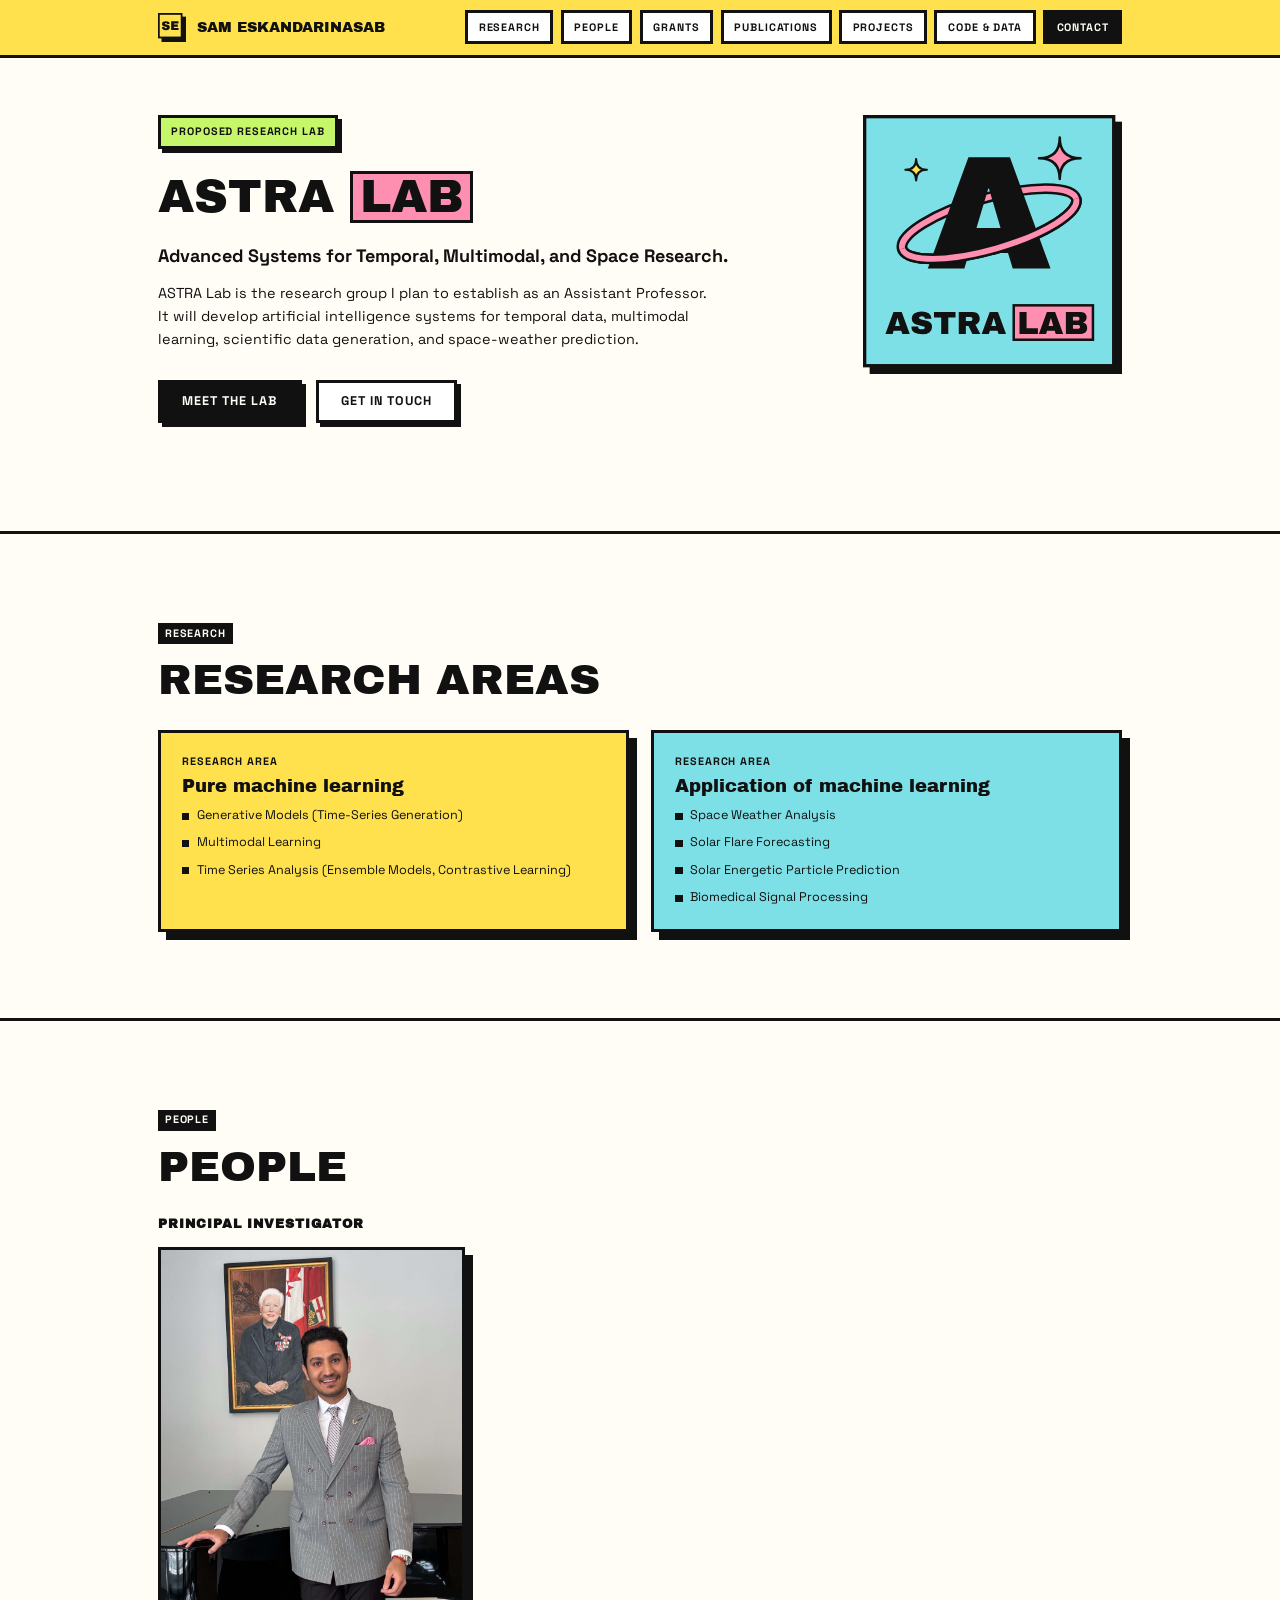
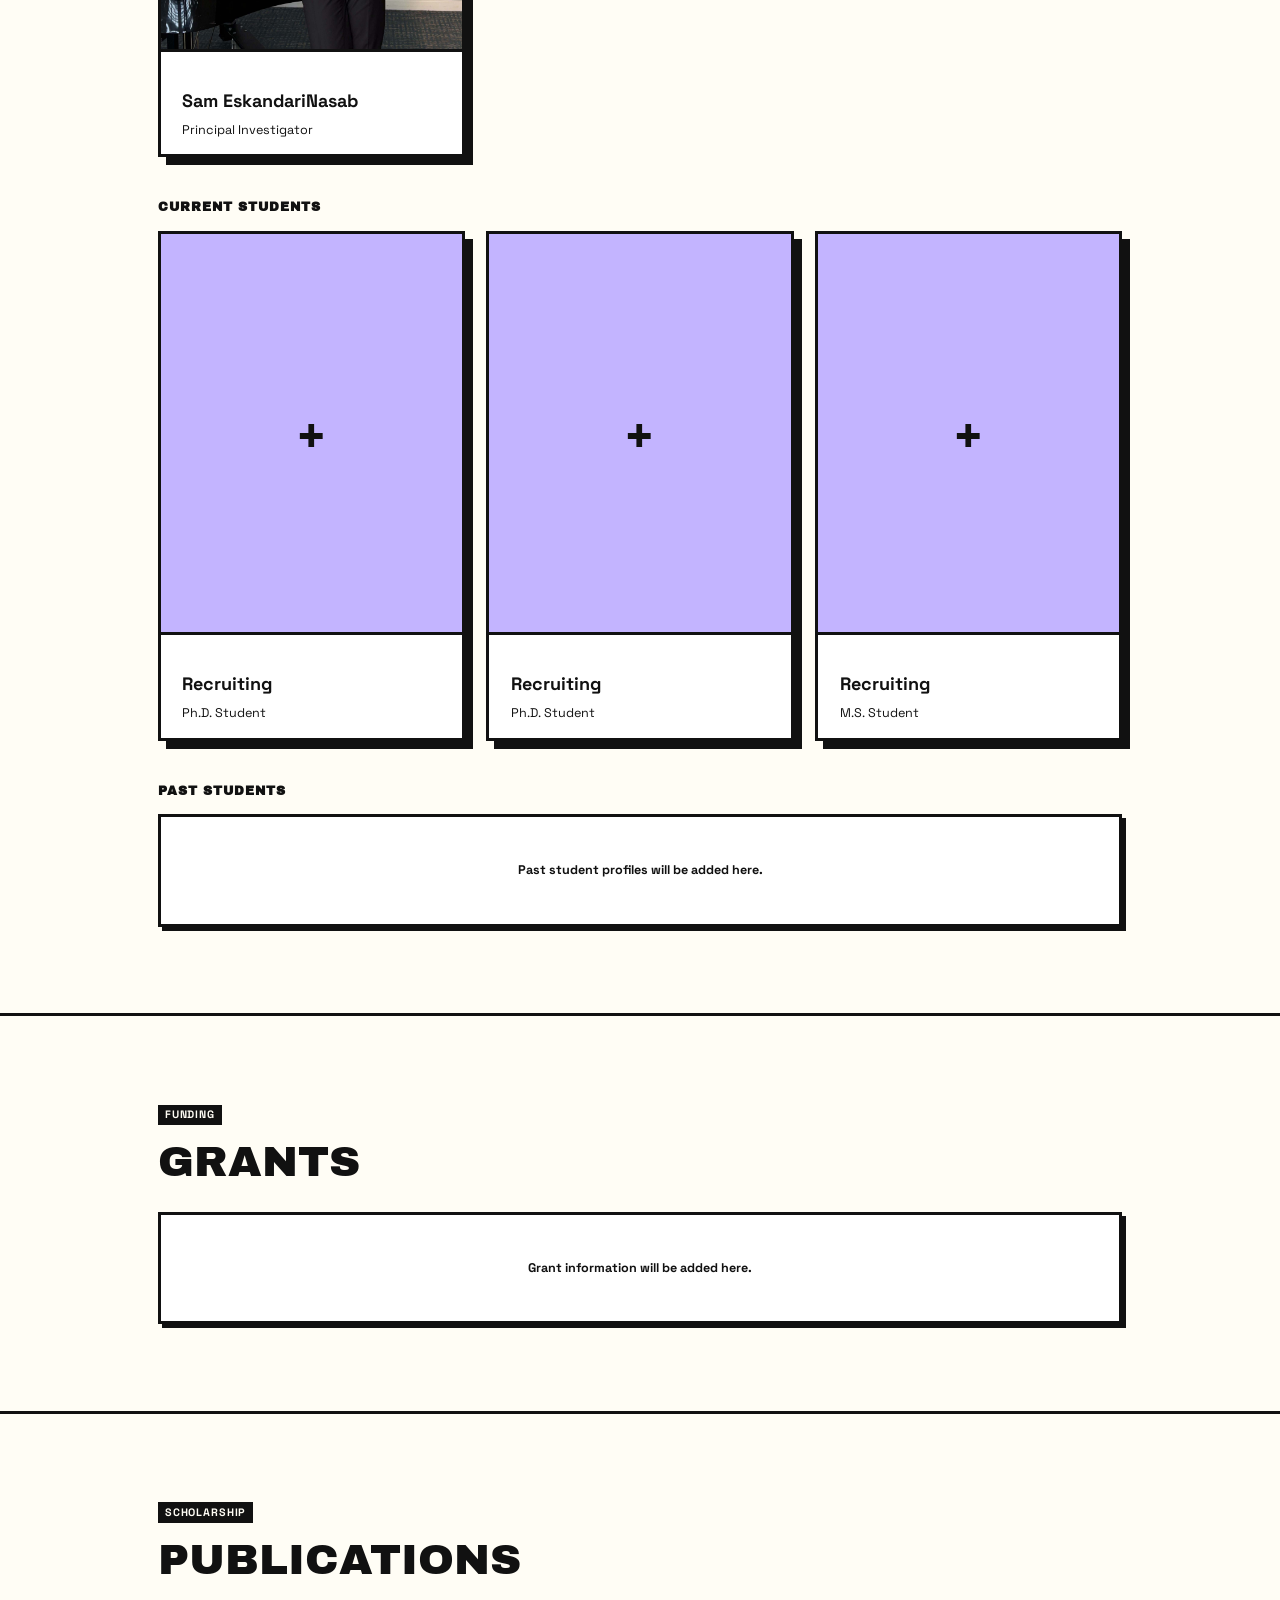
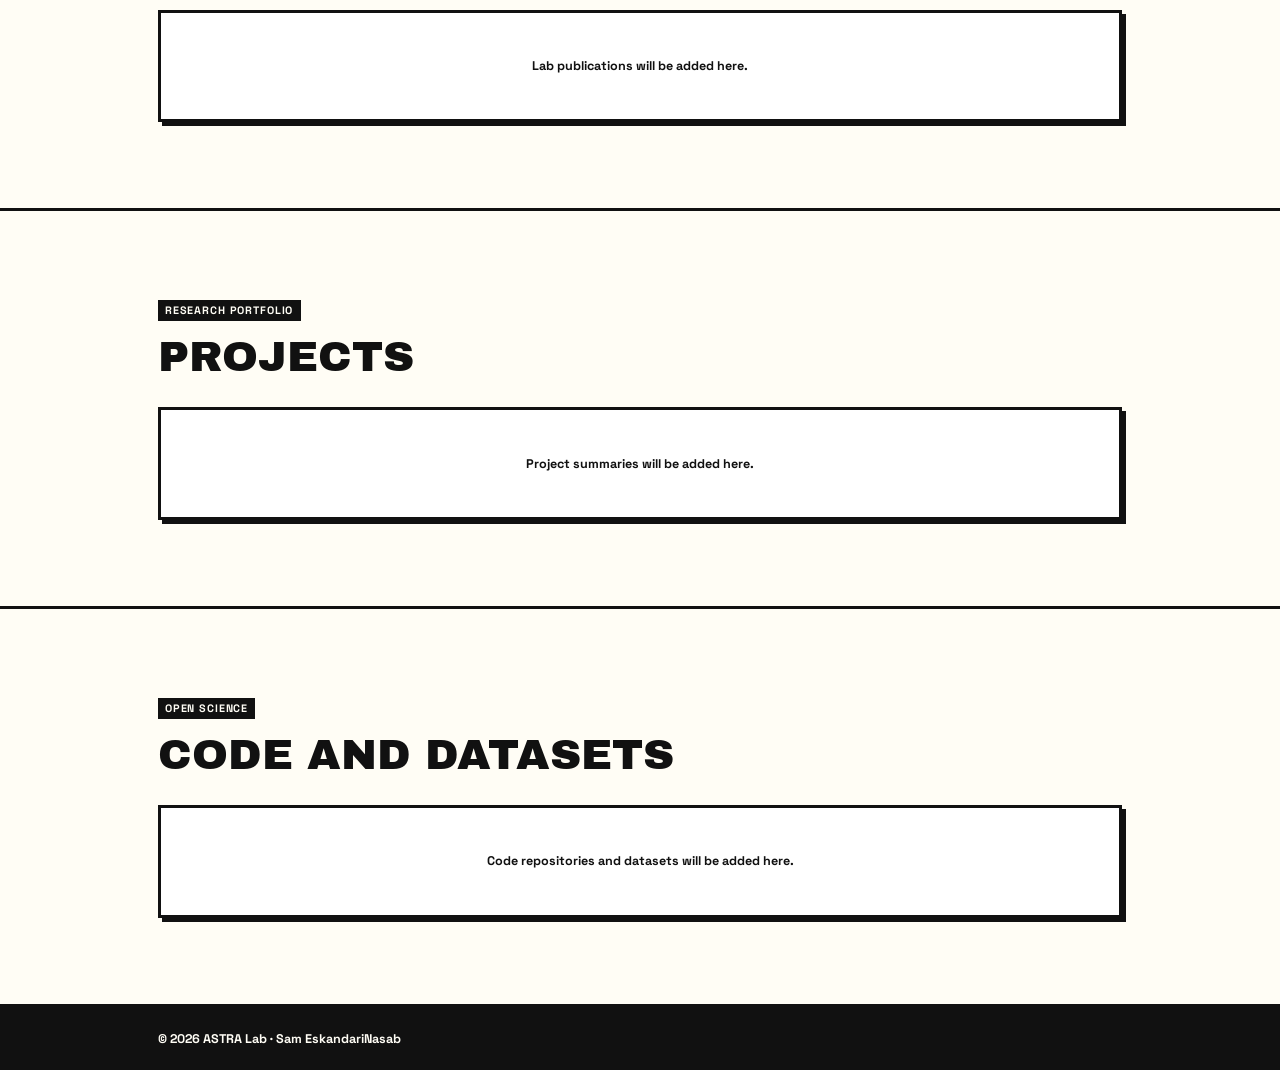
==== commit 75f90ef8: "Add files via upload" ====
--- a/astra-lab.html
+++ b/astra-lab.html
@@ -20,7 +20,7 @@
 <meta property="og:image" content="https://sameskandarinasab.com/assets/astra-lab-logo.png" />
 <meta property="og:url" content="https://sameskandarinasab.com/astra-lab" />
 <meta name="twitter:card" content="summary" />
-<link rel="stylesheet" href="styles.css?v=4" />
+<link rel="stylesheet" href="styles.css?v=5" />
 </head>
 <body>
 
--- a/styles.css
+++ b/styles.css
@@ -4,11 +4,13 @@
    appear in component rules, so nothing can drift off-scale.
 
    UNIT   Tokens are in rem, so the whole system scales as one unit.
-          The root size steps up on large screens, keeping every
-          proportion intact (values below are at the 16px base):
-            < 1440px   16px root   container 1120px
-            >= 1440px  18px root   container 1260px
-            >= 1800px  20px root   container 1400px
+          The root size is set per screen tier, keeping every
+          proportion intact (values below are at the 16px base).
+          Desktop tiers run at 0.9x so the site reads a little denser:
+            <= 960px     16px root     container (full width)
+            961-1439px   14.4px root   container 1008px
+            1440-1799px  16.2px root   container 1134px
+            >= 1800px    18px root     container 1260px
 
    TYPE   8 steps, 2 families. Headings are STEPPED, not fluid, so every
           rendered size is a token at every screen width:
@@ -92,9 +94,11 @@
   --portrait-ratio:1124 / 2142; /* the source photo's own shape */
 }
 
-/* Large screens: the root unit steps up and everything scales together. */
-@media (min-width:1440px){ html{ font-size:112.5%; } }
-@media (min-width:1800px){ html{ font-size:125%; } }
+/* Root unit per tier; everything in the system scales with it. Phones and
+   tablets keep 100% so body text stays at the 16px reading minimum. */
+@media (min-width:961px){  html{ font-size:90%; } }      /* 14.4px */
+@media (min-width:1440px){ html{ font-size:101.25%; } }  /* 16.2px */
+@media (min-width:1800px){ html{ font-size:112.5%; } }   /* 18px   */
 
 /* ---------- base ---------- */
 *,*::before,*::after{ box-sizing:border-box; }
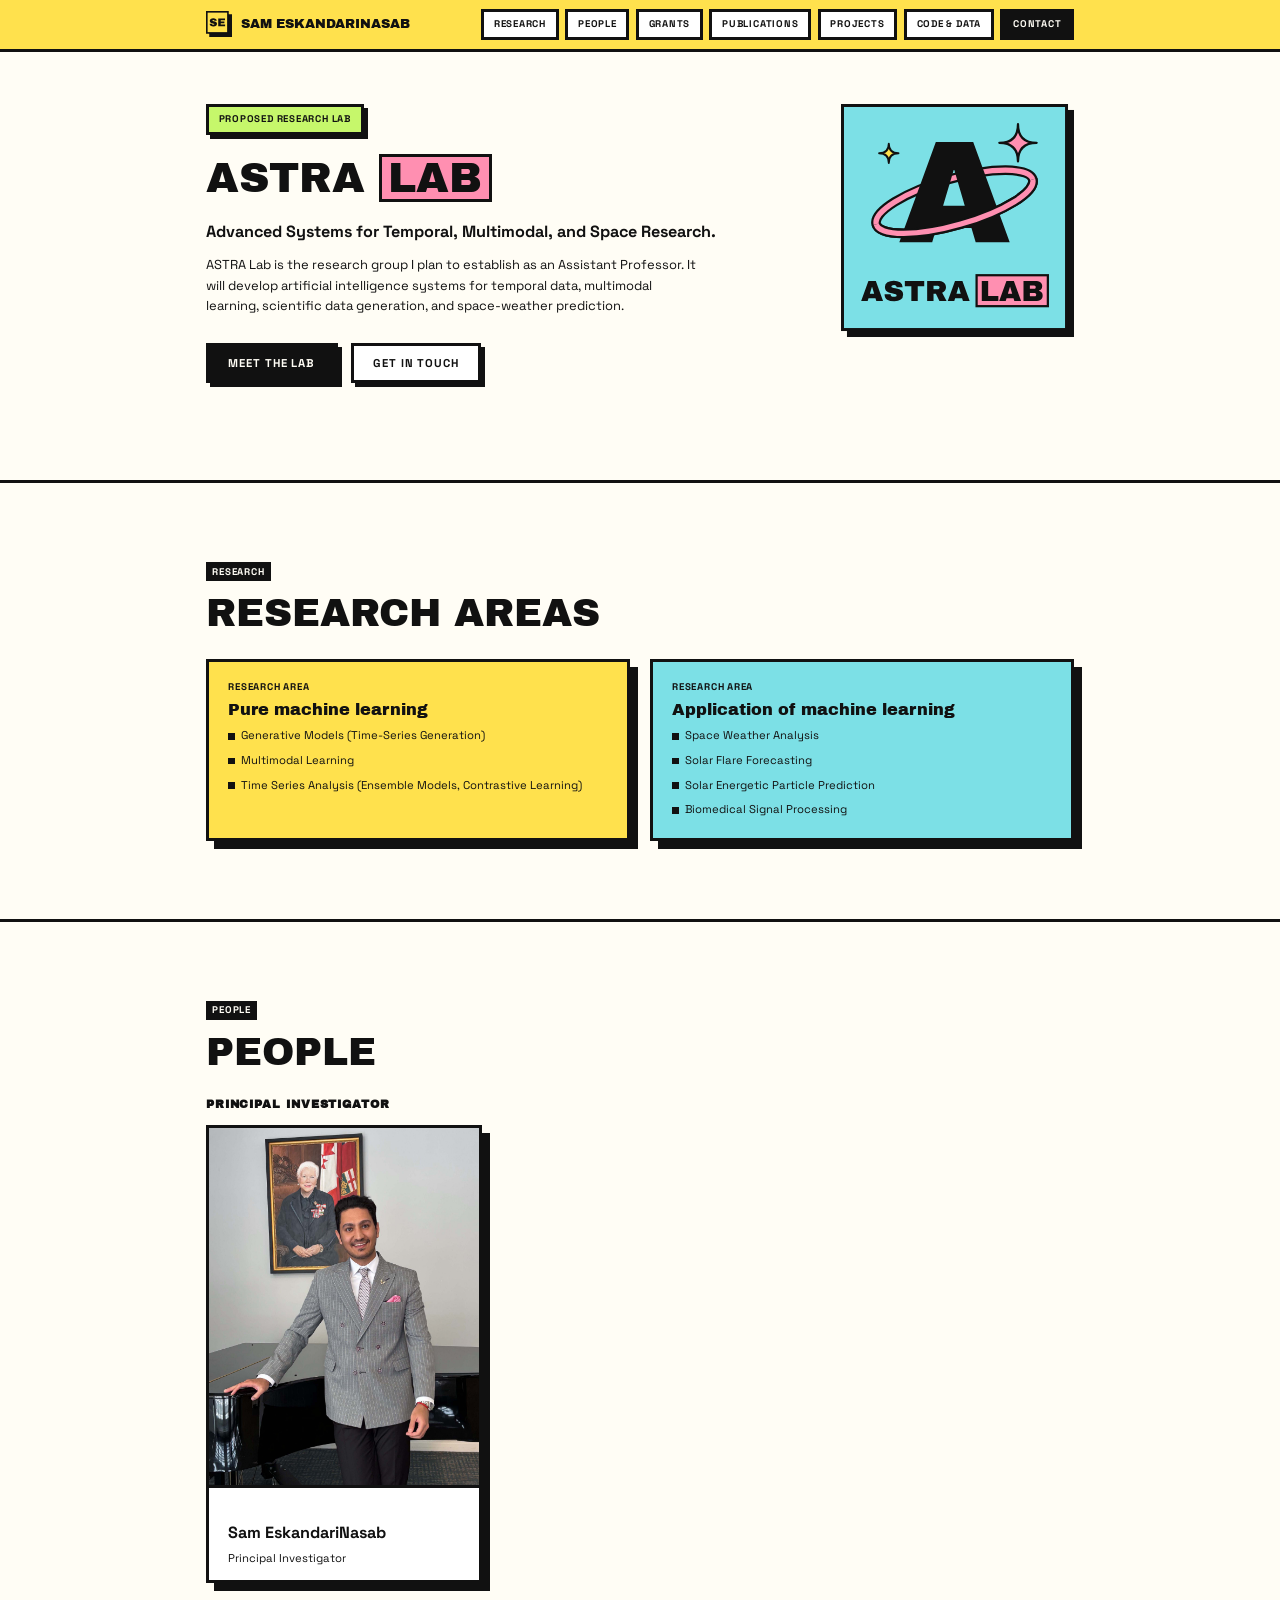
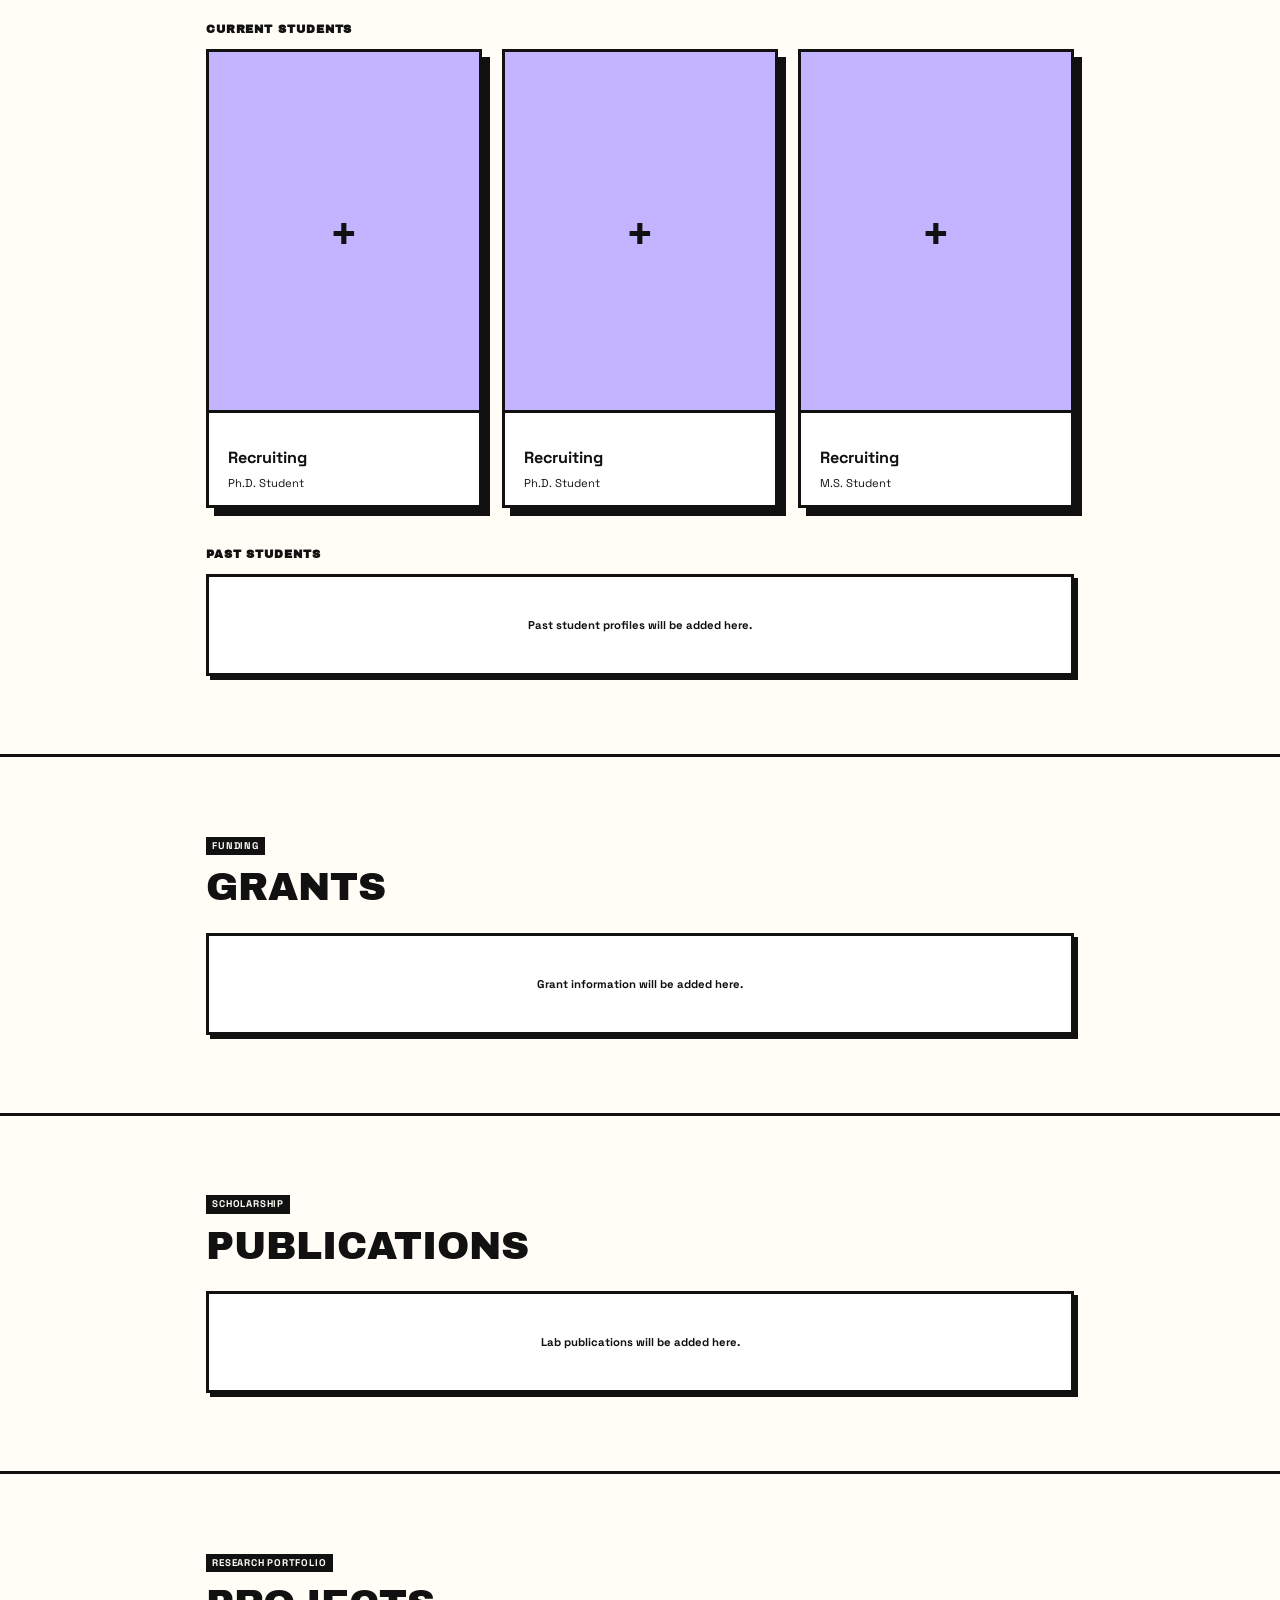
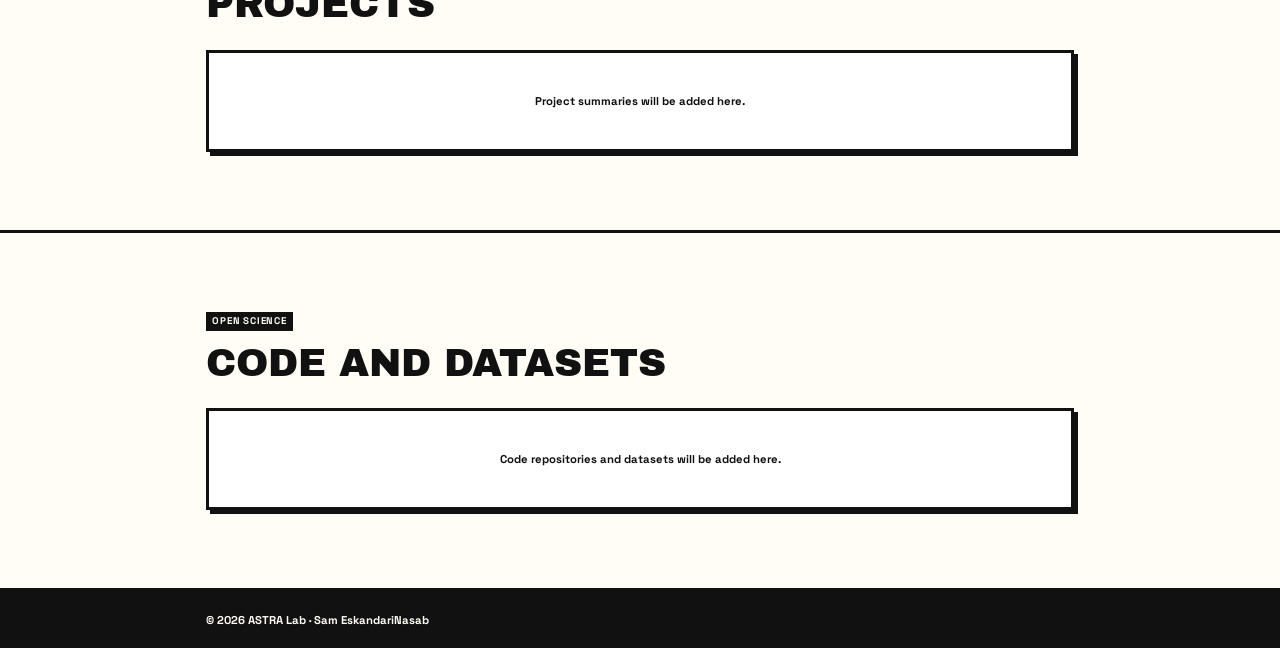
==== commit eddeb0bf: "Add files via upload" ====
--- a/astra-lab.html
+++ b/astra-lab.html
@@ -20,7 +20,7 @@
 <meta property="og:image" content="https://sameskandarinasab.com/assets/astra-lab-logo.png" />
 <meta property="og:url" content="https://sameskandarinasab.com/astra-lab" />
 <meta name="twitter:card" content="summary" />
-<link rel="stylesheet" href="styles.css?v=5" />
+<link rel="stylesheet" href="styles.css?v=6" />
 </head>
 <body>
 
--- a/styles.css
+++ b/styles.css
@@ -6,11 +6,11 @@
    UNIT   Tokens are in rem, so the whole system scales as one unit.
           The root size is set per screen tier, keeping every
           proportion intact (values below are at the 16px base).
-          Desktop tiers run at 0.9x so the site reads a little denser:
+          Desktop tiers run at 0.81x so the site reads denser:
             <= 960px     16px root     container (full width)
-            961-1439px   14.4px root   container 1008px
-            1440-1799px  16.2px root   container 1134px
-            >= 1800px    18px root     container 1260px
+            961-1439px   12.96px root  container 907px
+            1440-1799px  14.58px root  container 1021px
+            >= 1800px    16.2px root   container 1134px
 
    TYPE   8 steps, 2 families. Headings are STEPPED, not fluid, so every
           rendered size is a token at every screen width:
@@ -96,9 +96,9 @@
 
 /* Root unit per tier; everything in the system scales with it. Phones and
    tablets keep 100% so body text stays at the 16px reading minimum. */
-@media (min-width:961px){  html{ font-size:90%; } }      /* 14.4px */
-@media (min-width:1440px){ html{ font-size:101.25%; } }  /* 16.2px */
-@media (min-width:1800px){ html{ font-size:112.5%; } }   /* 18px   */
+@media (min-width:961px){  html{ font-size:81%; } }      /* 12.96px */
+@media (min-width:1440px){ html{ font-size:91.125%; } }  /* 14.58px */
+@media (min-width:1800px){ html{ font-size:101.25%; } }  /* 16.2px  */
 
 /* ---------- base ---------- */
 *,*::before,*::after{ box-sizing:border-box; }
